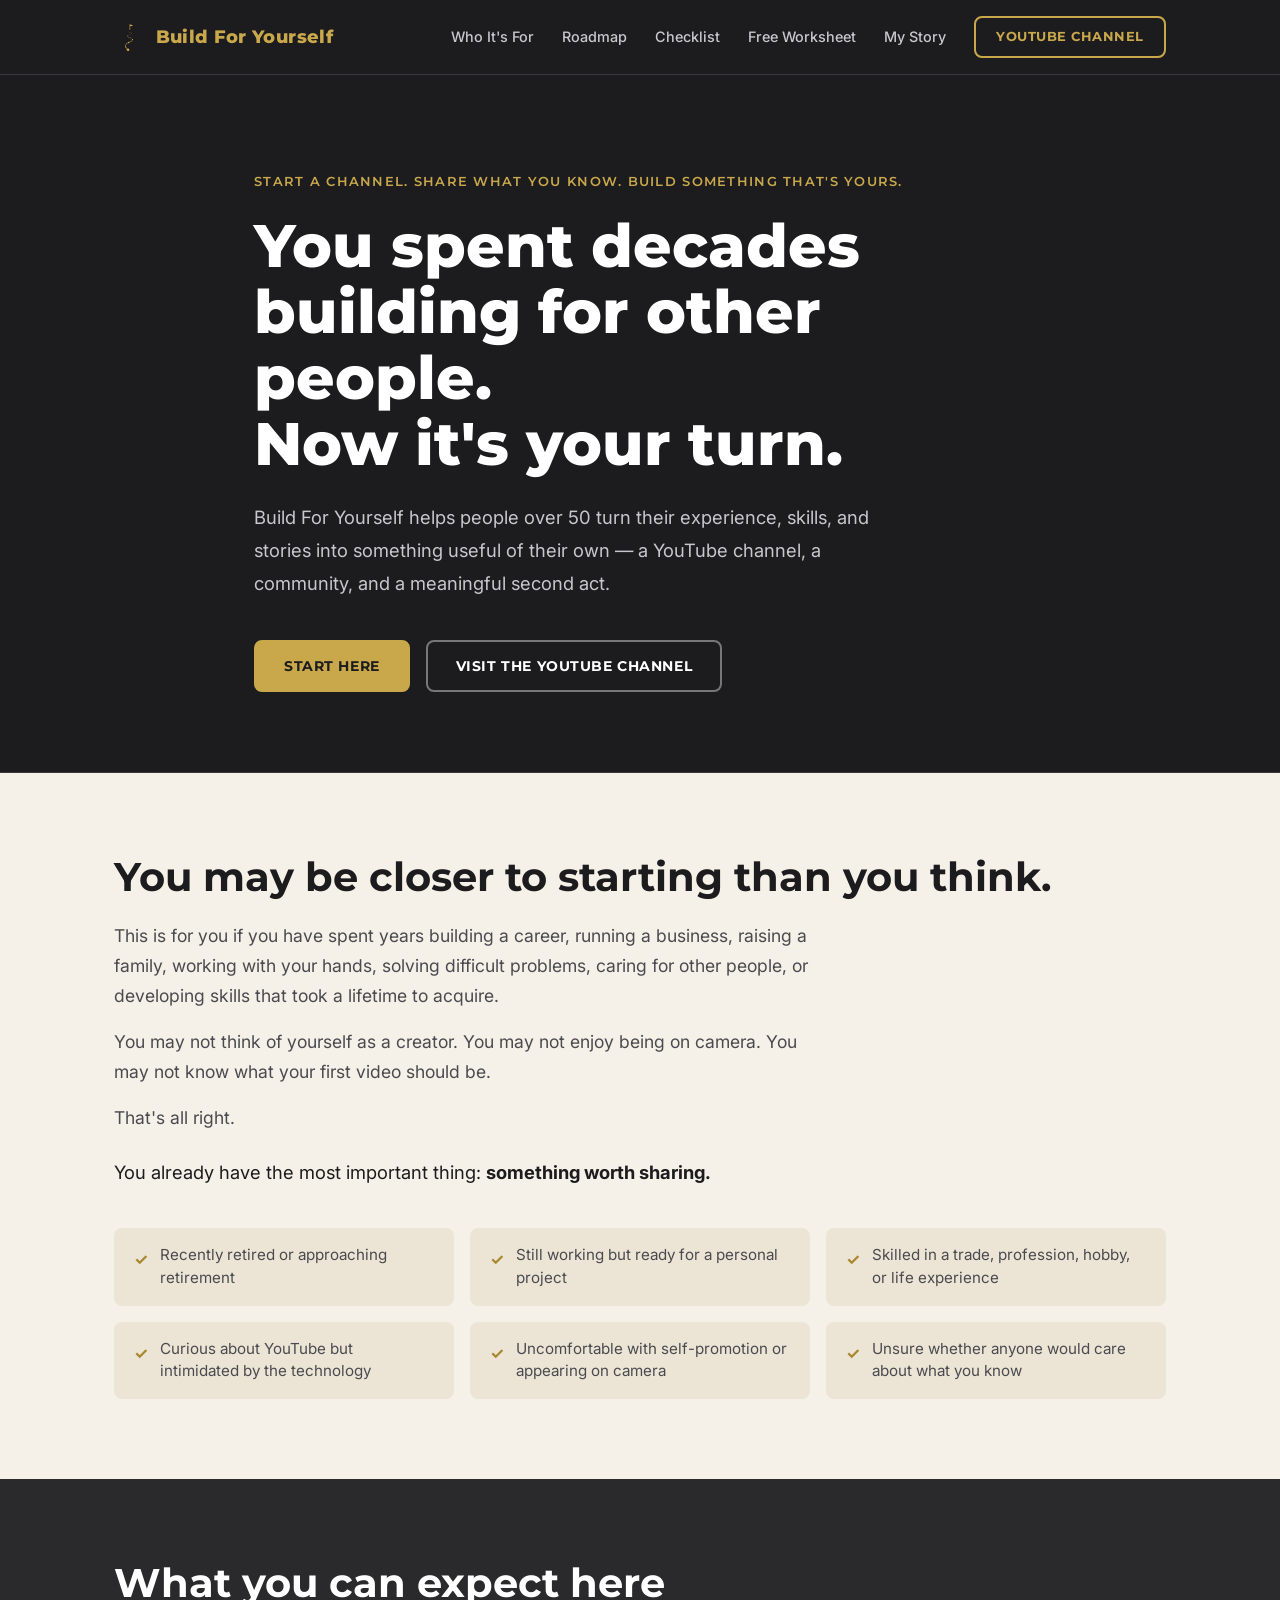
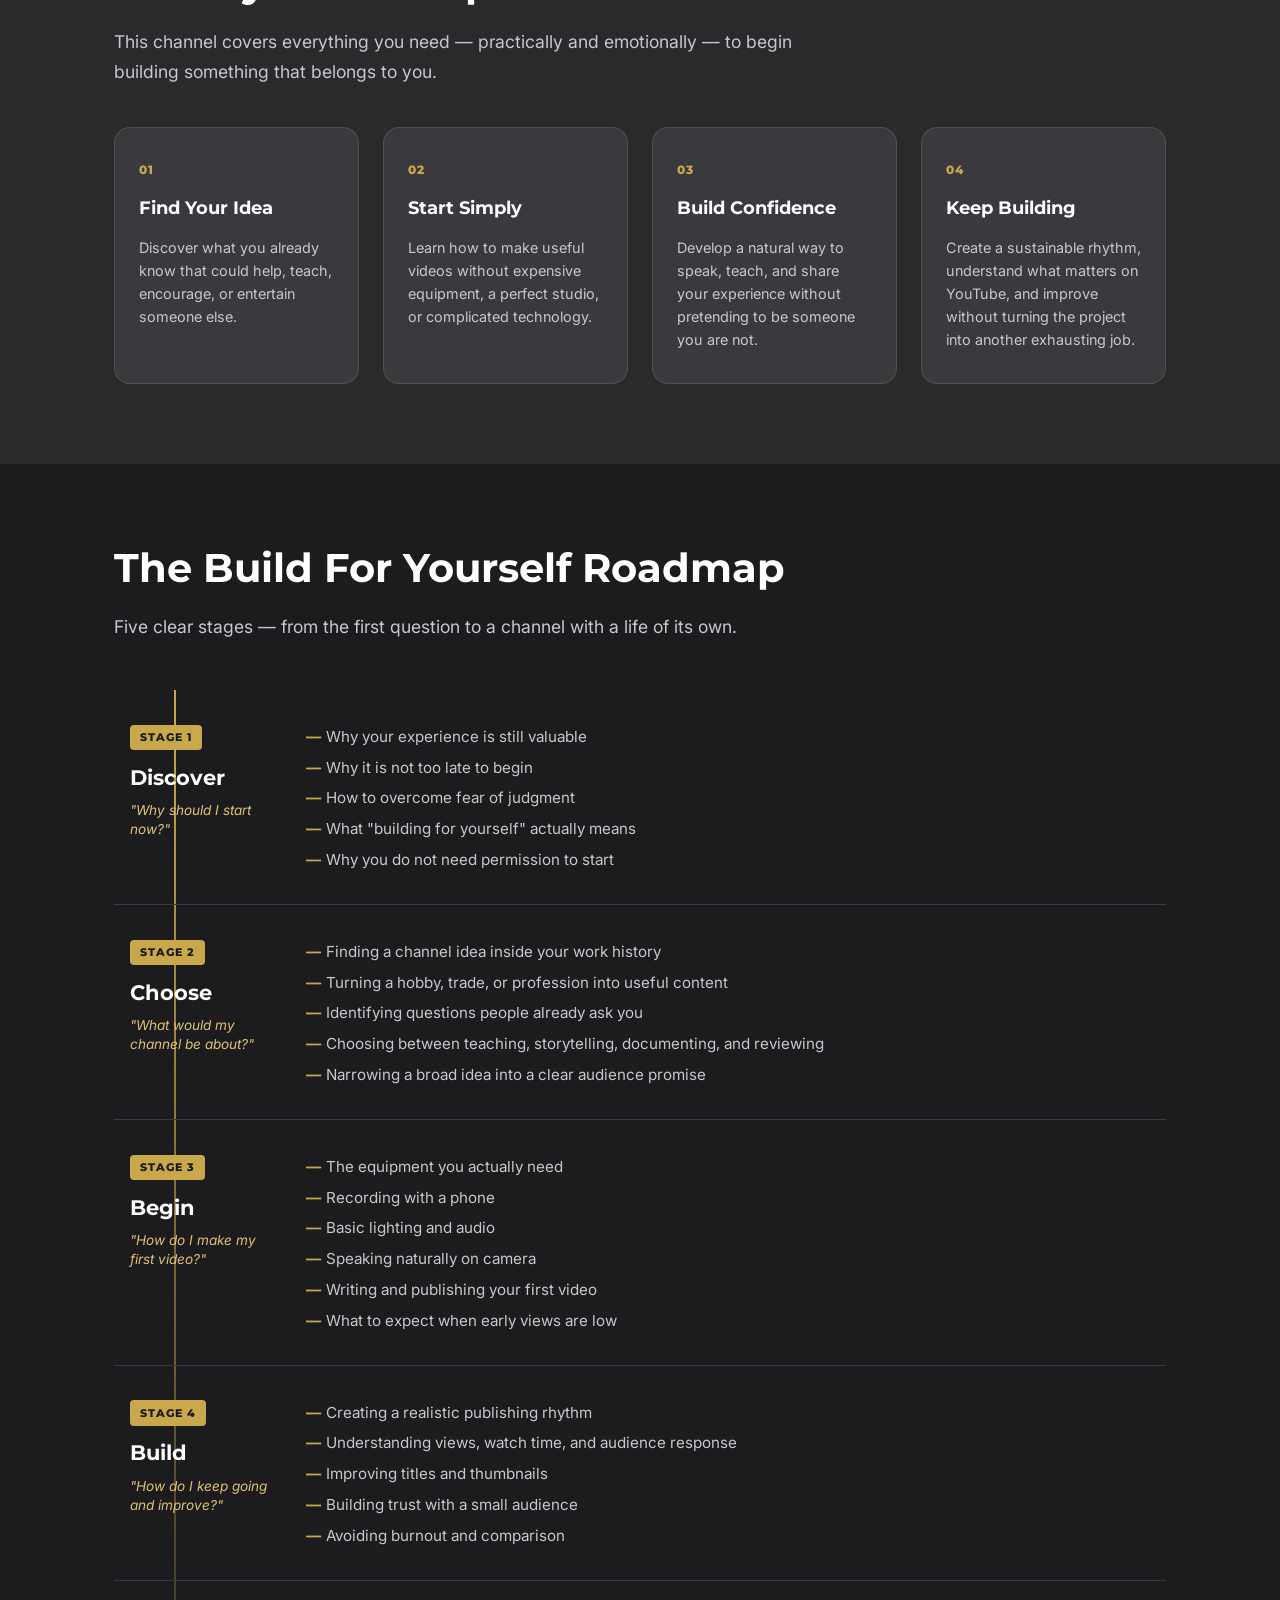
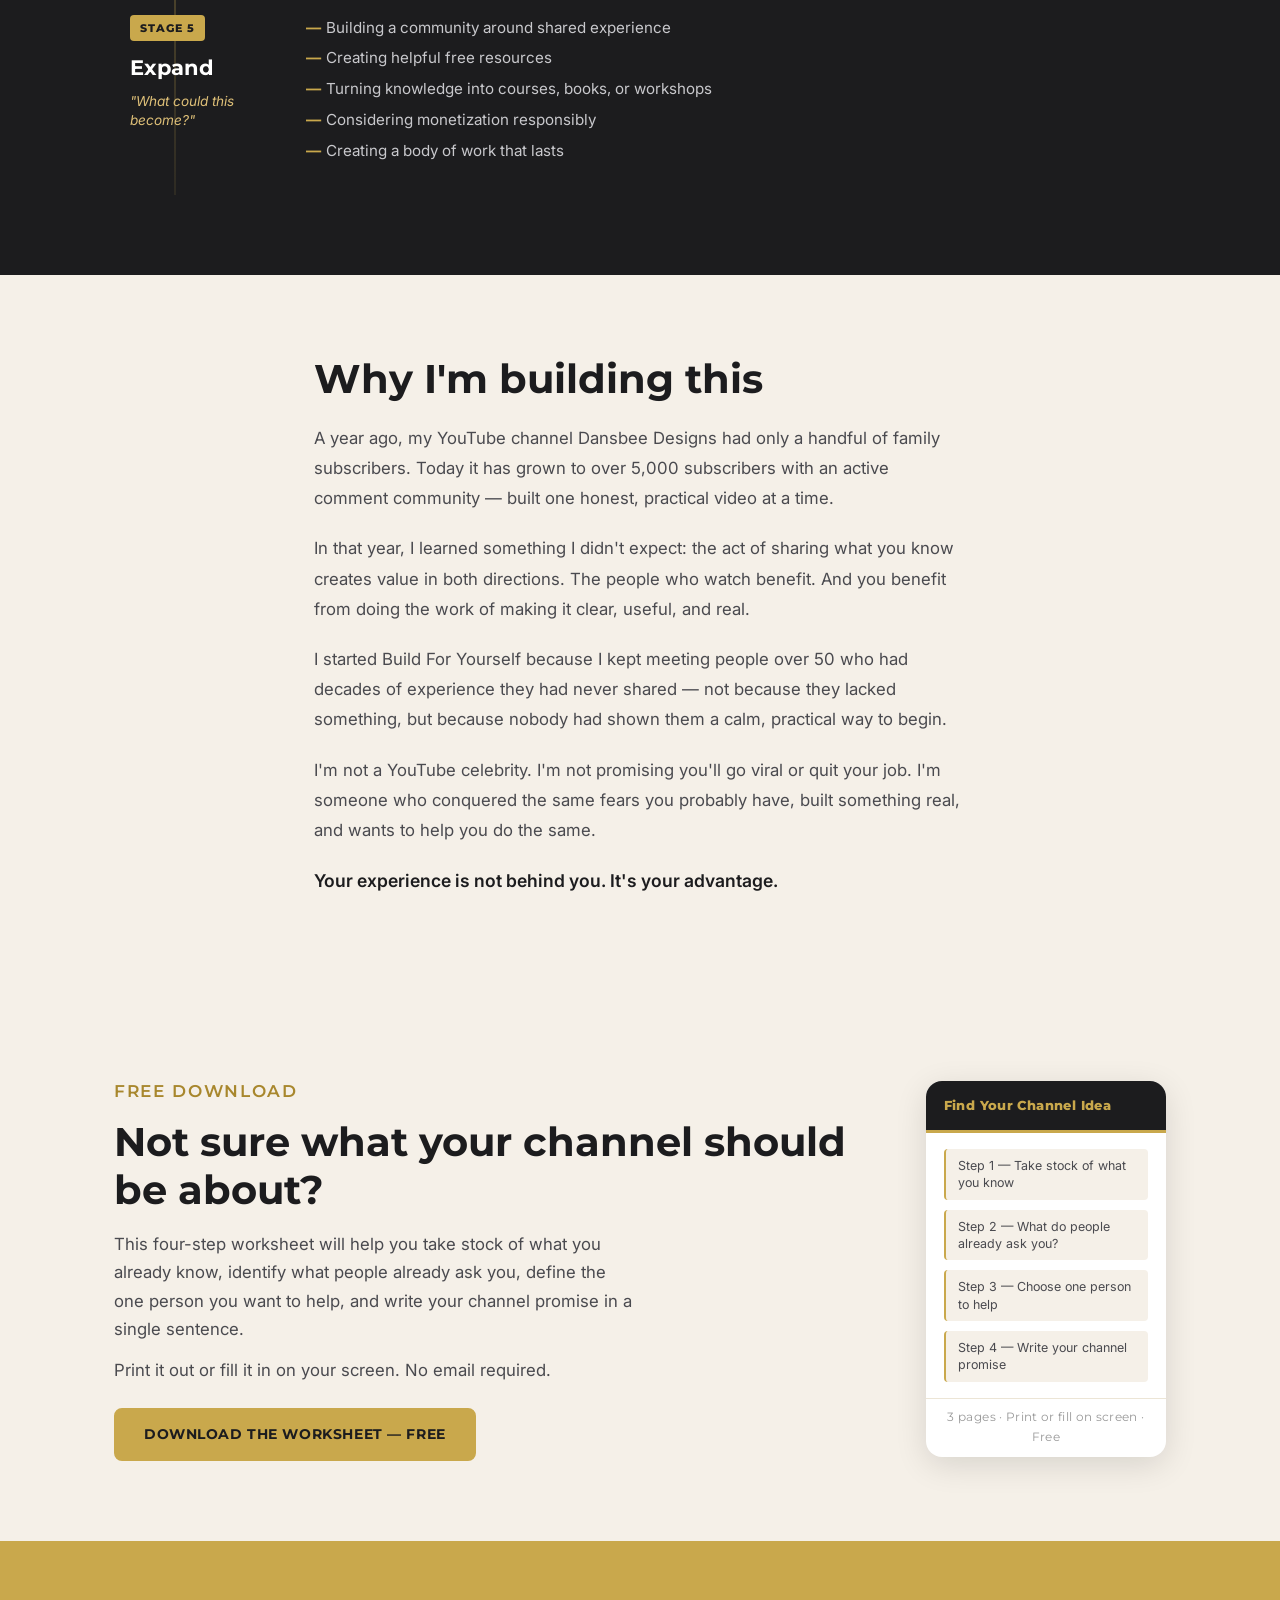
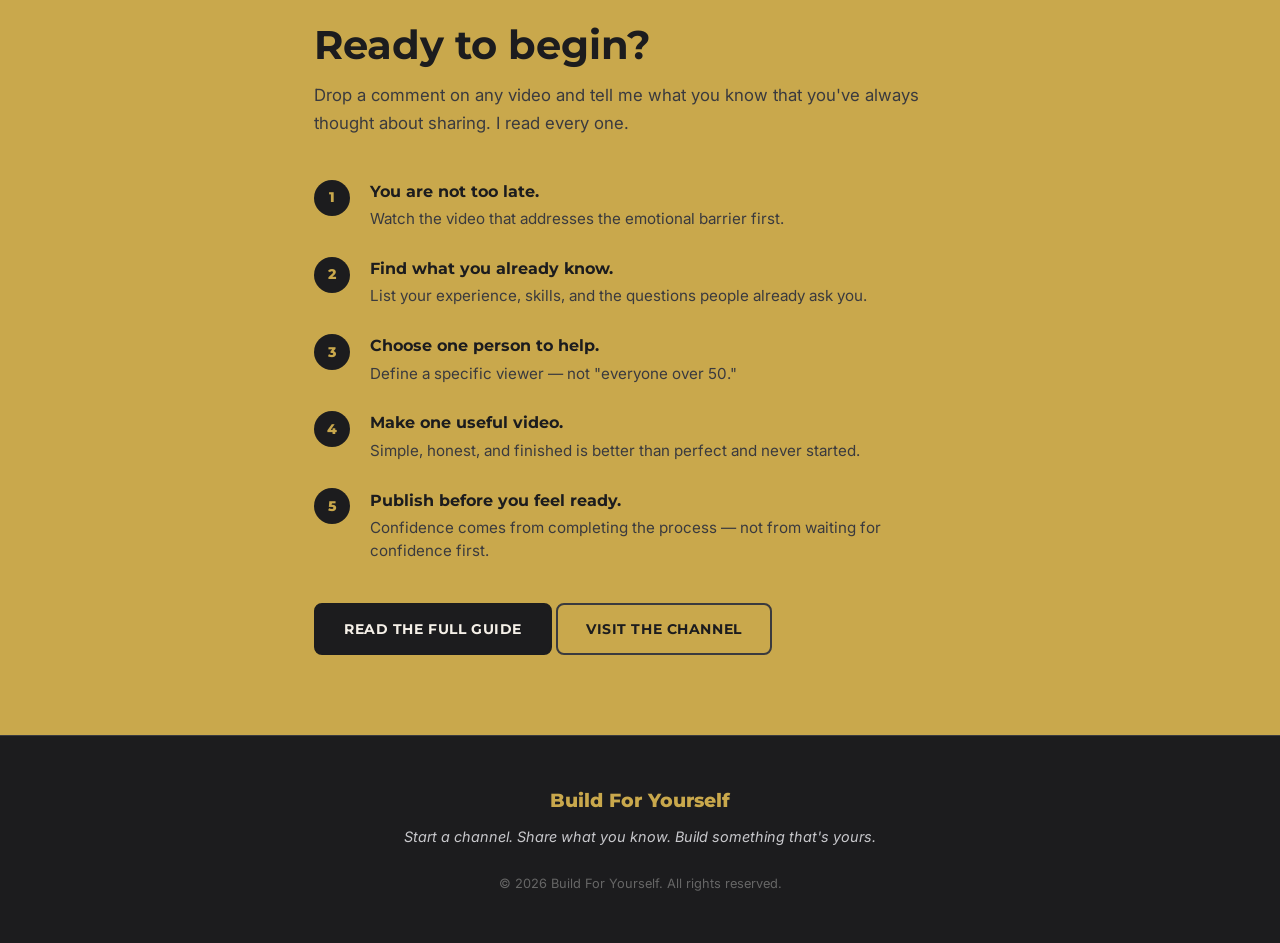
==== index.html @ 7f836fdf "added logos" ====
<!DOCTYPE html>
<html lang="en">
<head>
  <meta charset="UTF-8" />
  <meta name="viewport" content="width=device-width, initial-scale=1.0" />
  <title>Build For Yourself — Start a Channel. Share What You Know. Build Something That's Yours.</title>
  <meta name="description" content="Build For Yourself helps adults over 50 turn decades of experience into a useful YouTube channel. Calm, practical guidance — no hype, no gimmicks." />
  <link rel="preconnect" href="https://fonts.googleapis.com" />
  <link rel="preconnect" href="https://fonts.gstatic.com" crossorigin />
  <link href="https://fonts.googleapis.com/css2?family=Montserrat:wght@400;600;700;800&family=Inter:wght@400;500;600&display=swap" rel="stylesheet" />
  <link rel="stylesheet" href="style.css" />
  <link rel="icon" href="/favicon.svg" type="image/svg+xml" />
  <link rel="icon" href="/favicon.ico" sizes="any" />
  <link rel="apple-touch-icon" href="/apple-touch-icon.png" />
</head>
<body>

  <!-- ░░ NAV ░░ -->
  <header class="site-header">
    <nav class="nav container">
      <a href="/" class="nav-logo"><img src="/buildforyourselfnow-logo-only-web.svg" alt="Build For Yourself" class="nav-logo-img" /><span class="nav-logo-text">Build For Yourself</span></a>
      <ul class="nav-links">
        <li><a href="#who">Who It's For</a></li>
        <li><a href="#roadmap">Roadmap</a></li>
        <li><a href="/channel-checklist.html">Checklist</a></li>
        <li><a href="#worksheet">Free Worksheet</a></li>
        <li><a href="#about">My Story</a></li>
        <li><a href="https://youtube.com/@BuildForYourself" target="_blank" rel="noopener" class="btn btn-outline">YouTube Channel</a></li>
      </ul>
    </nav>
  </header>

  <!-- ░░ HERO ░░ -->
  <section class="hero">
    <div class="container hero-inner">
      <p class="eyebrow">Start a channel. Share what you know. Build something that's yours.</p>
      <h1>You spent decades building for other people.<br>Now it's your turn.</h1>
      <p class="hero-sub">Build For Yourself helps people over 50 turn their experience, skills, and stories into something useful of their own — a YouTube channel, a community, and a meaningful second act.</p>
      <div class="hero-ctas">
        <a href="/start-here.html" class="btn btn-primary">Start Here</a>
        <a href="https://youtube.com/@BuildForYourself" target="_blank" rel="noopener" class="btn btn-ghost">Visit the YouTube Channel</a>
      </div>
    </div>
  </section>

  <!-- ░░ WHO IT'S FOR ░░ -->
  <section class="section section-cream" id="who">
    <div class="container">
      <h2>You may be closer to starting than you think.</h2>
      <p class="section-intro">This is for you if you have spent years building a career, running a business, raising a family, working with your hands, solving difficult problems, caring for other people, or developing skills that took a lifetime to acquire.</p>
      <p class="section-intro">You may not think of yourself as a creator. You may not enjoy being on camera. You may not know what your first video should be.</p>
      <p class="section-intro">That's all right.</p>
      <p class="section-intro highlight-line">You already have the most important thing: <strong>something worth sharing.</strong></p>

      <div class="who-grid">
        <div class="who-card">
          <span class="who-icon">✓</span>
          <p>Recently retired or approaching retirement</p>
        </div>
        <div class="who-card">
          <span class="who-icon">✓</span>
          <p>Still working but ready for a personal project</p>
        </div>
        <div class="who-card">
          <span class="who-icon">✓</span>
          <p>Skilled in a trade, profession, hobby, or life experience</p>
        </div>
        <div class="who-card">
          <span class="who-icon">✓</span>
          <p>Curious about YouTube but intimidated by the technology</p>
        </div>
        <div class="who-card">
          <span class="who-icon">✓</span>
          <p>Uncomfortable with self-promotion or appearing on camera</p>
        </div>
        <div class="who-card">
          <span class="who-icon">✓</span>
          <p>Unsure whether anyone would care about what you know</p>
        </div>
      </div>
    </div>
  </section>

  <!-- ░░ WHAT TO EXPECT ░░ -->
  <section class="section section-dark" id="expect">
    <div class="container">
      <h2>What you can expect here</h2>
      <p class="section-intro light">This channel covers everything you need — practically and emotionally — to begin building something that belongs to you.</p>
      <div class="pillars-grid">
        <div class="pillar-card">
          <div class="pillar-number">01</div>
          <h3>Find Your Idea</h3>
          <p>Discover what you already know that could help, teach, encourage, or entertain someone else.</p>
        </div>
        <div class="pillar-card">
          <div class="pillar-number">02</div>
          <h3>Start Simply</h3>
          <p>Learn how to make useful videos without expensive equipment, a perfect studio, or complicated technology.</p>
        </div>
        <div class="pillar-card">
          <div class="pillar-number">03</div>
          <h3>Build Confidence</h3>
          <p>Develop a natural way to speak, teach, and share your experience without pretending to be someone you are not.</p>
        </div>
        <div class="pillar-card">
          <div class="pillar-number">04</div>
          <h3>Keep Building</h3>
          <p>Create a sustainable rhythm, understand what matters on YouTube, and improve without turning the project into another exhausting job.</p>
        </div>
      </div>
    </div>
  </section>

  <!-- ░░ ROADMAP ░░ -->
  <section class="section section-charcoal" id="roadmap">
    <div class="container">
      <h2>The Build For Yourself Roadmap</h2>
      <p class="section-intro light">Five clear stages — from the first question to a channel with a life of its own.</p>

      <div class="roadmap">

        <div class="roadmap-item">
          <div class="roadmap-stage">
            <div class="stage-badge">Stage 1</div>
            <h3>Discover</h3>
            <p class="stage-question">"Why should I start now?"</p>
          </div>
          <div class="roadmap-content">
            <ul>
              <li>Why your experience is still valuable</li>
              <li>Why it is not too late to begin</li>
              <li>How to overcome fear of judgment</li>
              <li>What "building for yourself" actually means</li>
              <li>Why you do not need permission to start</li>
            </ul>
          </div>
        </div>

        <div class="roadmap-item">
          <div class="roadmap-stage">
            <div class="stage-badge">Stage 2</div>
            <h3>Choose</h3>
            <p class="stage-question">"What would my channel be about?"</p>
          </div>
          <div class="roadmap-content">
            <ul>
              <li>Finding a channel idea inside your work history</li>
              <li>Turning a hobby, trade, or profession into useful content</li>
              <li>Identifying questions people already ask you</li>
              <li>Choosing between teaching, storytelling, documenting, and reviewing</li>
              <li>Narrowing a broad idea into a clear audience promise</li>
            </ul>
          </div>
        </div>

        <div class="roadmap-item">
          <div class="roadmap-stage">
            <div class="stage-badge">Stage 3</div>
            <h3>Begin</h3>
            <p class="stage-question">"How do I make my first video?"</p>
          </div>
          <div class="roadmap-content">
            <ul>
              <li>The equipment you actually need</li>
              <li>Recording with a phone</li>
              <li>Basic lighting and audio</li>
              <li>Speaking naturally on camera</li>
              <li>Writing and publishing your first video</li>
              <li>What to expect when early views are low</li>
            </ul>
          </div>
        </div>

        <div class="roadmap-item">
          <div class="roadmap-stage">
            <div class="stage-badge">Stage 4</div>
            <h3>Build</h3>
            <p class="stage-question">"How do I keep going and improve?"</p>
          </div>
          <div class="roadmap-content">
            <ul>
              <li>Creating a realistic publishing rhythm</li>
              <li>Understanding views, watch time, and audience response</li>
              <li>Improving titles and thumbnails</li>
              <li>Building trust with a small audience</li>
              <li>Avoiding burnout and comparison</li>
            </ul>
          </div>
        </div>

        <div class="roadmap-item">
          <div class="roadmap-stage">
            <div class="stage-badge">Stage 5</div>
            <h3>Expand</h3>
            <p class="stage-question">"What could this become?"</p>
          </div>
          <div class="roadmap-content">
            <ul>
              <li>Building a community around shared experience</li>
              <li>Creating helpful free resources</li>
              <li>Turning knowledge into courses, books, or workshops</li>
              <li>Considering monetization responsibly</li>
              <li>Creating a body of work that lasts</li>
            </ul>
          </div>
        </div>

      </div>
    </div>
  </section>

  <!-- ░░ ABOUT ░░ -->
  <section class="section section-cream" id="about">
    <div class="container about-inner">
      <div class="about-text">
        <h2>Why I'm building this</h2>
        <p>A year ago, my YouTube channel Dansbee Designs had only a handful of family subscribers. Today it has grown to over 5,000 subscribers with an active comment community — built one honest, practical video at a time.</p>
        <p>In that year, I learned something I didn't expect: the act of sharing what you know creates value in both directions. The people who watch benefit. And you benefit from doing the work of making it clear, useful, and real.</p>
        <p>I started Build For Yourself because I kept meeting people over 50 who had decades of experience they had never shared — not because they lacked something, but because nobody had shown them a calm, practical way to begin.</p>
        <p>I'm not a YouTube celebrity. I'm not promising you'll go viral or quit your job. I'm someone who conquered the same fears you probably have, built something real, and wants to help you do the same.</p>
        <p>Your experience is not behind you. It's your advantage.</p>
      </div>
    </div>
  </section>

  <!-- ░░ FREE WORKSHEET ░░ -->
  <section class="section section-cream" id="worksheet">
    <div class="container worksheet-inner">
      <div class="worksheet-text">
        <p class="eyebrow" style="color: var(--gold-dark);">Free Download</p>
        <h2>Not sure what your channel should be about?</h2>
        <p>This four-step worksheet will help you take stock of what you already know, identify what people already ask you, define the one person you want to help, and write your channel promise in a single sentence.</p>
        <p>Print it out or fill it in on your screen. No email required.</p>
        <a href="/find-your-channel-idea.pdf" download class="btn btn-primary" style="margin-top: 0.75rem;">
          Download the Worksheet — Free
        </a>
      </div>
      <div class="worksheet-preview">
        <div class="worksheet-card">
          <div class="worksheet-card-header">Find Your Channel Idea</div>
          <div class="worksheet-card-body">
            <div class="ws-step">Step 1 — Take stock of what you know</div>
            <div class="ws-step">Step 2 — What do people already ask you?</div>
            <div class="ws-step">Step 3 — Choose one person to help</div>
            <div class="ws-step">Step 4 — Write your channel promise</div>
          </div>
          <div class="worksheet-card-footer">3 pages · Print or fill on screen · Free</div>
        </div>
      </div>
    </div>
  </section>

  <!-- ░░ START HERE ░░ -->
  <section class="section section-gold" id="start-here">
    <div class="container start-inner">
      <h2>Ready to begin?</h2>
      <p>Drop a comment on any video and tell me what you know that you've always thought about sharing. I read every one.</p>
      <div class="start-steps">
        <div class="start-step">
          <div class="step-num">1</div>
          <div>
            <strong>You are not too late.</strong>
            <p>Watch the video that addresses the emotional barrier first.</p>
          </div>
        </div>
        <div class="start-step">
          <div class="step-num">2</div>
          <div>
            <strong>Find what you already know.</strong>
            <p>List your experience, skills, and the questions people already ask you.</p>
          </div>
        </div>
        <div class="start-step">
          <div class="step-num">3</div>
          <div>
            <strong>Choose one person to help.</strong>
            <p>Define a specific viewer — not "everyone over 50."</p>
          </div>
        </div>
        <div class="start-step">
          <div class="step-num">4</div>
          <div>
            <strong>Make one useful video.</strong>
            <p>Simple, honest, and finished is better than perfect and never started.</p>
          </div>
        </div>
        <div class="start-step">
          <div class="step-num">5</div>
          <div>
            <strong>Publish before you feel ready.</strong>
            <p>Confidence comes from completing the process — not from waiting for confidence first.</p>
          </div>
        </div>
      </div>
      <div class="start-ctas">
        <a href="/start-here.html" class="btn btn-dark">Read the Full Guide</a>
        <a href="https://youtube.com/@BuildForYourself" target="_blank" rel="noopener" class="btn btn-ghost" style="border-color: var(--charcoal-80); color: var(--charcoal);">Visit the Channel</a>
      </div>
    </div>
  </section>

  <!-- ░░ FOOTER ░░ -->
  <footer class="site-footer">
    <div class="container footer-inner">
      <p class="footer-logo">Build For Yourself</p>
      <p class="footer-tagline">Start a channel. Share what you know. Build something that's yours.</p>
      <p class="footer-copy">&copy; <span id="year"></span> Build For Yourself. All rights reserved.</p>
    </div>
  </footer>

  <script>
    // Auto year
    document.getElementById('year').textContent = new Date().getFullYear();

    // Smooth scroll for anchor links
    document.querySelectorAll('a[href^="#"]').forEach(a => {
      a.addEventListener('click', e => {
        const target = document.querySelector(a.getAttribute('href'));
        if (target) {
          e.preventDefault();
          target.scrollIntoView({ behavior: 'smooth', block: 'start' });
        }
      });
    });

    // Sticky nav shadow on scroll
    const header = document.querySelector('.site-header');
    window.addEventListener('scroll', () => {
      header.classList.toggle('scrolled', window.scrollY > 10);
    });
  </script>

</body>
</html>
---- style.css ----
/* ============================================================
   BUILD FOR YOURSELF — Main Stylesheet
   Colors: Charcoal #1C1C1E | Gold #C9A84C | Cream #F5F0E8
   Fonts: Montserrat (headings) | Inter (body)
   ============================================================ */

/* ---------- RESET & BASE ---------- */
*, *::before, *::after {
  box-sizing: border-box;
  margin: 0;
  padding: 0;
}

:root {
  --charcoal:    #1C1C1E;
  --charcoal-90: #2a2a2d;
  --charcoal-80: #3a3a3e;
  --gold:        #C9A84C;
  --gold-light:  #dfc078;
  --gold-dark:   #a8872d;
  --cream:       #F5F0E8;
  --cream-dark:  #ece5d6;
  --white:       #ffffff;
  --text-dark:   #1C1C1E;
  --text-mid:    #4a4a4f;
  --text-light:  #c8c8cc;

  --font-head: 'Montserrat', sans-serif;
  --font-body: 'Inter', sans-serif;

  --max-w: 1100px;
  --radius: 8px;
  --radius-lg: 16px;
  --transition: 0.2s ease;
}

html {
  scroll-behavior: smooth;
}

body {
  font-family: var(--font-body);
  font-size: 1rem;
  line-height: 1.7;
  color: var(--text-dark);
  background: var(--charcoal);
}

img { max-width: 100%; display: block; }

a {
  color: inherit;
  text-decoration: none;
}

ul {
  list-style: none;
}

/* ---------- UTILITIES ---------- */
.container {
  max-width: var(--max-w);
  margin: 0 auto;
  padding: 0 1.5rem;
}

.section {
  padding: 5rem 0;
}

.section-dark    { background: var(--charcoal-90); color: var(--white); }
.section-charcoal{ background: var(--charcoal);    color: var(--white); }
.section-cream   { background: var(--cream);        color: var(--text-dark); }
.section-gold    { background: var(--gold);          color: var(--charcoal); }

h2 {
  font-family: var(--font-head);
  font-size: clamp(1.75rem, 4vw, 2.5rem);
  font-weight: 700;
  line-height: 1.2;
  margin-bottom: 1.25rem;
}

h3 {
  font-family: var(--font-head);
  font-size: 1.15rem;
  font-weight: 700;
  margin-bottom: 0.5rem;
}

.section-intro {
  font-size: 1.1rem;
  max-width: 700px;
  margin-bottom: 1rem;
  color: var(--text-mid);
}

.section-intro.light {
  color: var(--text-light);
}

.highlight-line {
  color: var(--text-dark);
  font-size: 1.15rem;
  margin-top: 1.5rem;
}

/* ---------- BUTTONS ---------- */
.btn {
  display: inline-block;
  font-family: var(--font-head);
  font-size: 0.9rem;
  font-weight: 700;
  letter-spacing: 0.04em;
  padding: 0.75rem 1.75rem;
  border-radius: var(--radius);
  transition: background var(--transition), color var(--transition), border-color var(--transition);
  cursor: pointer;
  text-transform: uppercase;
}

.btn-primary {
  background: var(--gold);
  color: var(--charcoal);
  border: 2px solid var(--gold);
}
.btn-primary:hover {
  background: var(--gold-light);
  border-color: var(--gold-light);
}

.btn-ghost {
  background: transparent;
  color: var(--white);
  border: 2px solid rgba(255,255,255,0.4);
}
.btn-ghost:hover {
  border-color: var(--white);
}

.btn-outline {
  background: transparent;
  color: var(--gold);
  border: 2px solid var(--gold);
  font-size: 0.8rem;
  padding: 0.5rem 1.25rem;
}
.btn-outline:hover {
  background: var(--gold);
  color: var(--charcoal);
}

.btn-dark {
  background: var(--charcoal);
  color: var(--cream);
  border: 2px solid var(--charcoal);
}
.btn-dark:hover {
  background: var(--charcoal-80);
  border-color: var(--charcoal-80);
}

/* ---------- NAV ---------- */
.site-header {
  position: sticky;
  top: 0;
  z-index: 100;
  background: var(--charcoal);
  border-bottom: 1px solid var(--charcoal-80);
  transition: box-shadow var(--transition);
}

.site-header.scrolled {
  box-shadow: 0 2px 20px rgba(0,0,0,0.4);
}

.nav {
  display: flex;
  align-items: center;
  justify-content: space-between;
  padding-top: 1rem;
  padding-bottom: 1rem;
  gap: 1rem;
}

.nav-logo {
  display: flex;
  align-items: center;
  gap: 0.6rem;
  white-space: nowrap;
  text-decoration: none;
}

.nav-logo-img {
  height: 32px;
  width: 32px;
  object-fit: contain;
  flex-shrink: 0;
}

.nav-logo-text {
  font-family: var(--font-head);
  font-weight: 800;
  font-size: 1.1rem;
  color: var(--gold);
  letter-spacing: 0.02em;
}

.nav-links {
  display: flex;
  align-items: center;
  gap: 1.75rem;
  flex-wrap: wrap;
}

.nav-links a:not(.btn) {
  color: var(--text-light);
  font-size: 0.9rem;
  font-weight: 500;
  transition: color var(--transition);
}

.nav-links a:not(.btn):hover {
  color: var(--gold);
}

/* ---------- HERO ---------- */
.hero {
  background: var(--charcoal);
  padding: 6rem 0 5rem;
  border-bottom: 1px solid var(--charcoal-80);
}

.hero-inner {
  max-width: 820px;
}

.eyebrow {
  font-family: var(--font-head);
  font-size: 0.8rem;
  font-weight: 600;
  letter-spacing: 0.1em;
  text-transform: uppercase;
  color: var(--gold);
  margin-bottom: 1.25rem;
}

.hero h1 {
  font-family: var(--font-head);
  font-size: clamp(2.25rem, 5.5vw, 3.75rem);
  font-weight: 800;
  line-height: 1.1;
  color: var(--white);
  margin-bottom: 1.5rem;
}

.hero-sub {
  font-size: 1.15rem;
  color: var(--text-light);
  max-width: 640px;
  margin-bottom: 2.5rem;
  line-height: 1.8;
}

.hero-ctas {
  display: flex;
  gap: 1rem;
  flex-wrap: wrap;
}

/* ---------- WHO GRID ---------- */
.who-grid {
  display: grid;
  grid-template-columns: repeat(auto-fill, minmax(280px, 1fr));
  gap: 1rem;
  margin-top: 2.5rem;
}

.who-card {
  display: flex;
  align-items: flex-start;
  gap: 0.75rem;
  background: var(--cream-dark);
  border-radius: var(--radius);
  padding: 1rem 1.25rem;
}

.who-icon {
  font-size: 1rem;
  font-weight: 700;
  color: var(--gold-dark);
  flex-shrink: 0;
  margin-top: 0.15rem;
}

.who-card p {
  font-size: 0.95rem;
  color: var(--text-mid);
  line-height: 1.5;
}

/* ---------- PILLARS GRID ---------- */
.pillars-grid {
  display: grid;
  grid-template-columns: repeat(auto-fill, minmax(230px, 1fr));
  gap: 1.5rem;
  margin-top: 2.5rem;
}

.pillar-card {
  background: var(--charcoal-80);
  border-radius: var(--radius-lg);
  padding: 2rem 1.5rem;
  border: 1px solid rgba(201, 168, 76, 0.2);
  transition: border-color var(--transition);
}

.pillar-card:hover {
  border-color: var(--gold);
}

.pillar-number {
  font-family: var(--font-head);
  font-size: 0.75rem;
  font-weight: 800;
  letter-spacing: 0.1em;
  color: var(--gold);
  margin-bottom: 0.75rem;
}

.pillar-card h3 {
  color: var(--white);
  margin-bottom: 0.75rem;
}

.pillar-card p {
  font-size: 0.9rem;
  color: var(--text-light);
  line-height: 1.6;
}

/* ---------- ROADMAP ---------- */
.roadmap {
  display: flex;
  flex-direction: column;
  gap: 0;
  margin-top: 3rem;
  position: relative;
}

.roadmap::before {
  content: '';
  position: absolute;
  left: 60px;
  top: 0;
  bottom: 0;
  width: 2px;
  background: linear-gradient(to bottom, var(--gold) 0%, rgba(201,168,76,0.1) 100%);
}

.roadmap-item {
  display: grid;
  grid-template-columns: 160px 1fr;
  gap: 2rem;
  padding: 2rem 0;
  border-bottom: 1px solid var(--charcoal-80);
  position: relative;
}

.roadmap-item:last-child {
  border-bottom: none;
}

.roadmap-stage {
  position: relative;
  padding-left: 1rem;
}

.stage-badge {
  display: inline-block;
  font-family: var(--font-head);
  font-size: 0.7rem;
  font-weight: 800;
  letter-spacing: 0.1em;
  text-transform: uppercase;
  color: var(--charcoal);
  background: var(--gold);
  border-radius: 4px;
  padding: 0.2rem 0.6rem;
  margin-bottom: 0.6rem;
}

.roadmap-stage h3 {
  color: var(--white);
  font-size: 1.3rem;
  margin-bottom: 0.4rem;
}

.stage-question {
  font-size: 0.85rem;
  color: var(--gold-light);
  font-style: italic;
  line-height: 1.4;
}

.roadmap-content ul {
  display: flex;
  flex-direction: column;
  gap: 0.5rem;
  padding-top: 0.25rem;
}

.roadmap-content li {
  font-size: 0.95rem;
  color: var(--text-light);
  padding-left: 1.25rem;
  position: relative;
  line-height: 1.5;
}

.roadmap-content li::before {
  content: '—';
  position: absolute;
  left: 0;
  color: var(--gold);
  font-weight: 700;
}

/* ---------- ABOUT ---------- */
.about-inner {
  max-width: 700px;
}

.about-text p {
  color: var(--text-mid);
  margin-bottom: 1.25rem;
  font-size: 1.05rem;
  line-height: 1.8;
}

.about-text p:last-child {
  font-weight: 600;
  color: var(--text-dark);
  font-size: 1.1rem;
}

/* ---------- START HERE ---------- */
.start-inner {
  max-width: 700px;
}

.start-inner h2 {
  color: var(--charcoal);
  margin-bottom: 0.75rem;
}

.start-inner > p {
  font-size: 1.05rem;
  color: var(--charcoal-80);
  margin-bottom: 2.5rem;
  line-height: 1.7;
}

.start-steps {
  display: flex;
  flex-direction: column;
  gap: 1.5rem;
  margin-bottom: 2.5rem;
}

.start-step {
  display: flex;
  align-items: flex-start;
  gap: 1.25rem;
}

.step-num {
  flex-shrink: 0;
  width: 2.25rem;
  height: 2.25rem;
  background: var(--charcoal);
  color: var(--gold);
  border-radius: 50%;
  display: flex;
  align-items: center;
  justify-content: center;
  font-family: var(--font-head);
  font-weight: 800;
  font-size: 0.9rem;
  margin-top: 0.1rem;
}

.start-step strong {
  display: block;
  font-family: var(--font-head);
  font-size: 1rem;
  font-weight: 700;
  color: var(--charcoal);
  margin-bottom: 0.2rem;
}

.start-step p {
  font-size: 0.95rem;
  color: var(--charcoal-80);
  line-height: 1.5;
}

/* ---------- FOOTER ---------- */
.site-footer {
  background: var(--charcoal);
  border-top: 1px solid var(--charcoal-80);
  padding: 3rem 0;
}

.footer-inner {
  text-align: center;
}

.footer-logo {
  font-family: var(--font-head);
  font-size: 1.2rem;
  font-weight: 800;
  color: var(--gold);
  margin-bottom: 0.5rem;
}

.footer-tagline {
  font-size: 0.9rem;
  color: var(--text-light);
  margin-bottom: 1.5rem;
  font-style: italic;
}

.footer-copy {
  font-size: 0.8rem;
  color: var(--charcoal-80);
  color: #666;
}

/* ---------- WORKSHEET SECTION ---------- */
.worksheet-inner {
  display: grid;
  grid-template-columns: 1fr auto;
  gap: 3rem;
  align-items: center;
}

.worksheet-text h2 {
  margin-bottom: 1rem;
}

.worksheet-text p {
  color: var(--text-mid);
  font-size: 1.05rem;
  max-width: 520px;
  margin-bottom: 0.75rem;
  line-height: 1.7;
}

.worksheet-card {
  background: var(--white);
  border-radius: var(--radius-lg);
  box-shadow: 0 8px 32px rgba(0,0,0,0.12);
  width: 240px;
  overflow: hidden;
  flex-shrink: 0;
}

.worksheet-card-header {
  background: var(--charcoal);
  color: var(--gold);
  font-family: var(--font-head);
  font-size: 0.8rem;
  font-weight: 800;
  letter-spacing: 0.03em;
  padding: 0.85rem 1.1rem;
  border-bottom: 3px solid var(--gold);
}

.worksheet-card-body {
  padding: 1rem 1.1rem;
  display: flex;
  flex-direction: column;
  gap: 0.6rem;
}

.ws-step {
  font-size: 0.78rem;
  color: var(--text-mid);
  padding: 0.5rem 0.75rem;
  background: var(--cream);
  border-radius: 4px;
  border-left: 2px solid var(--gold);
  line-height: 1.4;
}

.worksheet-card-footer {
  padding: 0.6rem 1.1rem;
  font-size: 0.72rem;
  color: #999;
  border-top: 1px solid var(--cream-dark);
  text-align: center;
  font-family: var(--font-head);
  letter-spacing: 0.03em;
}

/* ---------- RESPONSIVE ---------- */
@media (max-width: 768px) {
  .nav-links {
    gap: 1rem;
  }

  .nav-links a:not(.btn) {
    display: none;
  }

  .worksheet-inner {
    grid-template-columns: 1fr;
  }

  .worksheet-preview {
    display: none;
  }

  .roadmap::before {
    display: none;
  }

  .roadmap-item {
    grid-template-columns: 1fr;
    gap: 1rem;
    padding: 1.75rem 0;
  }

  .roadmap-stage {
    padding-left: 0;
  }

  .hero {
    padding: 4rem 0 3.5rem;
  }

  .section {
    padding: 3.5rem 0;
  }
}

@media (max-width: 480px) {
  .hero h1 {
    font-size: 2rem;
  }

  .pillars-grid {
    grid-template-columns: 1fr;
  }

  .who-grid {
    grid-template-columns: 1fr;
  }
}
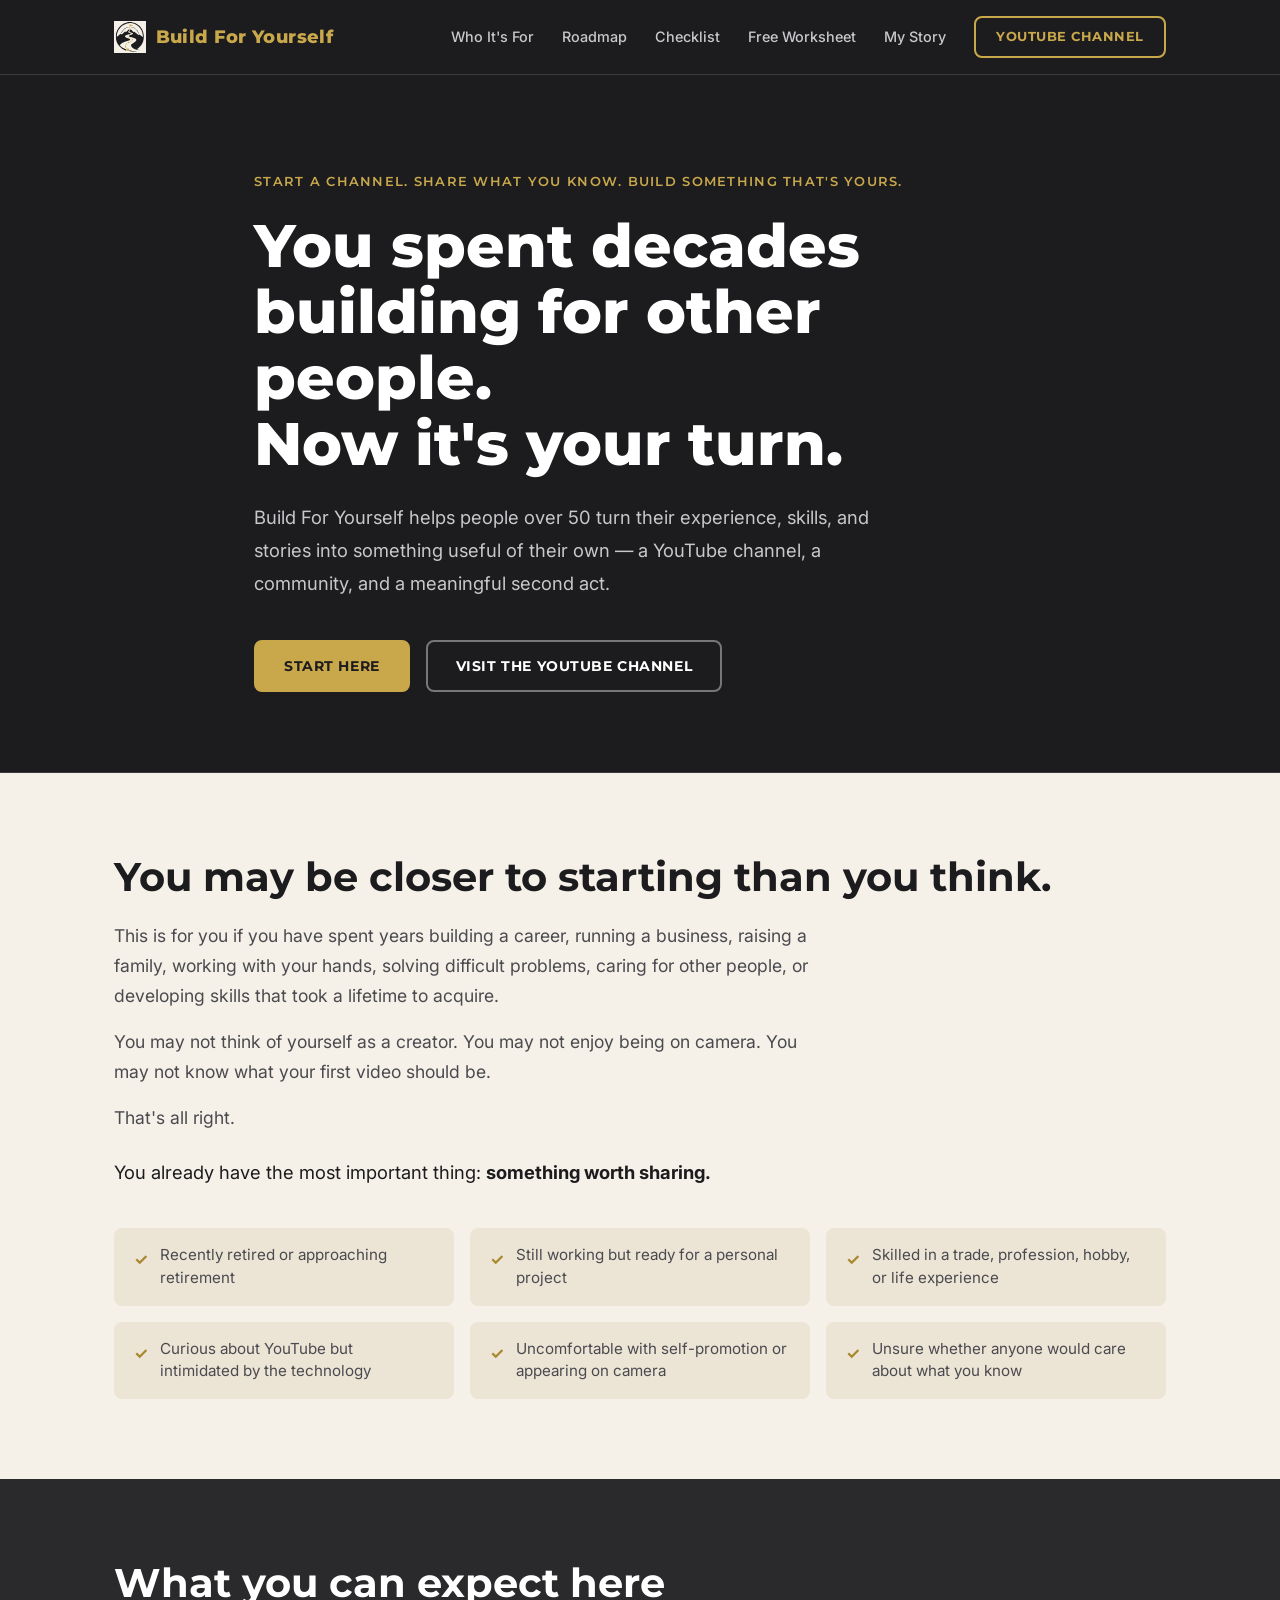
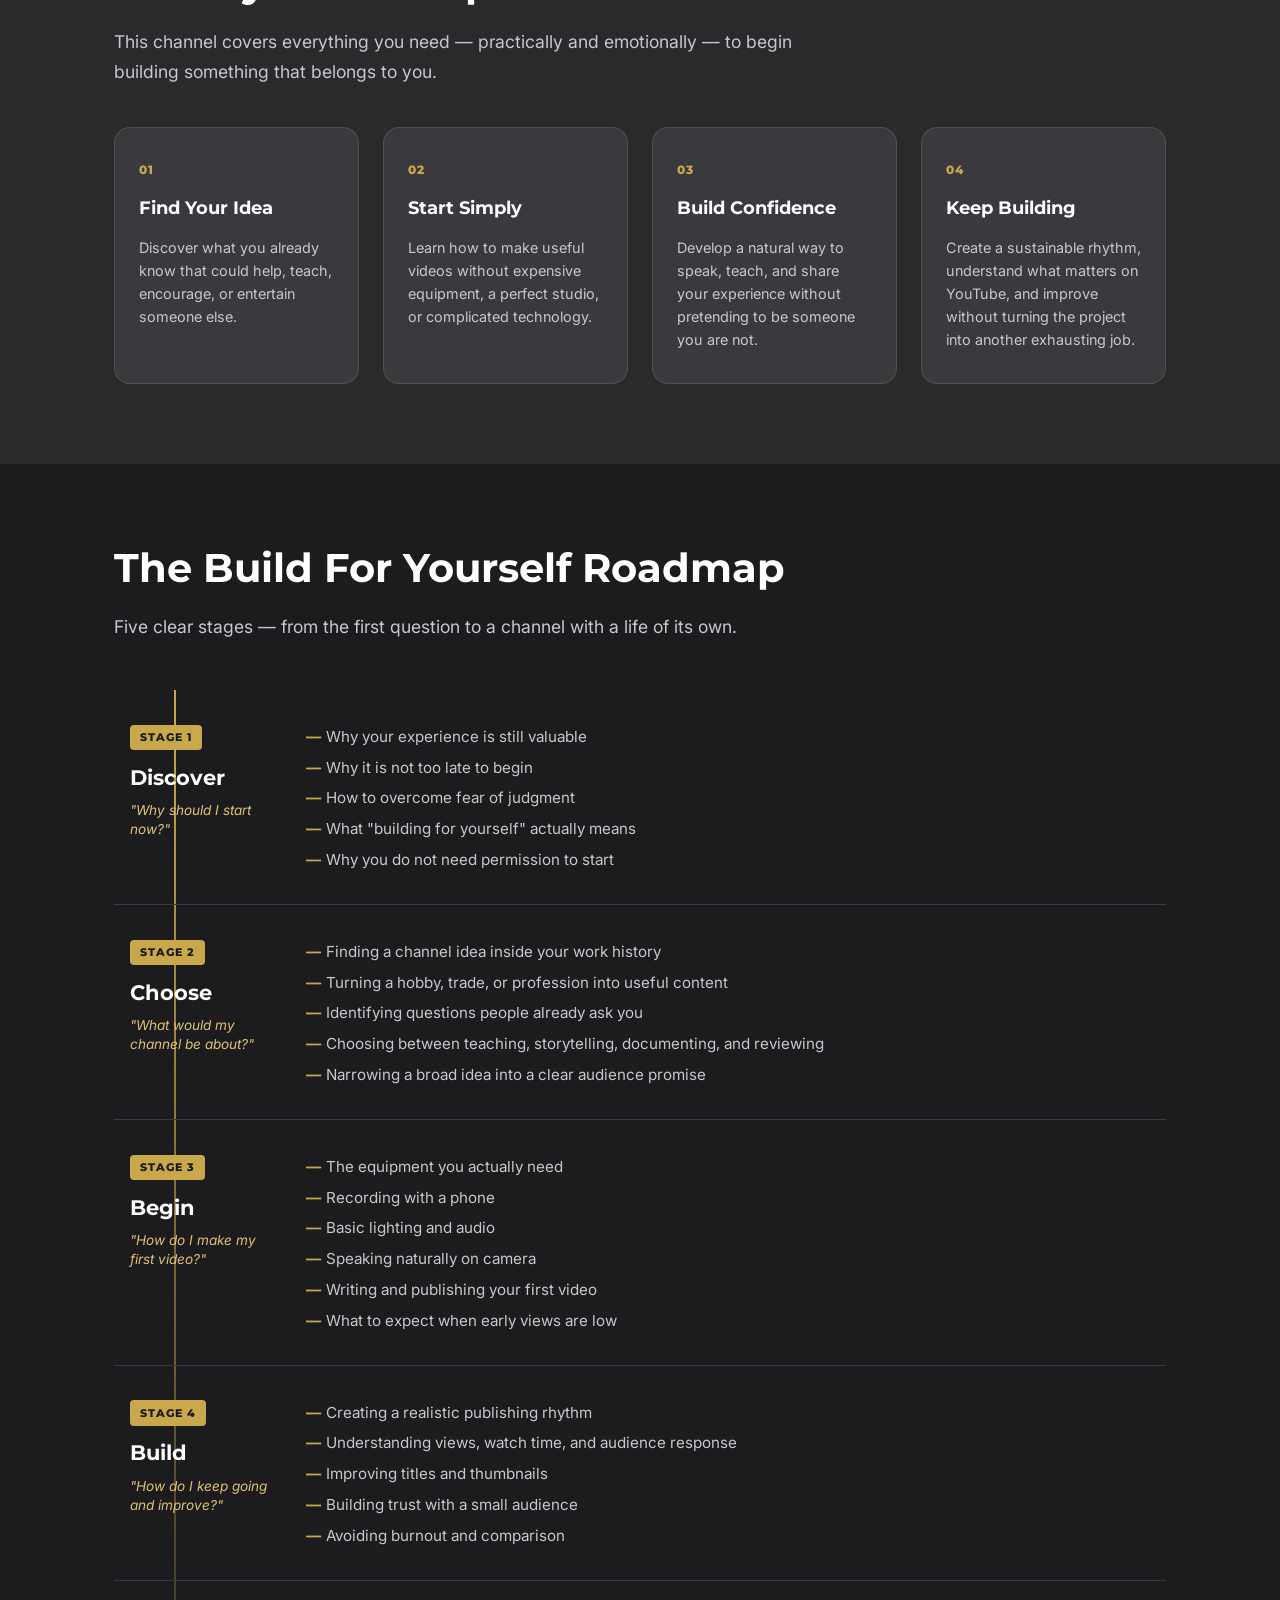
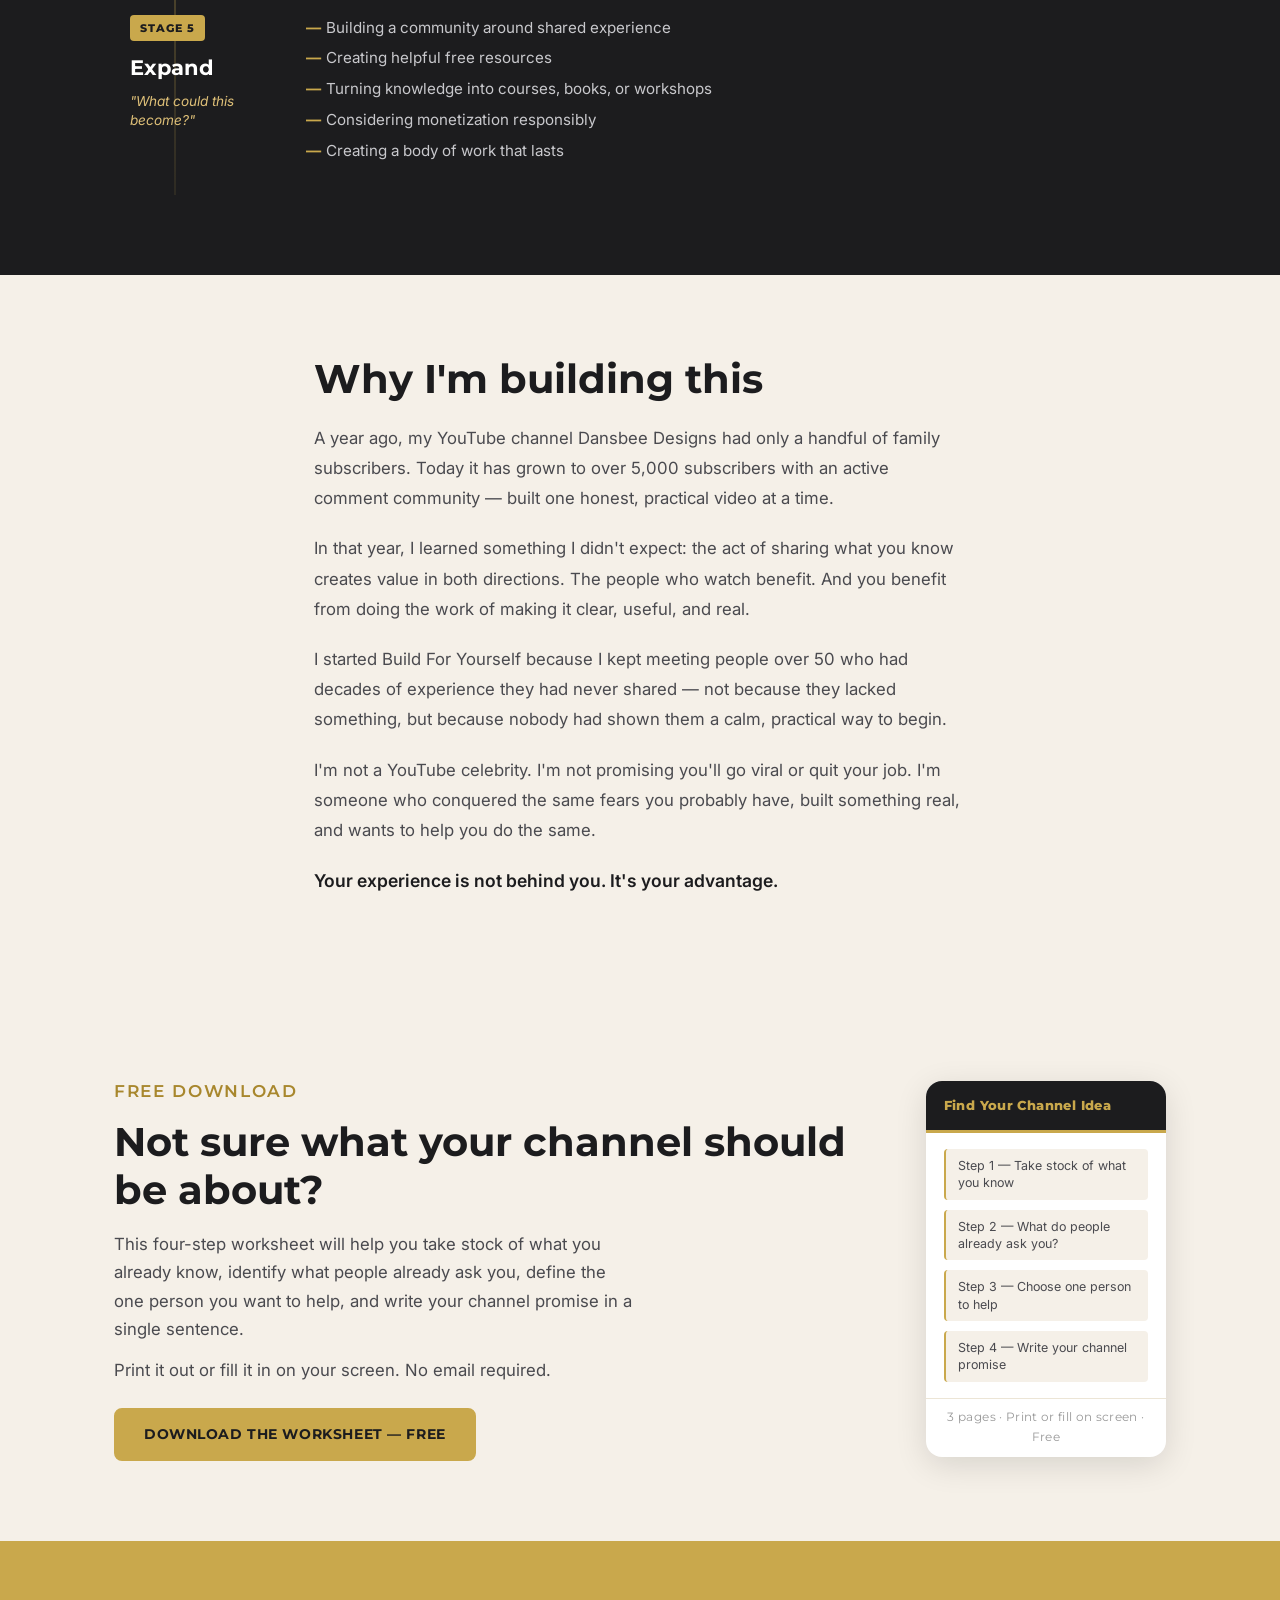
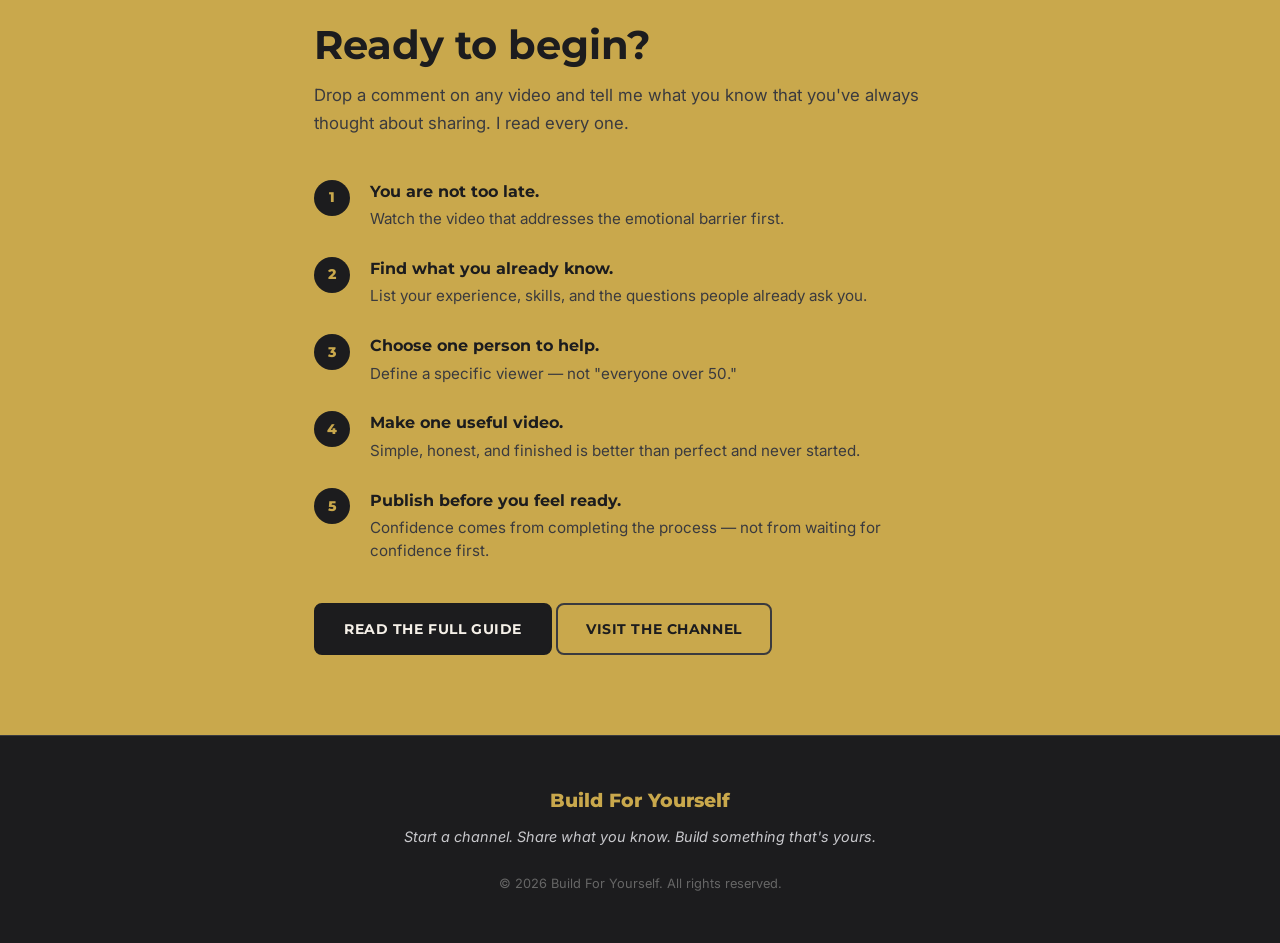
==== commit 102fd785: "color corrected logoes" ====
--- a/index.html
+++ b/index.html
@@ -18,7 +18,7 @@
   <!-- ░░ NAV ░░ -->
   <header class="site-header">
     <nav class="nav container">
-      <a href="/" class="nav-logo"><img src="/buildforyourselfnow-logo-only-web.svg" alt="Build For Yourself" class="nav-logo-img" /><span class="nav-logo-text">Build For Yourself</span></a>
+      <a href="/" class="nav-logo"><img src="/buildforyourselfnow-logo-only.svg" alt="Build For Yourself" class="nav-logo-img" /><span class="nav-logo-text">Build For Yourself</span></a>
       <ul class="nav-links">
         <li><a href="#who">Who It's For</a></li>
         <li><a href="#roadmap">Roadmap</a></li>
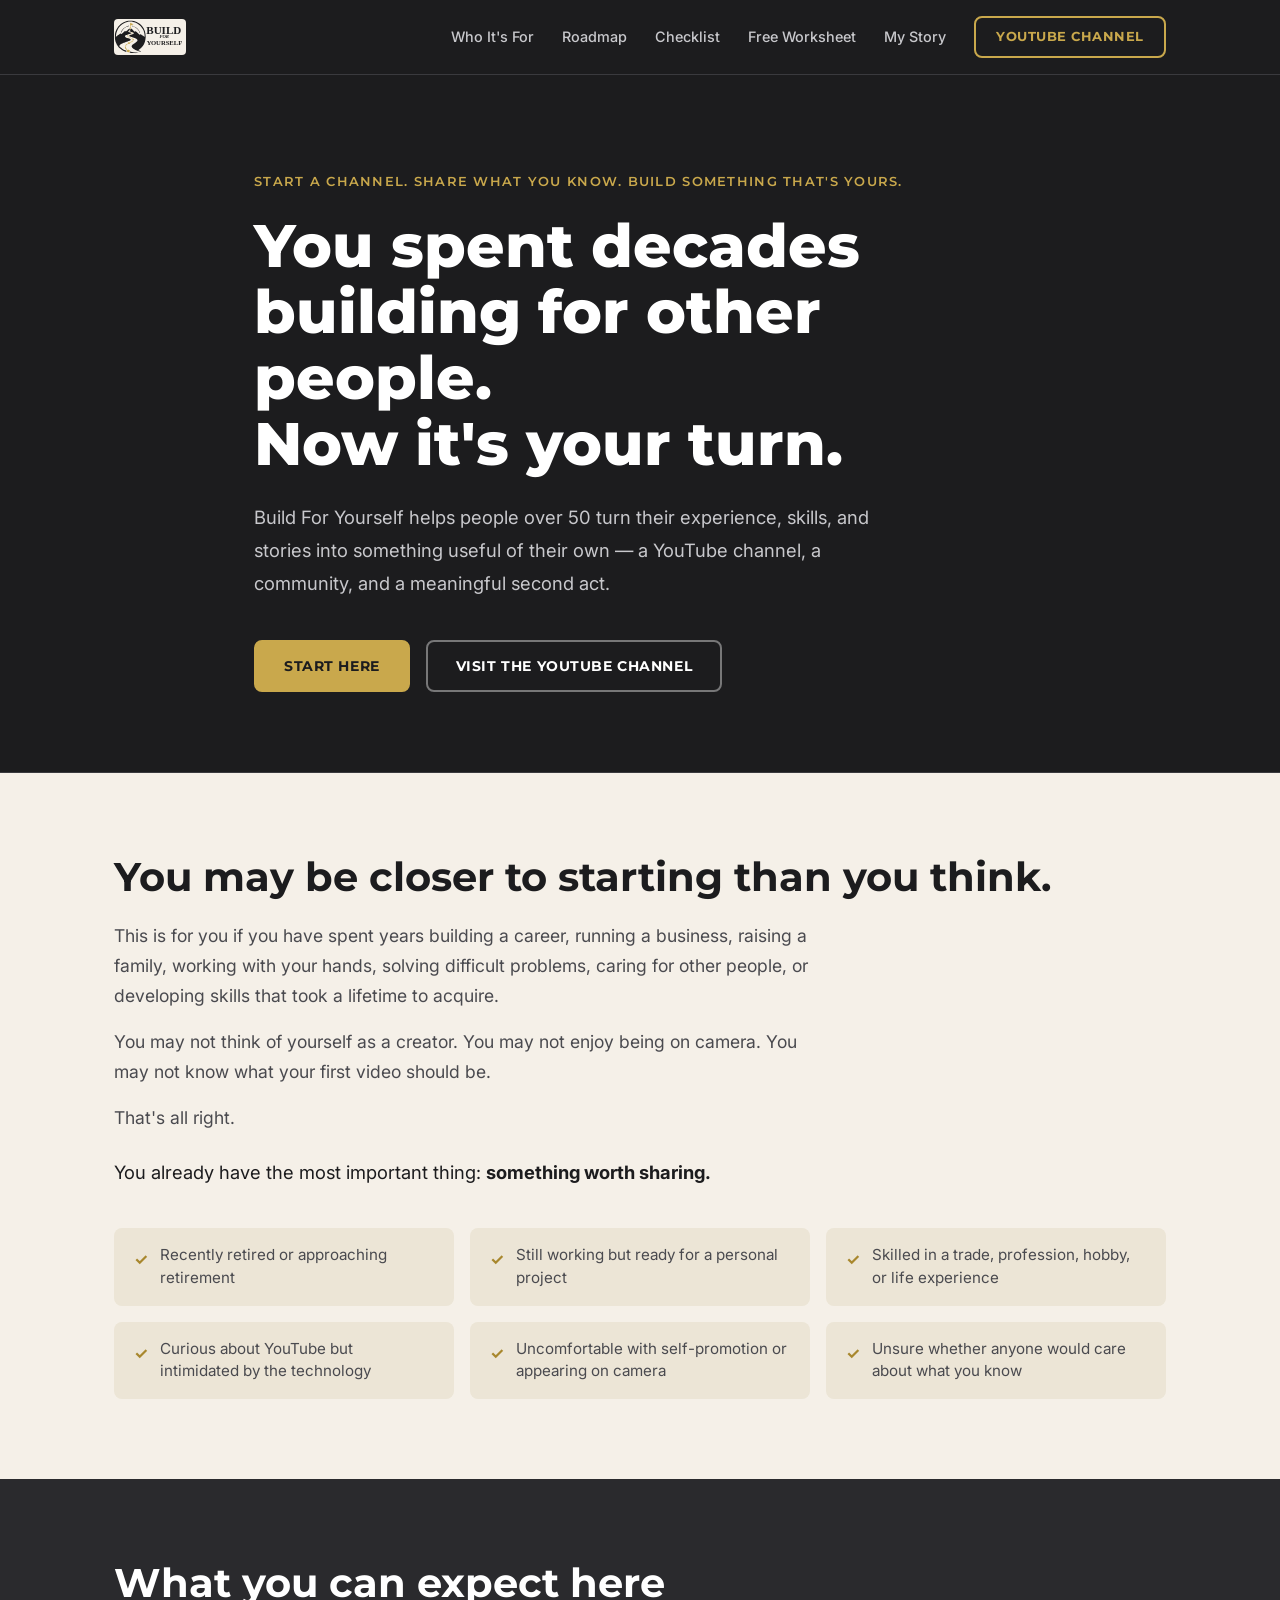
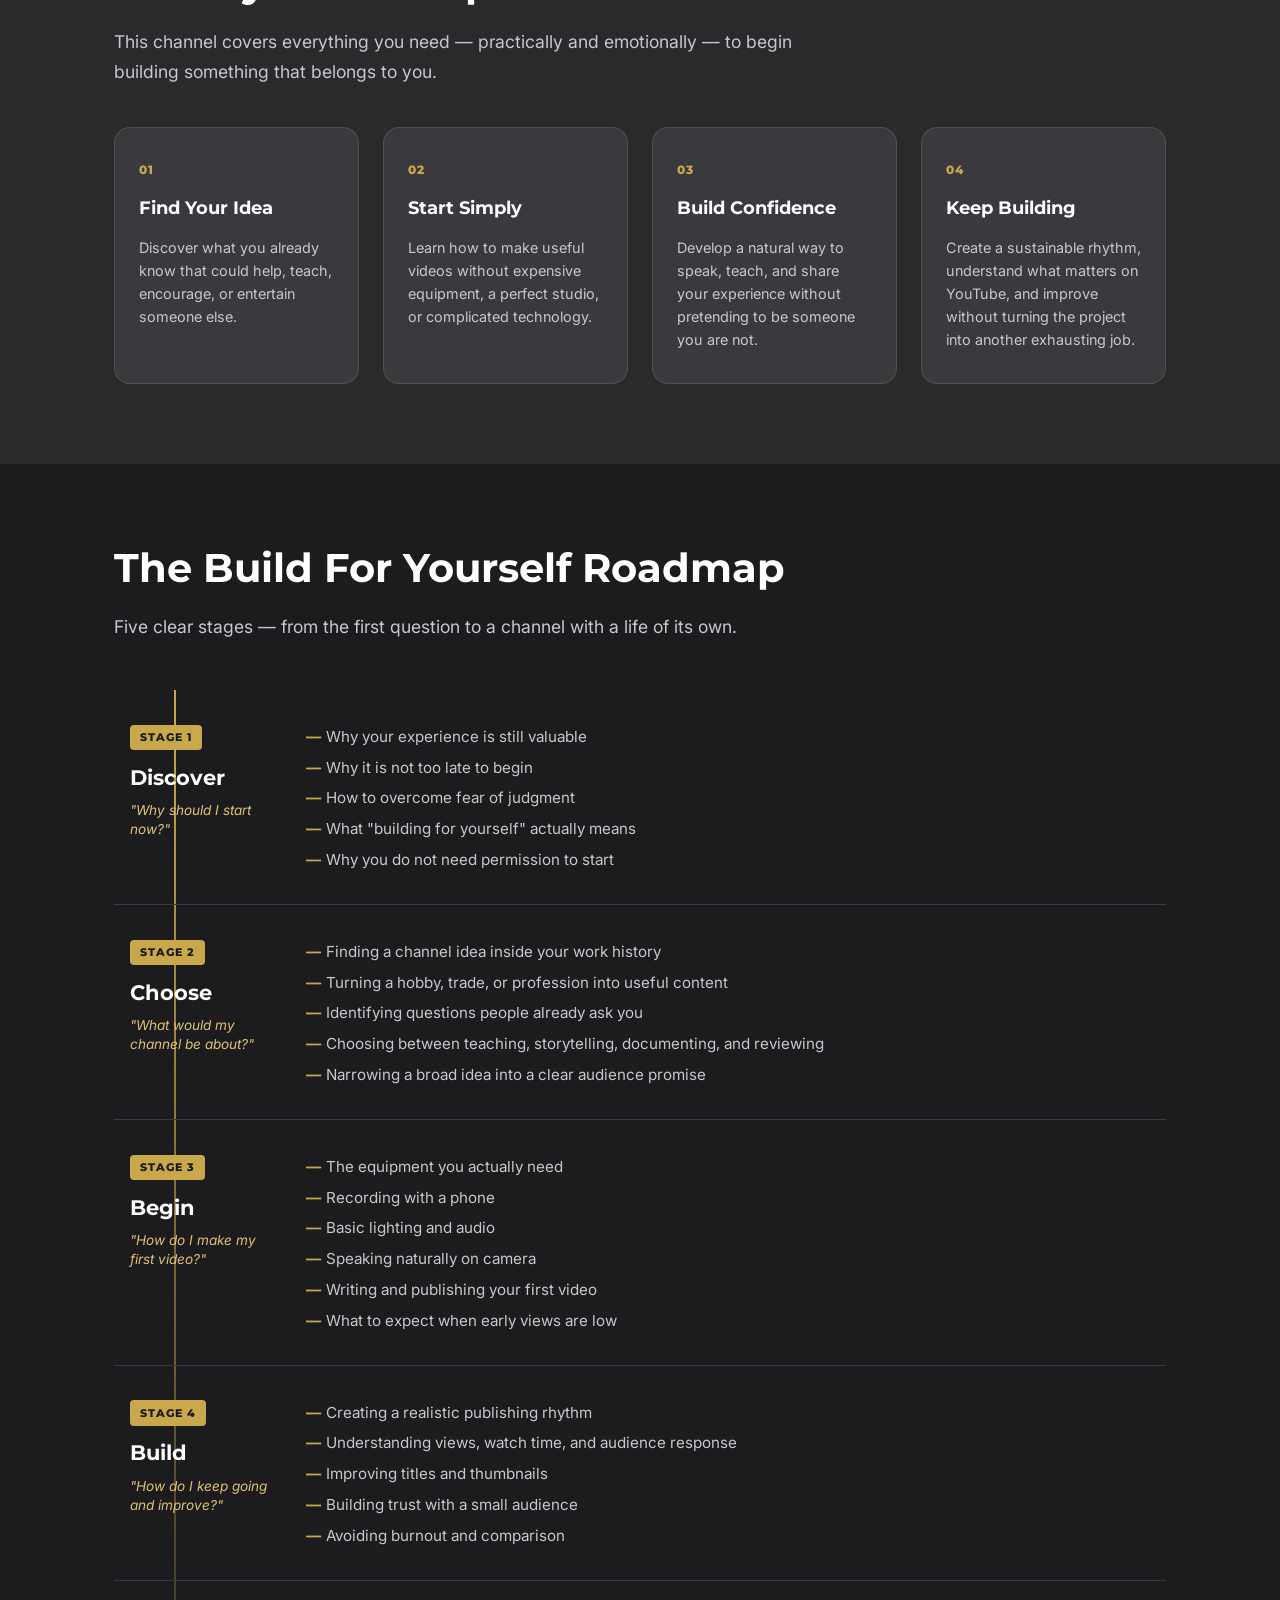
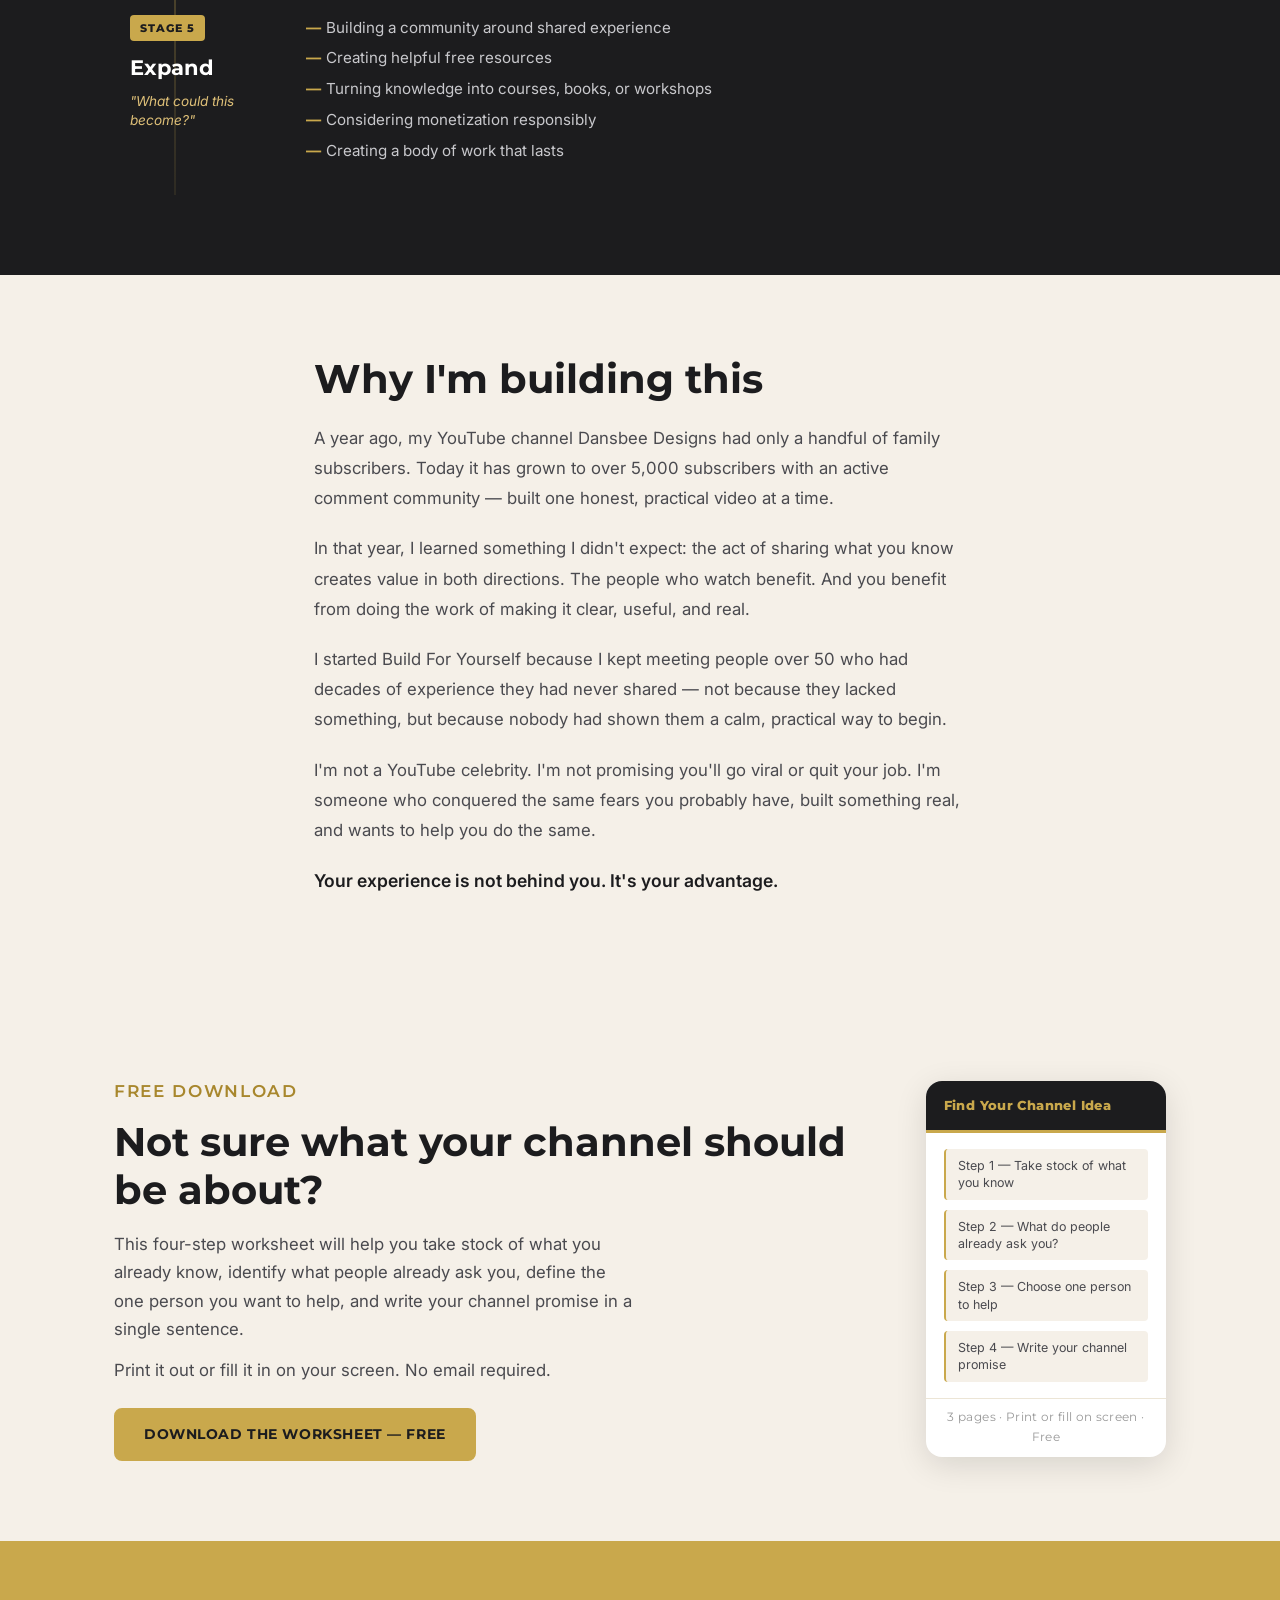
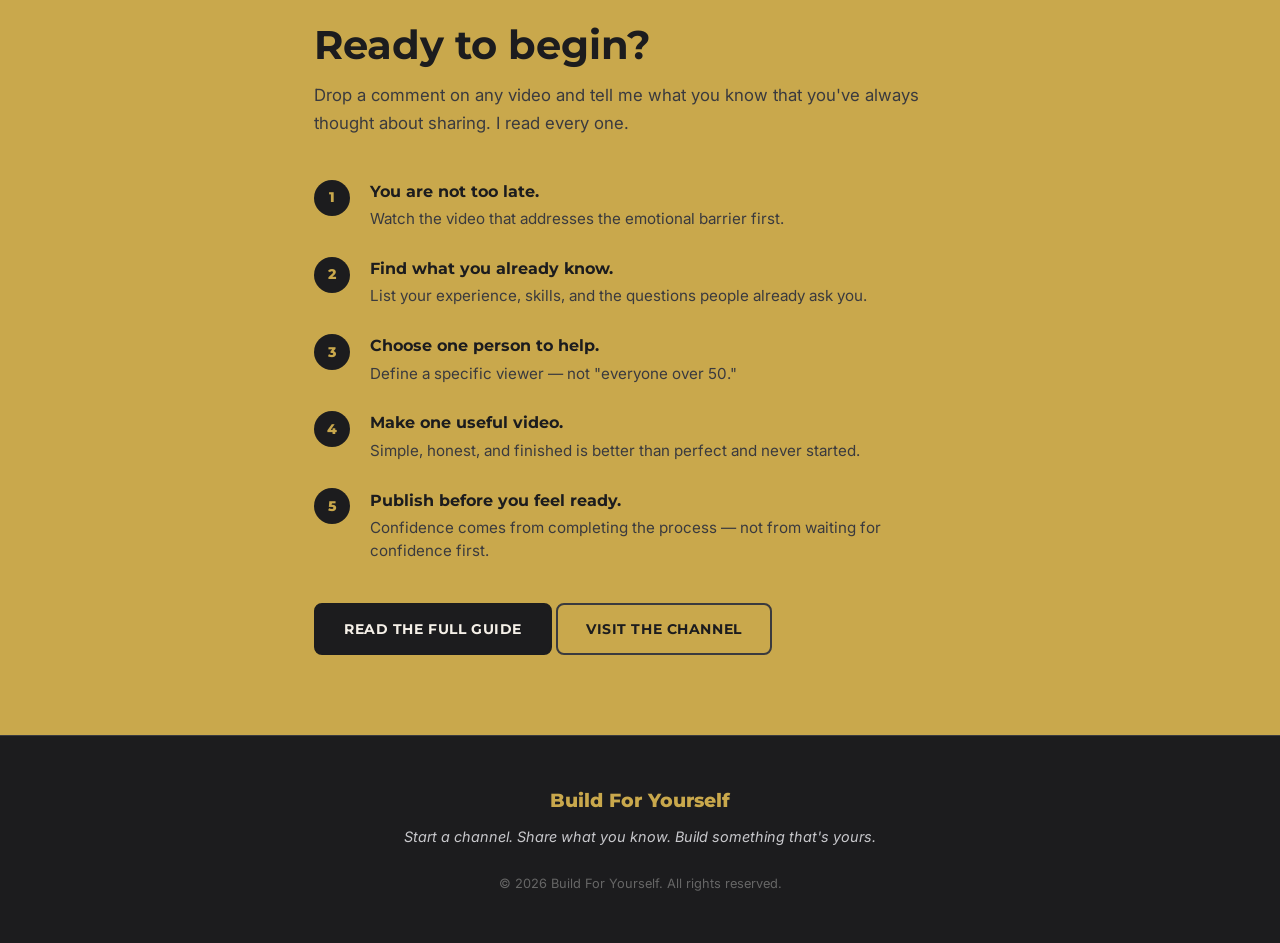
==== commit deccbbc7: "corrected logo" ====
--- a/index.html
+++ b/index.html
@@ -18,7 +18,7 @@
   <!-- ░░ NAV ░░ -->
   <header class="site-header">
     <nav class="nav container">
-      <a href="/" class="nav-logo"><img src="/buildforyourselfnow-logo-only.svg" alt="Build For Yourself" class="nav-logo-img" /><span class="nav-logo-text">Build For Yourself</span></a>
+      <a href="/" class="nav-logo"><img src="/buildforyourselfnow-logo.svg" alt="Build For Yourself" class="nav-logo-img nav-logo-full" /></a>
       <ul class="nav-links">
         <li><a href="#who">Who It's For</a></li>
         <li><a href="#roadmap">Roadmap</a></li>
--- a/style.css
+++ b/style.css
@@ -186,24 +186,22 @@
 .nav-logo {
   display: flex;
   align-items: center;
-  gap: 0.6rem;
-  white-space: nowrap;
   text-decoration: none;
+  flex-shrink: 0;
 }
 
 .nav-logo-img {
-  height: 32px;
-  width: 32px;
+  height: 36px;
+  width: auto;
   object-fit: contain;
   flex-shrink: 0;
 }
 
-.nav-logo-text {
-  font-family: var(--font-head);
-  font-weight: 800;
-  font-size: 1.1rem;
-  color: var(--gold);
-  letter-spacing: 0.02em;
+.nav-logo-full {
+  /* full 2:1 logo — let it size naturally from height */
+  height: 36px;
+  width: auto;
+  border-radius: 4px;
 }
 
 .nav-links {
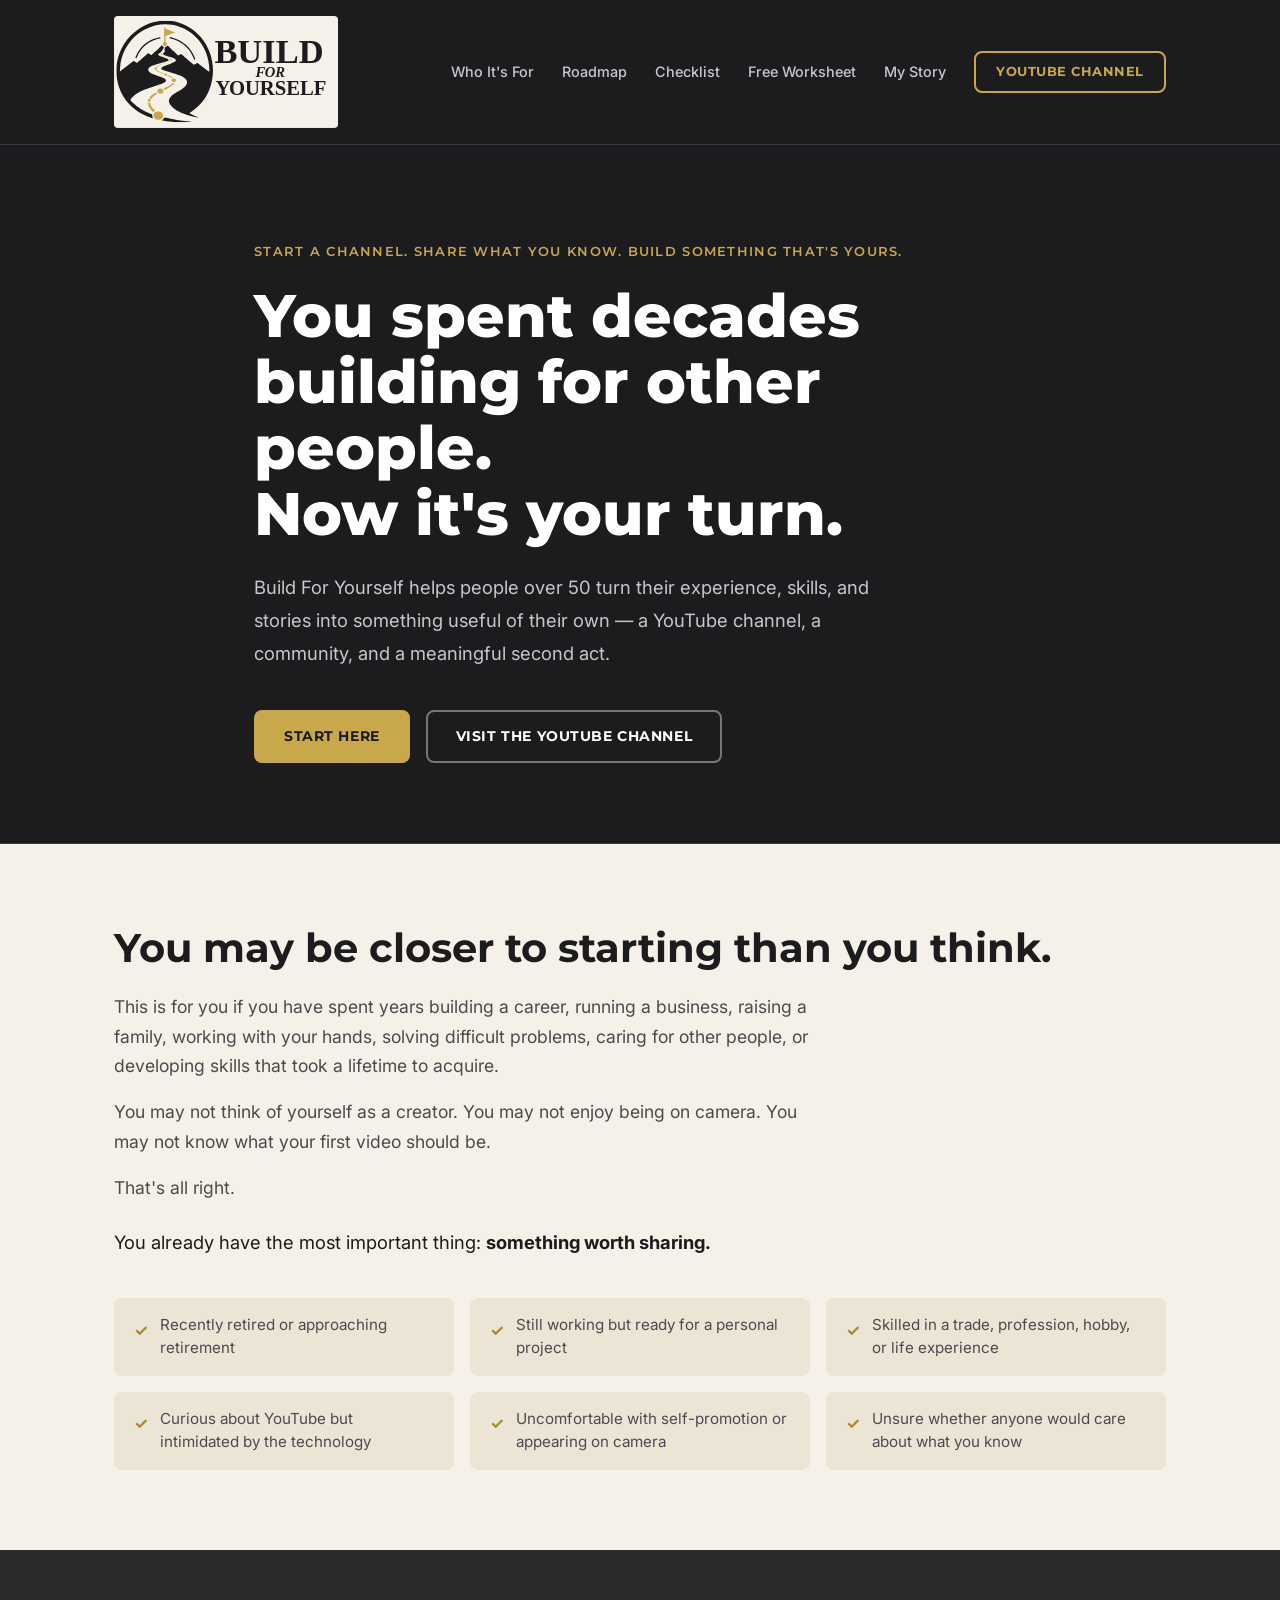
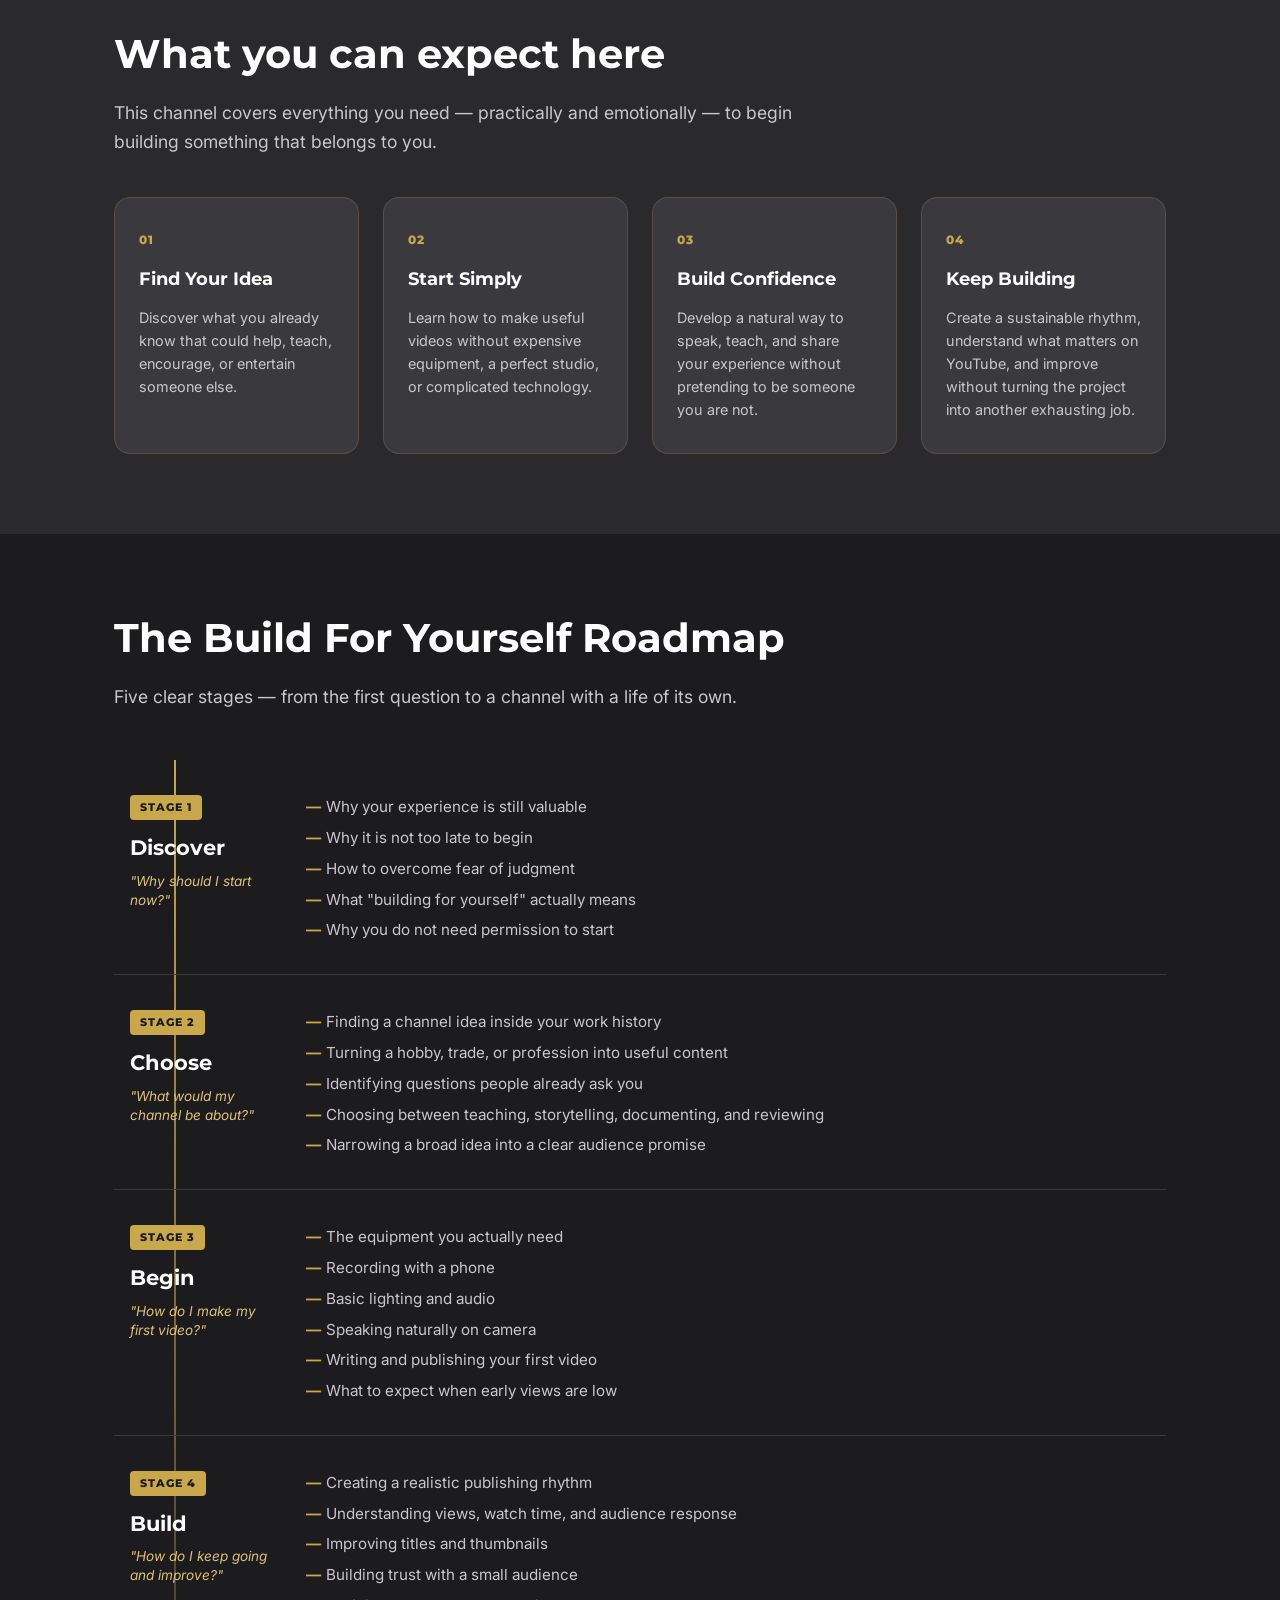
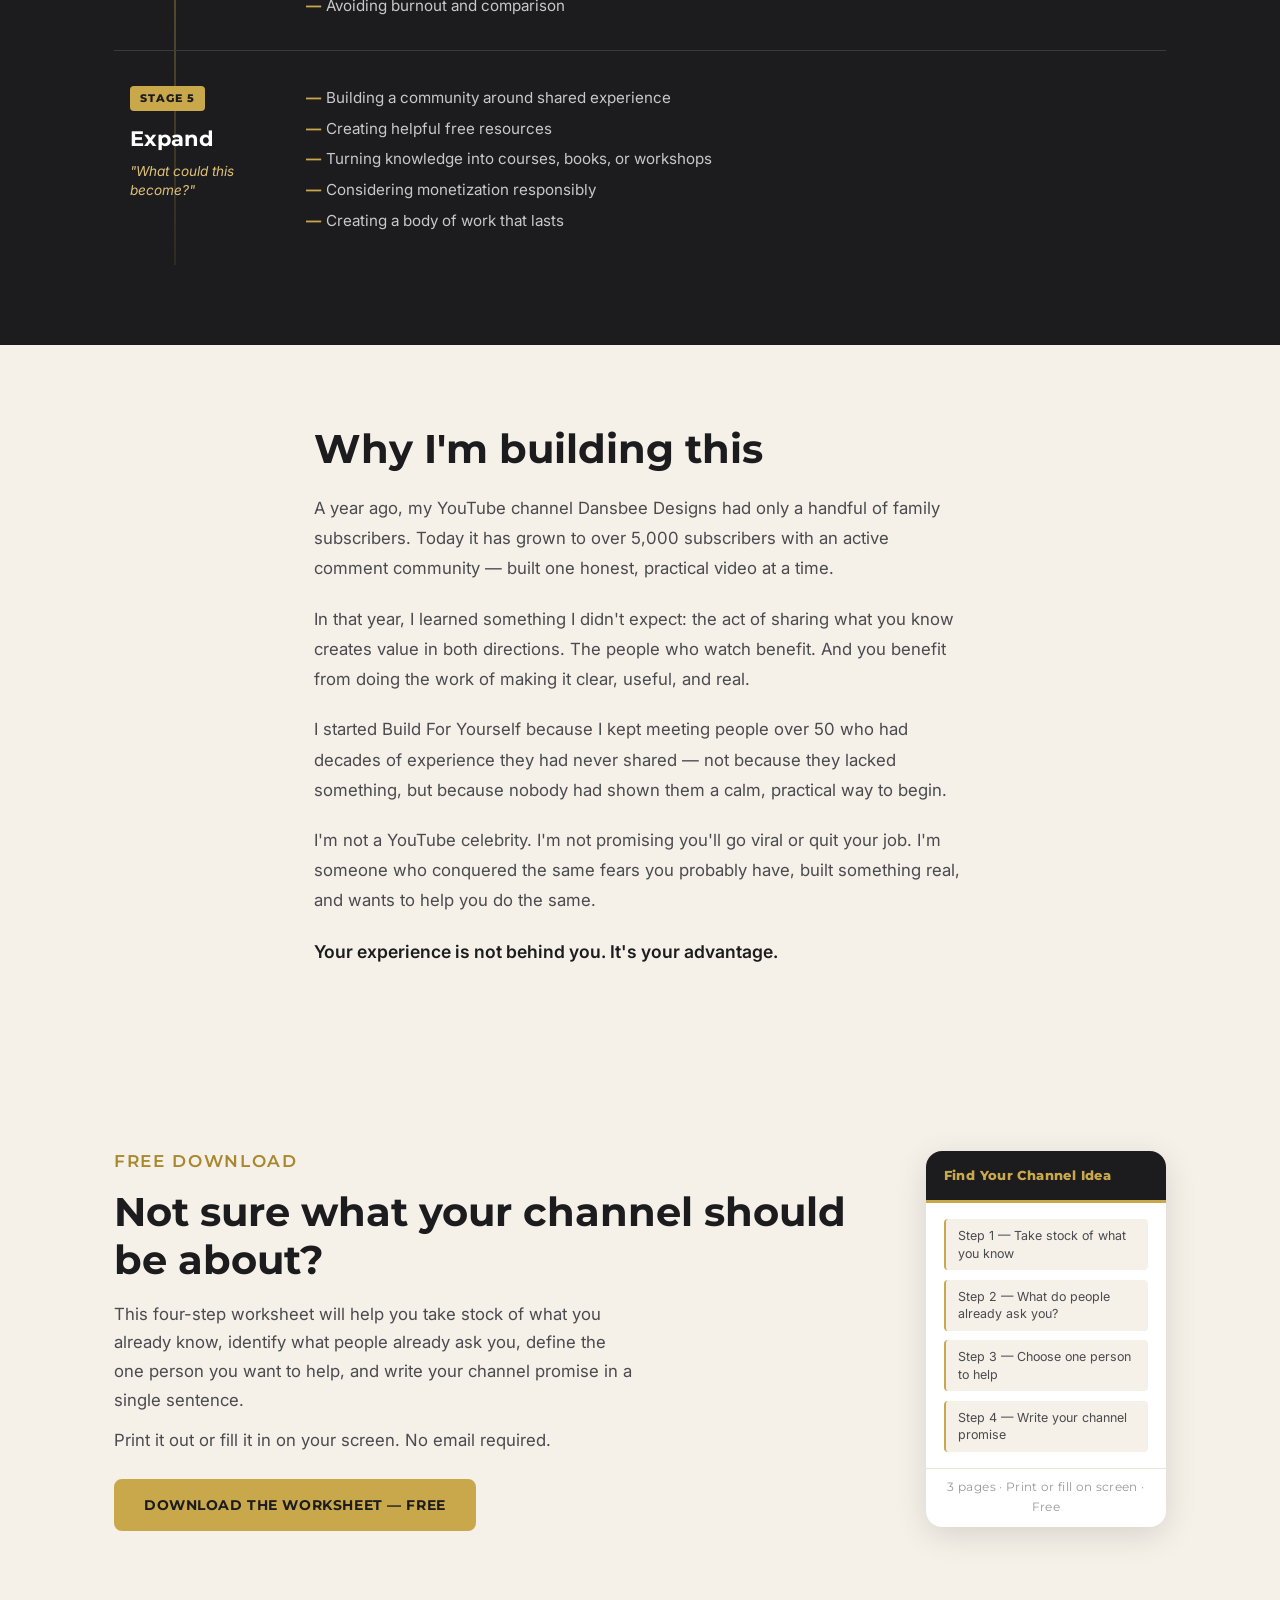
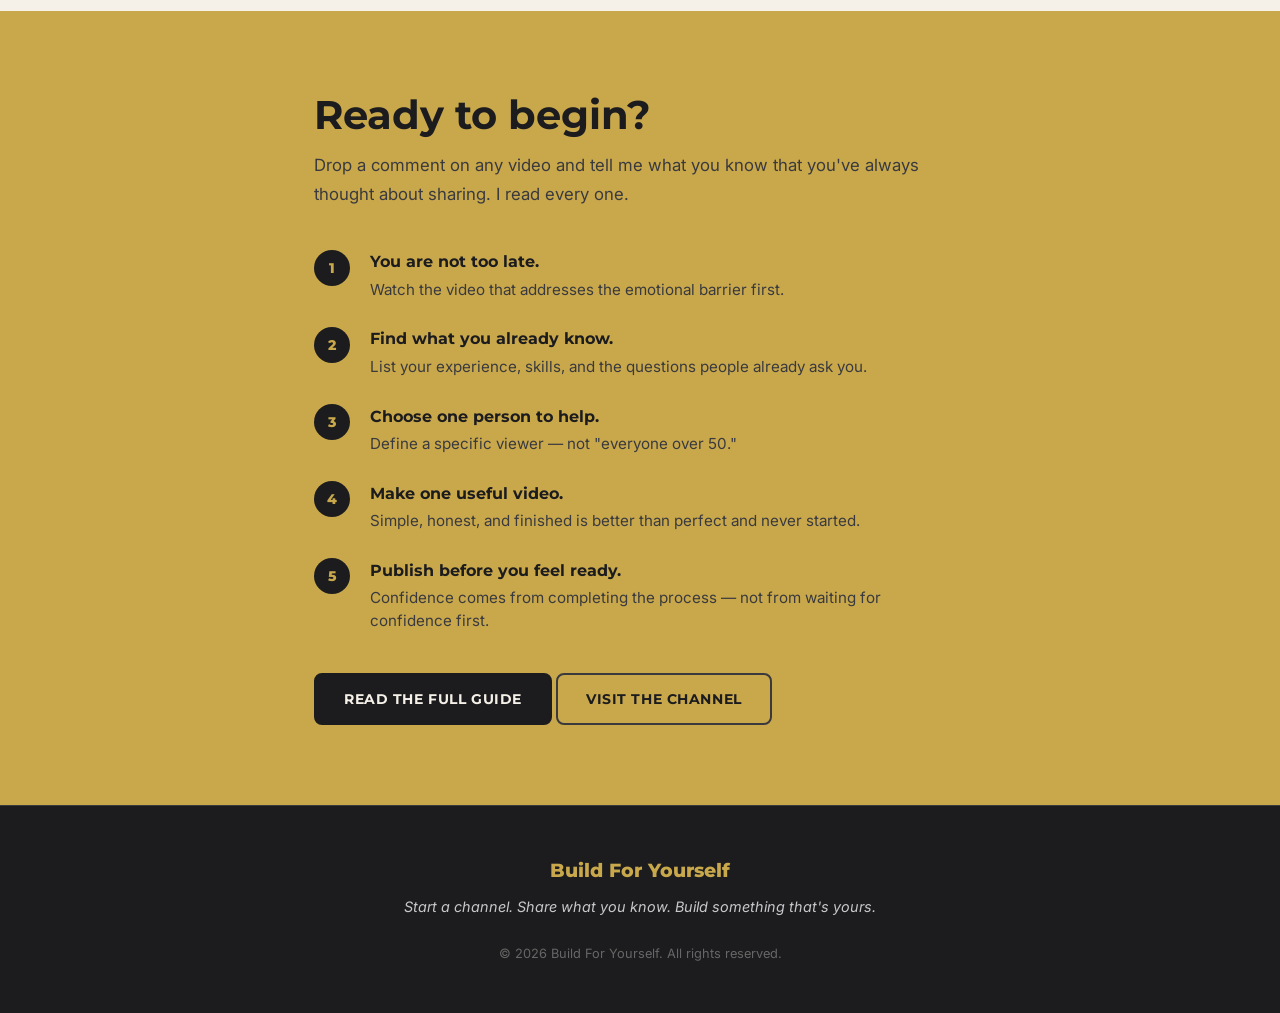
==== commit eee48eb1: "corrected logo" ====
--- a/index.html
+++ b/index.html
@@ -27,6 +27,9 @@
         <li><a href="#about">My Story</a></li>
         <li><a href="https://youtube.com/@BuildForYourself" target="_blank" rel="noopener" class="btn btn-outline">YouTube Channel</a></li>
       </ul>
+      <button class="nav-toggle" aria-label="Toggle navigation" aria-expanded="false">
+        <span></span><span></span><span></span>
+      </button>
     </nav>
   </header>
 
@@ -330,5 +333,23 @@
     });
   </script>
 
+  <script>
+    // Hamburger menu toggle
+    const navToggle = document.querySelector('.nav-toggle');
+    const navLinks = document.querySelector('.nav-links');
+    if (navToggle && navLinks) {
+      navToggle.addEventListener('click', () => {
+        const open = navLinks.classList.toggle('open');
+        navToggle.setAttribute('aria-expanded', open);
+      });
+      // Close on link click
+      navLinks.querySelectorAll('a').forEach(a => {
+        a.addEventListener('click', () => {
+          navLinks.classList.remove('open');
+          navToggle.setAttribute('aria-expanded', 'false');
+        });
+      });
+    }
+  </script>
 </body>
 </html>
--- a/style.css
+++ b/style.css
@@ -168,6 +168,8 @@
   background: var(--charcoal);
   border-bottom: 1px solid var(--charcoal-80);
   transition: box-shadow var(--transition);
+  /* needed so mobile dropdown anchors to header bottom */
+  position: sticky;
 }
 
 .site-header.scrolled {
@@ -199,9 +201,92 @@
 
 .nav-logo-full {
   /* full 2:1 logo — let it size naturally from height */
-  height: 36px;
+  height: 112px;
   width: auto;
   border-radius: 4px;
+}
+
+/* ---------- HAMBURGER ---------- */
+.nav-toggle {
+  display: none;
+  flex-direction: column;
+  justify-content: center;
+  gap: 5px;
+  background: none;
+  border: none;
+  cursor: pointer;
+  padding: 0.5rem;
+  flex-shrink: 0;
+}
+
+.nav-toggle span {
+  display: block;
+  width: 24px;
+  height: 2px;
+  background: var(--text-light);
+  border-radius: 2px;
+  transition: all 0.25s ease;
+  transform-origin: center;
+}
+
+.nav-toggle[aria-expanded="true"] span:nth-child(1) {
+  transform: translateY(7px) rotate(45deg);
+}
+.nav-toggle[aria-expanded="true"] span:nth-child(2) {
+  opacity: 0;
+}
+.nav-toggle[aria-expanded="true"] span:nth-child(3) {
+  transform: translateY(-7px) rotate(-45deg);
+}
+
+@media (max-width: 768px) {
+  .nav-logo-full {
+    height: 88px;
+  }
+
+  .nav-toggle {
+    display: flex;
+  }
+
+  .nav-links {
+    display: none;
+    position: absolute;
+    top: 100%;
+    left: 0;
+    right: 0;
+    background: var(--charcoal-90);
+    border-bottom: 1px solid var(--charcoal-80);
+    flex-direction: column;
+    align-items: stretch;
+    gap: 0;
+    padding: 0.5rem 0;
+    z-index: 200;
+  }
+
+  .nav-links.open {
+    display: flex;
+  }
+
+  .nav-links li {
+    list-style: none;
+  }
+
+  .nav-links a:not(.btn) {
+    display: block;
+    padding: 0.75rem 1.5rem;
+    font-size: 1rem;
+    color: var(--text-light);
+    border-bottom: 1px solid var(--charcoal-80);
+  }
+
+  .nav-links a:not(.btn):last-child {
+    border-bottom: none;
+  }
+
+  .nav-links .btn {
+    margin: 0.75rem 1.5rem;
+    text-align: center;
+  }
 }
 
 .nav-links {
@@ -604,13 +689,6 @@
 
 /* ---------- RESPONSIVE ---------- */
 @media (max-width: 768px) {
-  .nav-links {
-    gap: 1rem;
-  }
-
-  .nav-links a:not(.btn) {
-    display: none;
-  }
 
   .worksheet-inner {
     grid-template-columns: 1fr;
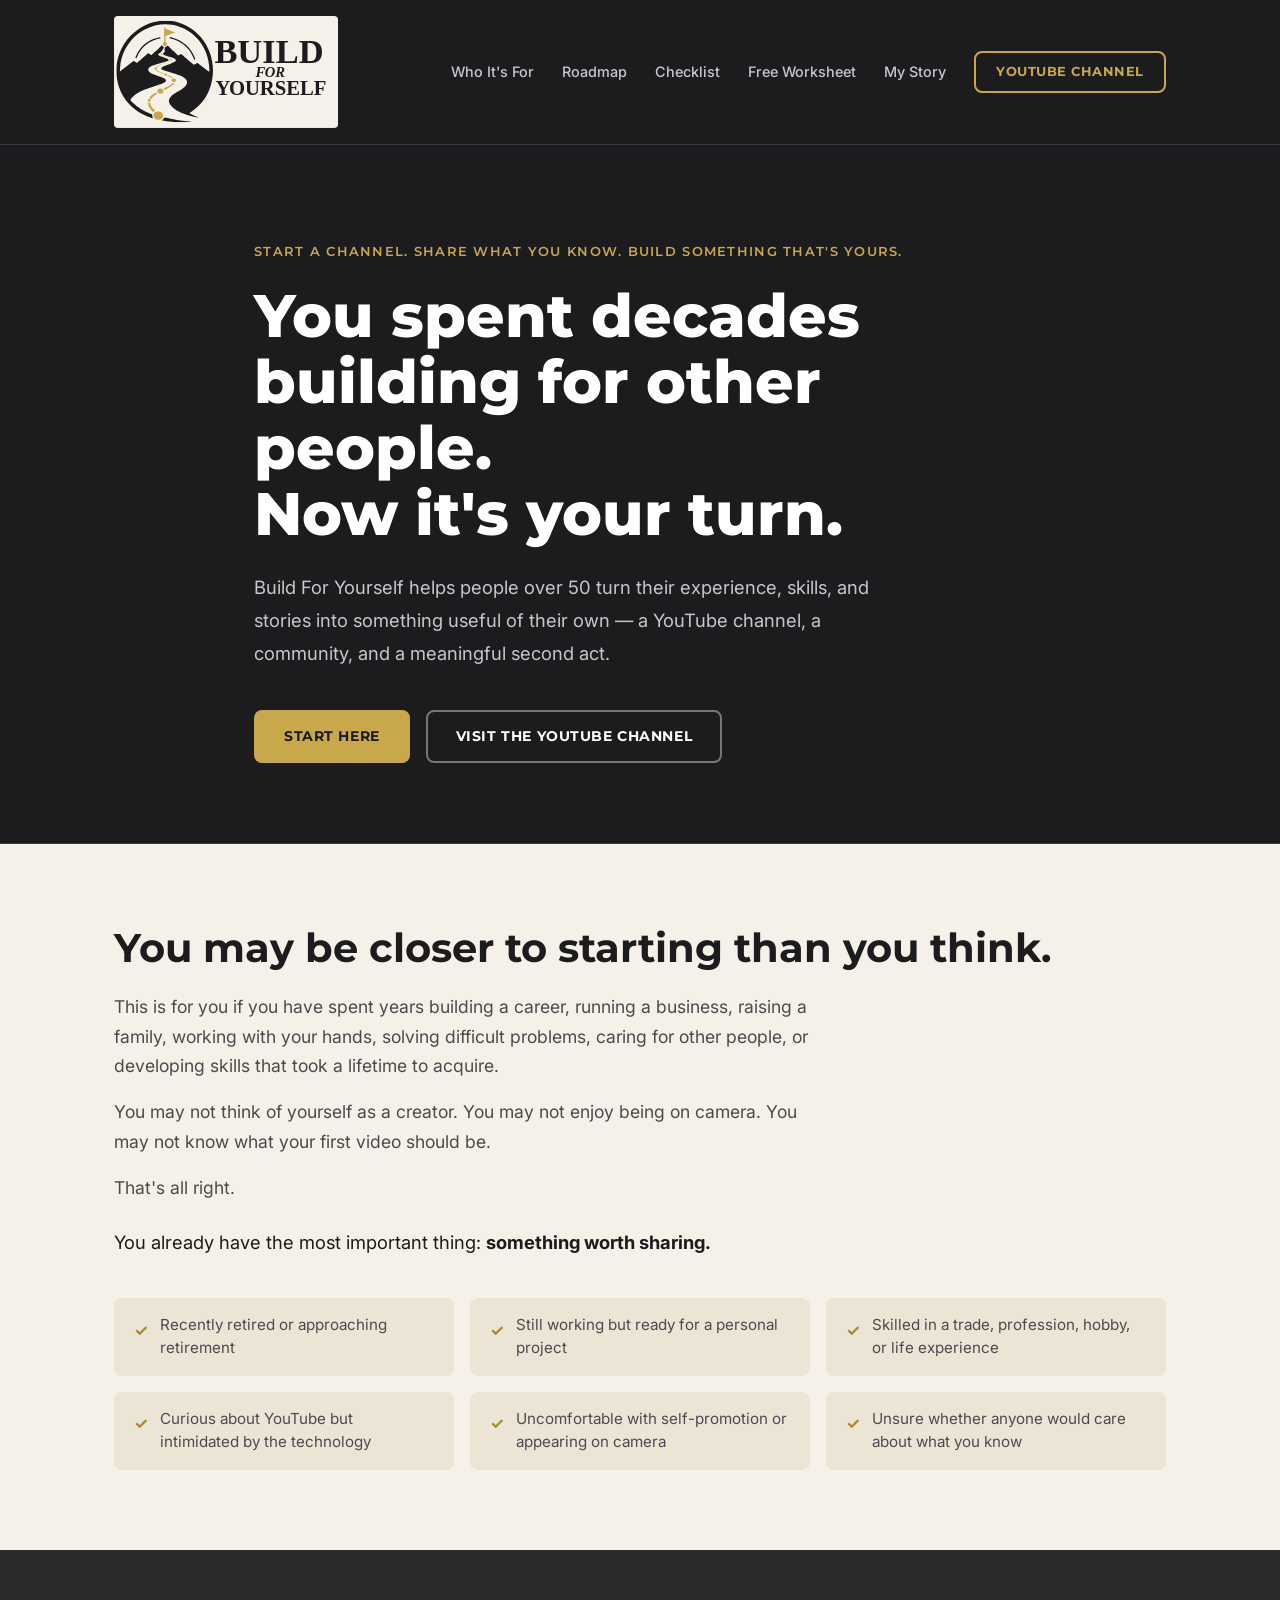
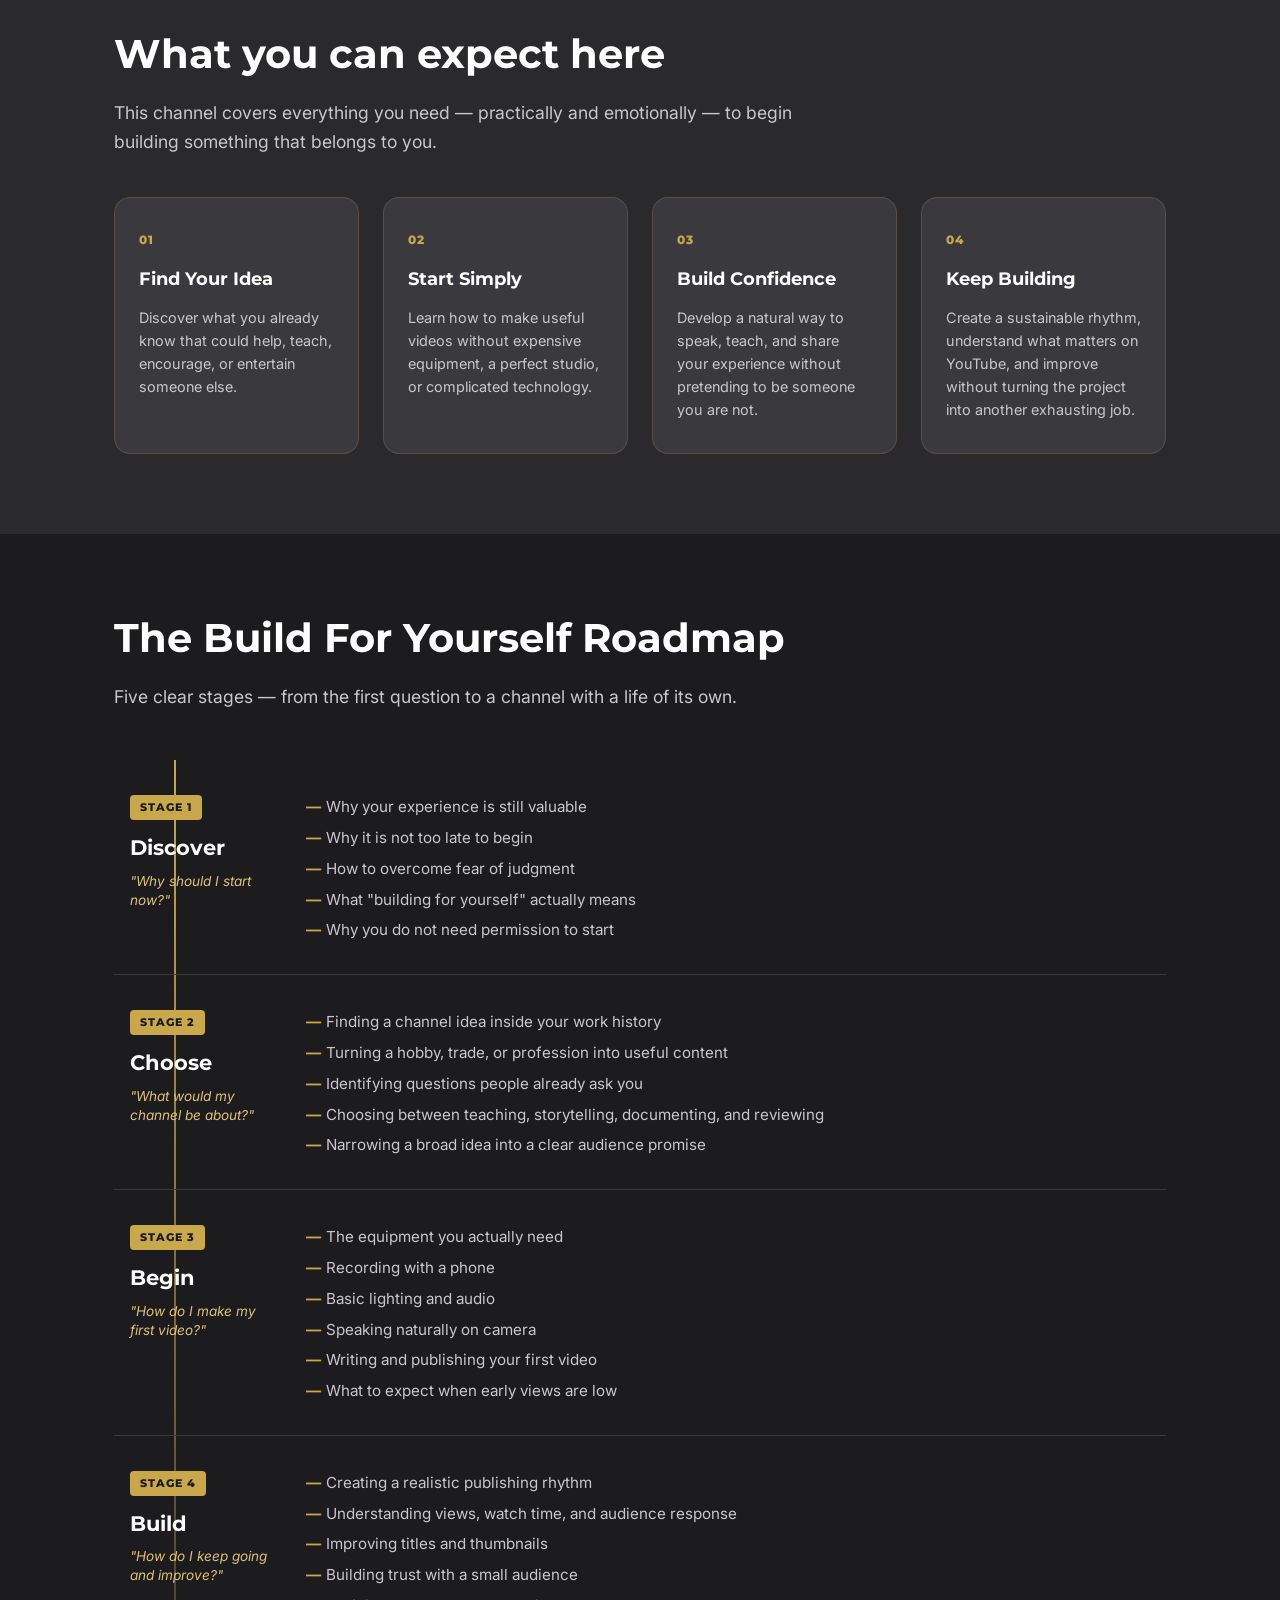
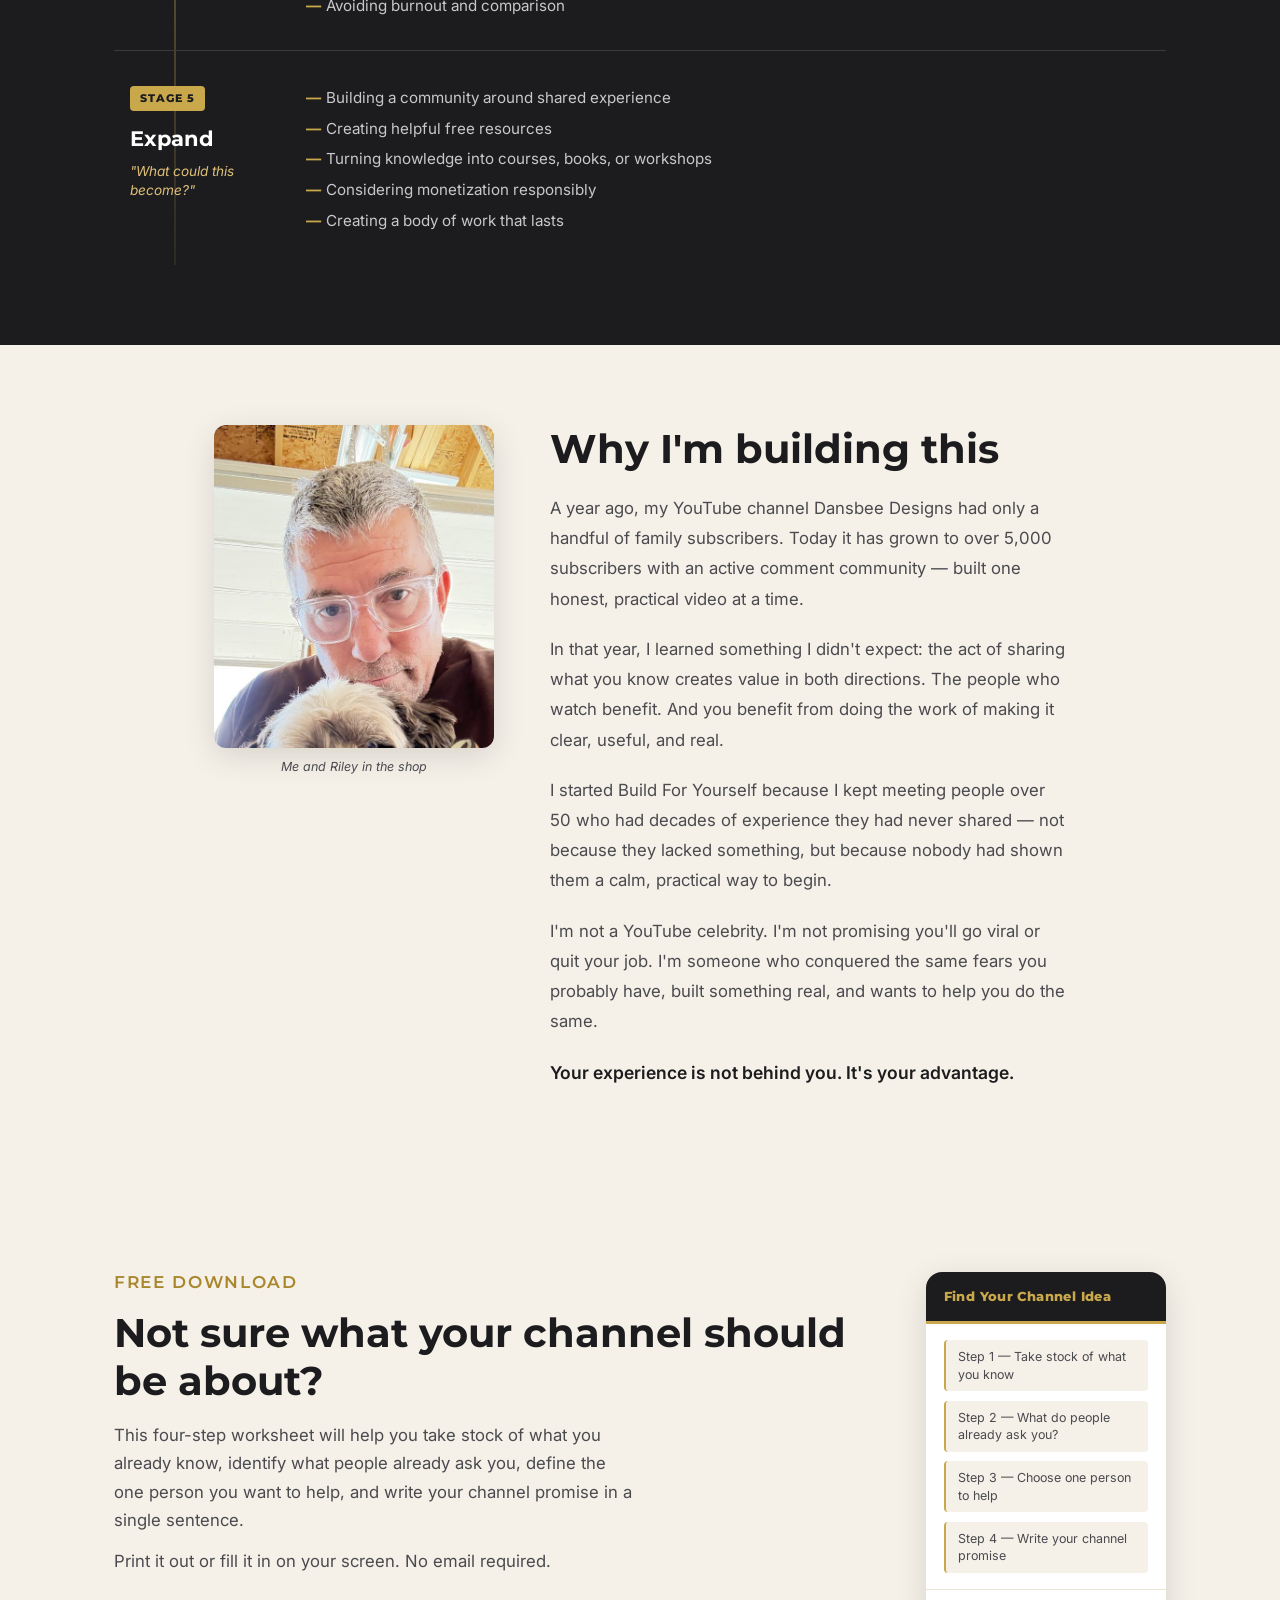
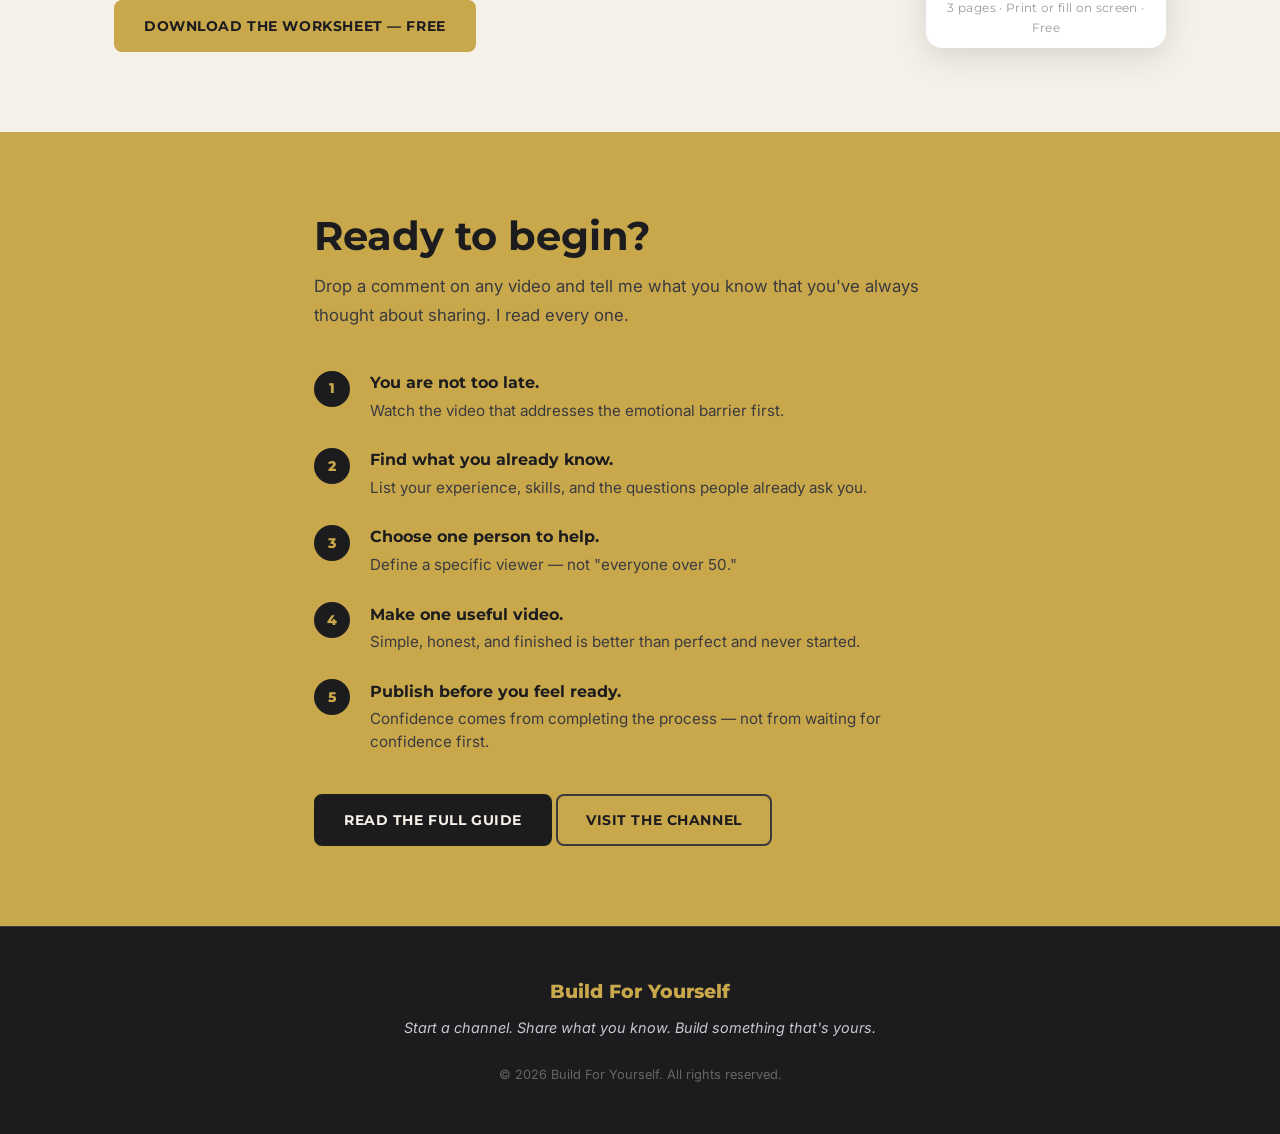
==== commit 10486cd0: "Added About photo" ====
--- a/index.html
+++ b/index.html
@@ -215,6 +215,10 @@
   <!-- ░░ ABOUT ░░ -->
   <section class="section section-cream" id="about">
     <div class="container about-inner">
+      <div class="about-img">
+        <img src="/about-cale-riley.jpg" alt="Cale in his workshop with his dog Riley" />
+        <p class="about-img-caption">Me and Riley in the shop</p>
+      </div>
       <div class="about-text">
         <h2>Why I'm building this</h2>
         <p>A year ago, my YouTube channel Dansbee Designs had only a handful of family subscribers. Today it has grown to over 5,000 subscribers with an active comment community — built one honest, practical video at a time.</p>
--- a/style.css
+++ b/style.css
@@ -168,8 +168,6 @@
   background: var(--charcoal);
   border-bottom: 1px solid var(--charcoal-80);
   transition: box-shadow var(--transition);
-  /* needed so mobile dropdown anchors to header bottom */
-  position: sticky;
 }
 
 .site-header.scrolled {
@@ -239,15 +237,437 @@
   transform: translateY(-7px) rotate(-45deg);
 }
 
+/* ---------- NAV LINKS (desktop default) ---------- */
+.nav-links {
+  display: flex;
+  align-items: center;
+  gap: 1.75rem;
+  flex-wrap: wrap;
+}
+
+.nav-links a:not(.btn) {
+  color: var(--text-light);
+  font-size: 0.9rem;
+  font-weight: 500;
+  transition: color var(--transition);
+}
+
+.nav-links a:not(.btn):hover {
+  color: var(--gold);
+}
+
+/* ---------- HERO ---------- */
+.hero {
+  background: var(--charcoal);
+  padding: 6rem 0 5rem;
+  border-bottom: 1px solid var(--charcoal-80);
+}
+
+.hero-inner {
+  max-width: 820px;
+}
+
+.eyebrow {
+  font-family: var(--font-head);
+  font-size: 0.8rem;
+  font-weight: 600;
+  letter-spacing: 0.1em;
+  text-transform: uppercase;
+  color: var(--gold);
+  margin-bottom: 1.25rem;
+}
+
+.hero h1 {
+  font-family: var(--font-head);
+  font-size: clamp(2.25rem, 5.5vw, 3.75rem);
+  font-weight: 800;
+  line-height: 1.1;
+  color: var(--white);
+  margin-bottom: 1.5rem;
+}
+
+.hero-sub {
+  font-size: 1.15rem;
+  color: var(--text-light);
+  max-width: 640px;
+  margin-bottom: 2.5rem;
+  line-height: 1.8;
+}
+
+.hero-ctas {
+  display: flex;
+  gap: 1rem;
+  flex-wrap: wrap;
+}
+
+/* ---------- WHO GRID ---------- */
+.who-grid {
+  display: grid;
+  grid-template-columns: repeat(auto-fill, minmax(280px, 1fr));
+  gap: 1rem;
+  margin-top: 2.5rem;
+}
+
+.who-card {
+  display: flex;
+  align-items: flex-start;
+  gap: 0.75rem;
+  background: var(--cream-dark);
+  border-radius: var(--radius);
+  padding: 1rem 1.25rem;
+}
+
+.who-icon {
+  font-size: 1rem;
+  font-weight: 700;
+  color: var(--gold-dark);
+  flex-shrink: 0;
+  margin-top: 0.15rem;
+}
+
+.who-card p {
+  font-size: 0.95rem;
+  color: var(--text-mid);
+  line-height: 1.5;
+}
+
+/* ---------- PILLARS GRID ---------- */
+.pillars-grid {
+  display: grid;
+  grid-template-columns: repeat(auto-fill, minmax(230px, 1fr));
+  gap: 1.5rem;
+  margin-top: 2.5rem;
+}
+
+.pillar-card {
+  background: var(--charcoal-80);
+  border-radius: var(--radius-lg);
+  padding: 2rem 1.5rem;
+  border: 1px solid rgba(201, 168, 76, 0.2);
+  transition: border-color var(--transition);
+}
+
+.pillar-card:hover {
+  border-color: var(--gold);
+}
+
+.pillar-number {
+  font-family: var(--font-head);
+  font-size: 0.75rem;
+  font-weight: 800;
+  letter-spacing: 0.1em;
+  color: var(--gold);
+  margin-bottom: 0.75rem;
+}
+
+.pillar-card h3 {
+  color: var(--white);
+  margin-bottom: 0.75rem;
+}
+
+.pillar-card p {
+  font-size: 0.9rem;
+  color: var(--text-light);
+  line-height: 1.6;
+}
+
+/* ---------- ROADMAP ---------- */
+.roadmap {
+  display: flex;
+  flex-direction: column;
+  gap: 0;
+  margin-top: 3rem;
+  position: relative;
+}
+
+.roadmap::before {
+  content: '';
+  position: absolute;
+  left: 60px;
+  top: 0;
+  bottom: 0;
+  width: 2px;
+  background: linear-gradient(to bottom, var(--gold) 0%, rgba(201,168,76,0.1) 100%);
+}
+
+.roadmap-item {
+  display: grid;
+  grid-template-columns: 160px 1fr;
+  gap: 2rem;
+  padding: 2rem 0;
+  border-bottom: 1px solid var(--charcoal-80);
+  position: relative;
+}
+
+.roadmap-item:last-child {
+  border-bottom: none;
+}
+
+.roadmap-stage {
+  position: relative;
+  padding-left: 1rem;
+}
+
+.stage-badge {
+  display: inline-block;
+  font-family: var(--font-head);
+  font-size: 0.7rem;
+  font-weight: 800;
+  letter-spacing: 0.1em;
+  text-transform: uppercase;
+  color: var(--charcoal);
+  background: var(--gold);
+  border-radius: 4px;
+  padding: 0.2rem 0.6rem;
+  margin-bottom: 0.6rem;
+}
+
+.roadmap-stage h3 {
+  color: var(--white);
+  font-size: 1.3rem;
+  margin-bottom: 0.4rem;
+}
+
+.stage-question {
+  font-size: 0.85rem;
+  color: var(--gold-light);
+  font-style: italic;
+  line-height: 1.4;
+}
+
+.roadmap-content ul {
+  display: flex;
+  flex-direction: column;
+  gap: 0.5rem;
+  padding-top: 0.25rem;
+}
+
+.roadmap-content li {
+  font-size: 0.95rem;
+  color: var(--text-light);
+  padding-left: 1.25rem;
+  position: relative;
+  line-height: 1.5;
+}
+
+.roadmap-content li::before {
+  content: '—';
+  position: absolute;
+  left: 0;
+  color: var(--gold);
+  font-weight: 700;
+}
+
+/* ---------- ABOUT ---------- */
+.about-inner {
+  display: grid;
+  grid-template-columns: 280px 1fr;
+  gap: 3.5rem;
+  align-items: start;
+  max-width: 900px;
+}
+
+.about-img {
+  flex-shrink: 0;
+}
+
+.about-img img {
+  width: 100%;
+  border-radius: 12px;
+  display: block;
+  box-shadow: 0 8px 32px rgba(0,0,0,0.12);
+}
+
+.about-img-caption {
+  font-size: 0.78rem;
+  color: var(--text-mid);
+  text-align: center;
+  margin-top: 0.5rem;
+  font-style: italic;
+}
+
+.about-text p {
+  color: var(--text-mid);
+  margin-bottom: 1.25rem;
+  font-size: 1.05rem;
+  line-height: 1.8;
+}
+
+.about-text p:last-child {
+  font-weight: 600;
+  color: var(--text-dark);
+  font-size: 1.1rem;
+}
+
+/* ---------- START HERE ---------- */
+.start-inner {
+  max-width: 700px;
+}
+
+.start-inner h2 {
+  color: var(--charcoal);
+  margin-bottom: 0.75rem;
+}
+
+.start-inner > p {
+  font-size: 1.05rem;
+  color: var(--charcoal-80);
+  margin-bottom: 2.5rem;
+  line-height: 1.7;
+}
+
+.start-steps {
+  display: flex;
+  flex-direction: column;
+  gap: 1.5rem;
+  margin-bottom: 2.5rem;
+}
+
+.start-step {
+  display: flex;
+  align-items: flex-start;
+  gap: 1.25rem;
+}
+
+.step-num {
+  flex-shrink: 0;
+  width: 2.25rem;
+  height: 2.25rem;
+  background: var(--charcoal);
+  color: var(--gold);
+  border-radius: 50%;
+  display: flex;
+  align-items: center;
+  justify-content: center;
+  font-family: var(--font-head);
+  font-weight: 800;
+  font-size: 0.9rem;
+  margin-top: 0.1rem;
+}
+
+.start-step strong {
+  display: block;
+  font-family: var(--font-head);
+  font-size: 1rem;
+  font-weight: 700;
+  color: var(--charcoal);
+  margin-bottom: 0.2rem;
+}
+
+.start-step p {
+  font-size: 0.95rem;
+  color: var(--charcoal-80);
+  line-height: 1.5;
+}
+
+/* ---------- FOOTER ---------- */
+.site-footer {
+  background: var(--charcoal);
+  border-top: 1px solid var(--charcoal-80);
+  padding: 3rem 0;
+}
+
+.footer-inner {
+  text-align: center;
+}
+
+.footer-logo {
+  font-family: var(--font-head);
+  font-size: 1.2rem;
+  font-weight: 800;
+  color: var(--gold);
+  margin-bottom: 0.5rem;
+}
+
+.footer-tagline {
+  font-size: 0.9rem;
+  color: var(--text-light);
+  margin-bottom: 1.5rem;
+  font-style: italic;
+}
+
+.footer-copy {
+  font-size: 0.8rem;
+  color: var(--charcoal-80);
+  color: #666;
+}
+
+/* ---------- WORKSHEET SECTION ---------- */
+.worksheet-inner {
+  display: grid;
+  grid-template-columns: 1fr auto;
+  gap: 3rem;
+  align-items: center;
+}
+
+.worksheet-text h2 {
+  margin-bottom: 1rem;
+}
+
+.worksheet-text p {
+  color: var(--text-mid);
+  font-size: 1.05rem;
+  max-width: 520px;
+  margin-bottom: 0.75rem;
+  line-height: 1.7;
+}
+
+.worksheet-card {
+  background: var(--white);
+  border-radius: var(--radius-lg);
+  box-shadow: 0 8px 32px rgba(0,0,0,0.12);
+  width: 240px;
+  overflow: hidden;
+  flex-shrink: 0;
+}
+
+.worksheet-card-header {
+  background: var(--charcoal);
+  color: var(--gold);
+  font-family: var(--font-head);
+  font-size: 0.8rem;
+  font-weight: 800;
+  letter-spacing: 0.03em;
+  padding: 0.85rem 1.1rem;
+  border-bottom: 3px solid var(--gold);
+}
+
+.worksheet-card-body {
+  padding: 1rem 1.1rem;
+  display: flex;
+  flex-direction: column;
+  gap: 0.6rem;
+}
+
+.ws-step {
+  font-size: 0.78rem;
+  color: var(--text-mid);
+  padding: 0.5rem 0.75rem;
+  background: var(--cream);
+  border-radius: 4px;
+  border-left: 2px solid var(--gold);
+  line-height: 1.4;
+}
+
+.worksheet-card-footer {
+  padding: 0.6rem 1.1rem;
+  font-size: 0.72rem;
+  color: #999;
+  border-top: 1px solid var(--cream-dark);
+  text-align: center;
+  font-family: var(--font-head);
+  letter-spacing: 0.03em;
+}
+
+/* ---------- RESPONSIVE ---------- */
 @media (max-width: 768px) {
-  .nav-logo-full {
-    height: 88px;
-  }
-
-  .nav-toggle {
-    display: flex;
-  }
-
+  /* Logo */
+  .nav-logo-full { height: 88px; }
+
+  /* Show hamburger, hide desktop links */
+  .nav-toggle { display: flex; }
+
+  /* Mobile dropdown — hidden by default, shown when .open */
   .nav-links {
     display: none;
     position: absolute;
@@ -263,13 +683,9 @@
     z-index: 200;
   }
 
-  .nav-links.open {
-    display: flex;
-  }
-
-  .nav-links li {
-    list-style: none;
-  }
+  .nav-links.open { display: flex; }
+
+  .nav-links li { list-style: none; }
 
   .nav-links a:not(.btn) {
     display: block;
@@ -277,421 +693,28 @@
     font-size: 1rem;
     color: var(--text-light);
     border-bottom: 1px solid var(--charcoal-80);
-  }
-
-  .nav-links a:not(.btn):last-child {
-    border-bottom: none;
-  }
+    white-space: normal;
+  }
+
+  .nav-links a:not(.btn):last-child { border-bottom: none; }
 
   .nav-links .btn {
     margin: 0.75rem 1.5rem;
     text-align: center;
   }
-}
-
-.nav-links {
-  display: flex;
-  align-items: center;
-  gap: 1.75rem;
-  flex-wrap: wrap;
-}
-
-.nav-links a:not(.btn) {
-  color: var(--text-light);
-  font-size: 0.9rem;
-  font-weight: 500;
-  transition: color var(--transition);
-}
-
-.nav-links a:not(.btn):hover {
-  color: var(--gold);
-}
-
-/* ---------- HERO ---------- */
-.hero {
-  background: var(--charcoal);
-  padding: 6rem 0 5rem;
-  border-bottom: 1px solid var(--charcoal-80);
-}
-
-.hero-inner {
-  max-width: 820px;
-}
-
-.eyebrow {
-  font-family: var(--font-head);
-  font-size: 0.8rem;
-  font-weight: 600;
-  letter-spacing: 0.1em;
-  text-transform: uppercase;
-  color: var(--gold);
-  margin-bottom: 1.25rem;
-}
-
-.hero h1 {
-  font-family: var(--font-head);
-  font-size: clamp(2.25rem, 5.5vw, 3.75rem);
-  font-weight: 800;
-  line-height: 1.1;
-  color: var(--white);
-  margin-bottom: 1.5rem;
-}
-
-.hero-sub {
-  font-size: 1.15rem;
-  color: var(--text-light);
-  max-width: 640px;
-  margin-bottom: 2.5rem;
-  line-height: 1.8;
-}
-
-.hero-ctas {
-  display: flex;
-  gap: 1rem;
-  flex-wrap: wrap;
-}
-
-/* ---------- WHO GRID ---------- */
-.who-grid {
-  display: grid;
-  grid-template-columns: repeat(auto-fill, minmax(280px, 1fr));
-  gap: 1rem;
-  margin-top: 2.5rem;
-}
-
-.who-card {
-  display: flex;
-  align-items: flex-start;
-  gap: 0.75rem;
-  background: var(--cream-dark);
-  border-radius: var(--radius);
-  padding: 1rem 1.25rem;
-}
-
-.who-icon {
-  font-size: 1rem;
-  font-weight: 700;
-  color: var(--gold-dark);
-  flex-shrink: 0;
-  margin-top: 0.15rem;
-}
-
-.who-card p {
-  font-size: 0.95rem;
-  color: var(--text-mid);
-  line-height: 1.5;
-}
-
-/* ---------- PILLARS GRID ---------- */
-.pillars-grid {
-  display: grid;
-  grid-template-columns: repeat(auto-fill, minmax(230px, 1fr));
-  gap: 1.5rem;
-  margin-top: 2.5rem;
-}
-
-.pillar-card {
-  background: var(--charcoal-80);
-  border-radius: var(--radius-lg);
-  padding: 2rem 1.5rem;
-  border: 1px solid rgba(201, 168, 76, 0.2);
-  transition: border-color var(--transition);
-}
-
-.pillar-card:hover {
-  border-color: var(--gold);
-}
-
-.pillar-number {
-  font-family: var(--font-head);
-  font-size: 0.75rem;
-  font-weight: 800;
-  letter-spacing: 0.1em;
-  color: var(--gold);
-  margin-bottom: 0.75rem;
-}
-
-.pillar-card h3 {
-  color: var(--white);
-  margin-bottom: 0.75rem;
-}
-
-.pillar-card p {
-  font-size: 0.9rem;
-  color: var(--text-light);
-  line-height: 1.6;
-}
-
-/* ---------- ROADMAP ---------- */
-.roadmap {
-  display: flex;
-  flex-direction: column;
-  gap: 0;
-  margin-top: 3rem;
-  position: relative;
-}
-
-.roadmap::before {
-  content: '';
-  position: absolute;
-  left: 60px;
-  top: 0;
-  bottom: 0;
-  width: 2px;
-  background: linear-gradient(to bottom, var(--gold) 0%, rgba(201,168,76,0.1) 100%);
-}
-
-.roadmap-item {
-  display: grid;
-  grid-template-columns: 160px 1fr;
-  gap: 2rem;
-  padding: 2rem 0;
-  border-bottom: 1px solid var(--charcoal-80);
-  position: relative;
-}
-
-.roadmap-item:last-child {
-  border-bottom: none;
-}
-
-.roadmap-stage {
-  position: relative;
-  padding-left: 1rem;
-}
-
-.stage-badge {
-  display: inline-block;
-  font-family: var(--font-head);
-  font-size: 0.7rem;
-  font-weight: 800;
-  letter-spacing: 0.1em;
-  text-transform: uppercase;
-  color: var(--charcoal);
-  background: var(--gold);
-  border-radius: 4px;
-  padding: 0.2rem 0.6rem;
-  margin-bottom: 0.6rem;
-}
-
-.roadmap-stage h3 {
-  color: var(--white);
-  font-size: 1.3rem;
-  margin-bottom: 0.4rem;
-}
-
-.stage-question {
-  font-size: 0.85rem;
-  color: var(--gold-light);
-  font-style: italic;
-  line-height: 1.4;
-}
-
-.roadmap-content ul {
-  display: flex;
-  flex-direction: column;
-  gap: 0.5rem;
-  padding-top: 0.25rem;
-}
-
-.roadmap-content li {
-  font-size: 0.95rem;
-  color: var(--text-light);
-  padding-left: 1.25rem;
-  position: relative;
-  line-height: 1.5;
-}
-
-.roadmap-content li::before {
-  content: '—';
-  position: absolute;
-  left: 0;
-  color: var(--gold);
-  font-weight: 700;
-}
-
-/* ---------- ABOUT ---------- */
-.about-inner {
-  max-width: 700px;
-}
-
-.about-text p {
-  color: var(--text-mid);
-  margin-bottom: 1.25rem;
-  font-size: 1.05rem;
-  line-height: 1.8;
-}
-
-.about-text p:last-child {
-  font-weight: 600;
-  color: var(--text-dark);
-  font-size: 1.1rem;
-}
-
-/* ---------- START HERE ---------- */
-.start-inner {
-  max-width: 700px;
-}
-
-.start-inner h2 {
-  color: var(--charcoal);
-  margin-bottom: 0.75rem;
-}
-
-.start-inner > p {
-  font-size: 1.05rem;
-  color: var(--charcoal-80);
-  margin-bottom: 2.5rem;
-  line-height: 1.7;
-}
-
-.start-steps {
-  display: flex;
-  flex-direction: column;
-  gap: 1.5rem;
-  margin-bottom: 2.5rem;
-}
-
-.start-step {
-  display: flex;
-  align-items: flex-start;
-  gap: 1.25rem;
-}
-
-.step-num {
-  flex-shrink: 0;
-  width: 2.25rem;
-  height: 2.25rem;
-  background: var(--charcoal);
-  color: var(--gold);
-  border-radius: 50%;
-  display: flex;
-  align-items: center;
-  justify-content: center;
-  font-family: var(--font-head);
-  font-weight: 800;
-  font-size: 0.9rem;
-  margin-top: 0.1rem;
-}
-
-.start-step strong {
-  display: block;
-  font-family: var(--font-head);
-  font-size: 1rem;
-  font-weight: 700;
-  color: var(--charcoal);
-  margin-bottom: 0.2rem;
-}
-
-.start-step p {
-  font-size: 0.95rem;
-  color: var(--charcoal-80);
-  line-height: 1.5;
-}
-
-/* ---------- FOOTER ---------- */
-.site-footer {
-  background: var(--charcoal);
-  border-top: 1px solid var(--charcoal-80);
-  padding: 3rem 0;
-}
-
-.footer-inner {
-  text-align: center;
-}
-
-.footer-logo {
-  font-family: var(--font-head);
-  font-size: 1.2rem;
-  font-weight: 800;
-  color: var(--gold);
-  margin-bottom: 0.5rem;
-}
-
-.footer-tagline {
-  font-size: 0.9rem;
-  color: var(--text-light);
-  margin-bottom: 1.5rem;
-  font-style: italic;
-}
-
-.footer-copy {
-  font-size: 0.8rem;
-  color: var(--charcoal-80);
-  color: #666;
-}
-
-/* ---------- WORKSHEET SECTION ---------- */
-.worksheet-inner {
-  display: grid;
-  grid-template-columns: 1fr auto;
-  gap: 3rem;
-  align-items: center;
-}
-
-.worksheet-text h2 {
-  margin-bottom: 1rem;
-}
-
-.worksheet-text p {
-  color: var(--text-mid);
-  font-size: 1.05rem;
-  max-width: 520px;
-  margin-bottom: 0.75rem;
-  line-height: 1.7;
-}
-
-.worksheet-card {
-  background: var(--white);
-  border-radius: var(--radius-lg);
-  box-shadow: 0 8px 32px rgba(0,0,0,0.12);
-  width: 240px;
-  overflow: hidden;
-  flex-shrink: 0;
-}
-
-.worksheet-card-header {
-  background: var(--charcoal);
-  color: var(--gold);
-  font-family: var(--font-head);
-  font-size: 0.8rem;
-  font-weight: 800;
-  letter-spacing: 0.03em;
-  padding: 0.85rem 1.1rem;
-  border-bottom: 3px solid var(--gold);
-}
-
-.worksheet-card-body {
-  padding: 1rem 1.1rem;
-  display: flex;
-  flex-direction: column;
-  gap: 0.6rem;
-}
-
-.ws-step {
-  font-size: 0.78rem;
-  color: var(--text-mid);
-  padding: 0.5rem 0.75rem;
-  background: var(--cream);
-  border-radius: 4px;
-  border-left: 2px solid var(--gold);
-  line-height: 1.4;
-}
-
-.worksheet-card-footer {
-  padding: 0.6rem 1.1rem;
-  font-size: 0.72rem;
-  color: #999;
-  border-top: 1px solid var(--cream-dark);
-  text-align: center;
-  font-family: var(--font-head);
-  letter-spacing: 0.03em;
-}
-
-/* ---------- RESPONSIVE ---------- */
-@media (max-width: 768px) {
 
   .worksheet-inner {
     grid-template-columns: 1fr;
+  }
+
+  .about-inner {
+    grid-template-columns: 1fr;
+    gap: 2rem;
+  }
+
+  .about-img {
+    max-width: 260px;
+    margin: 0 auto;
   }
 
   .worksheet-preview {
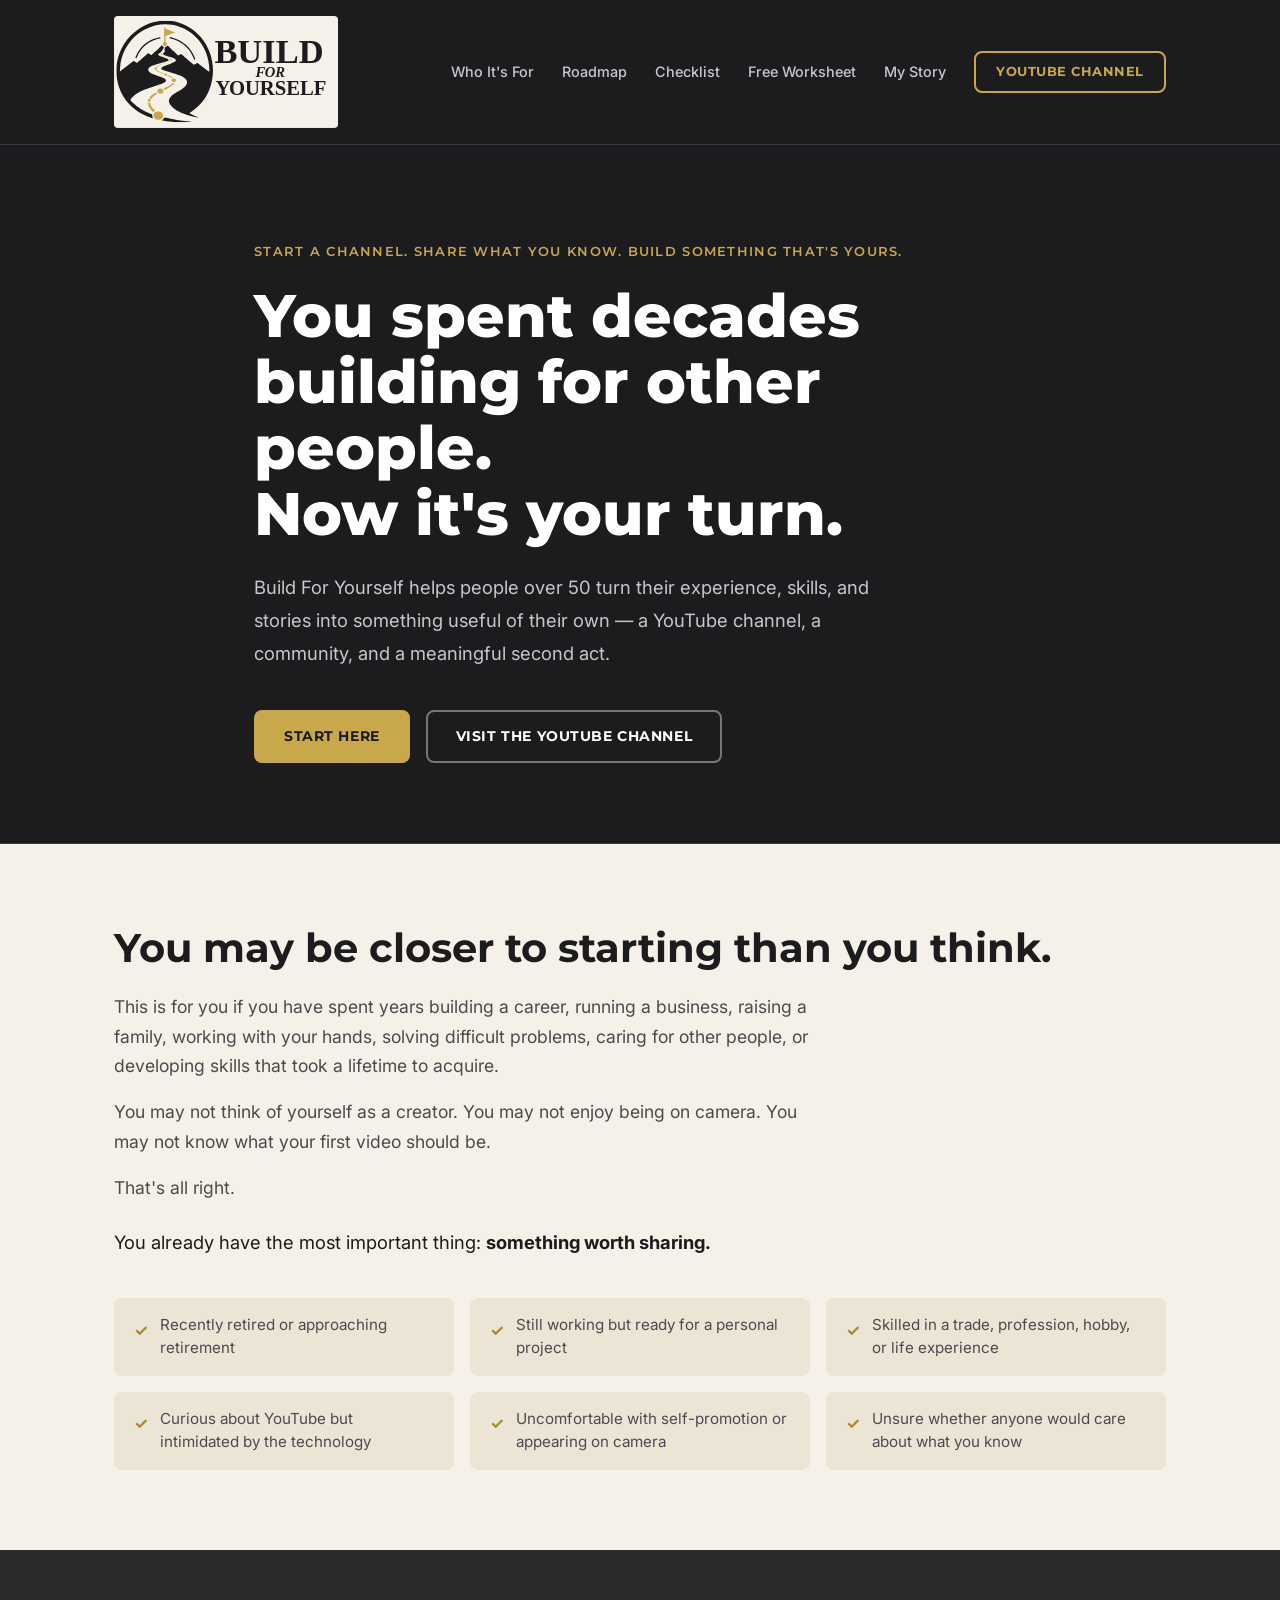
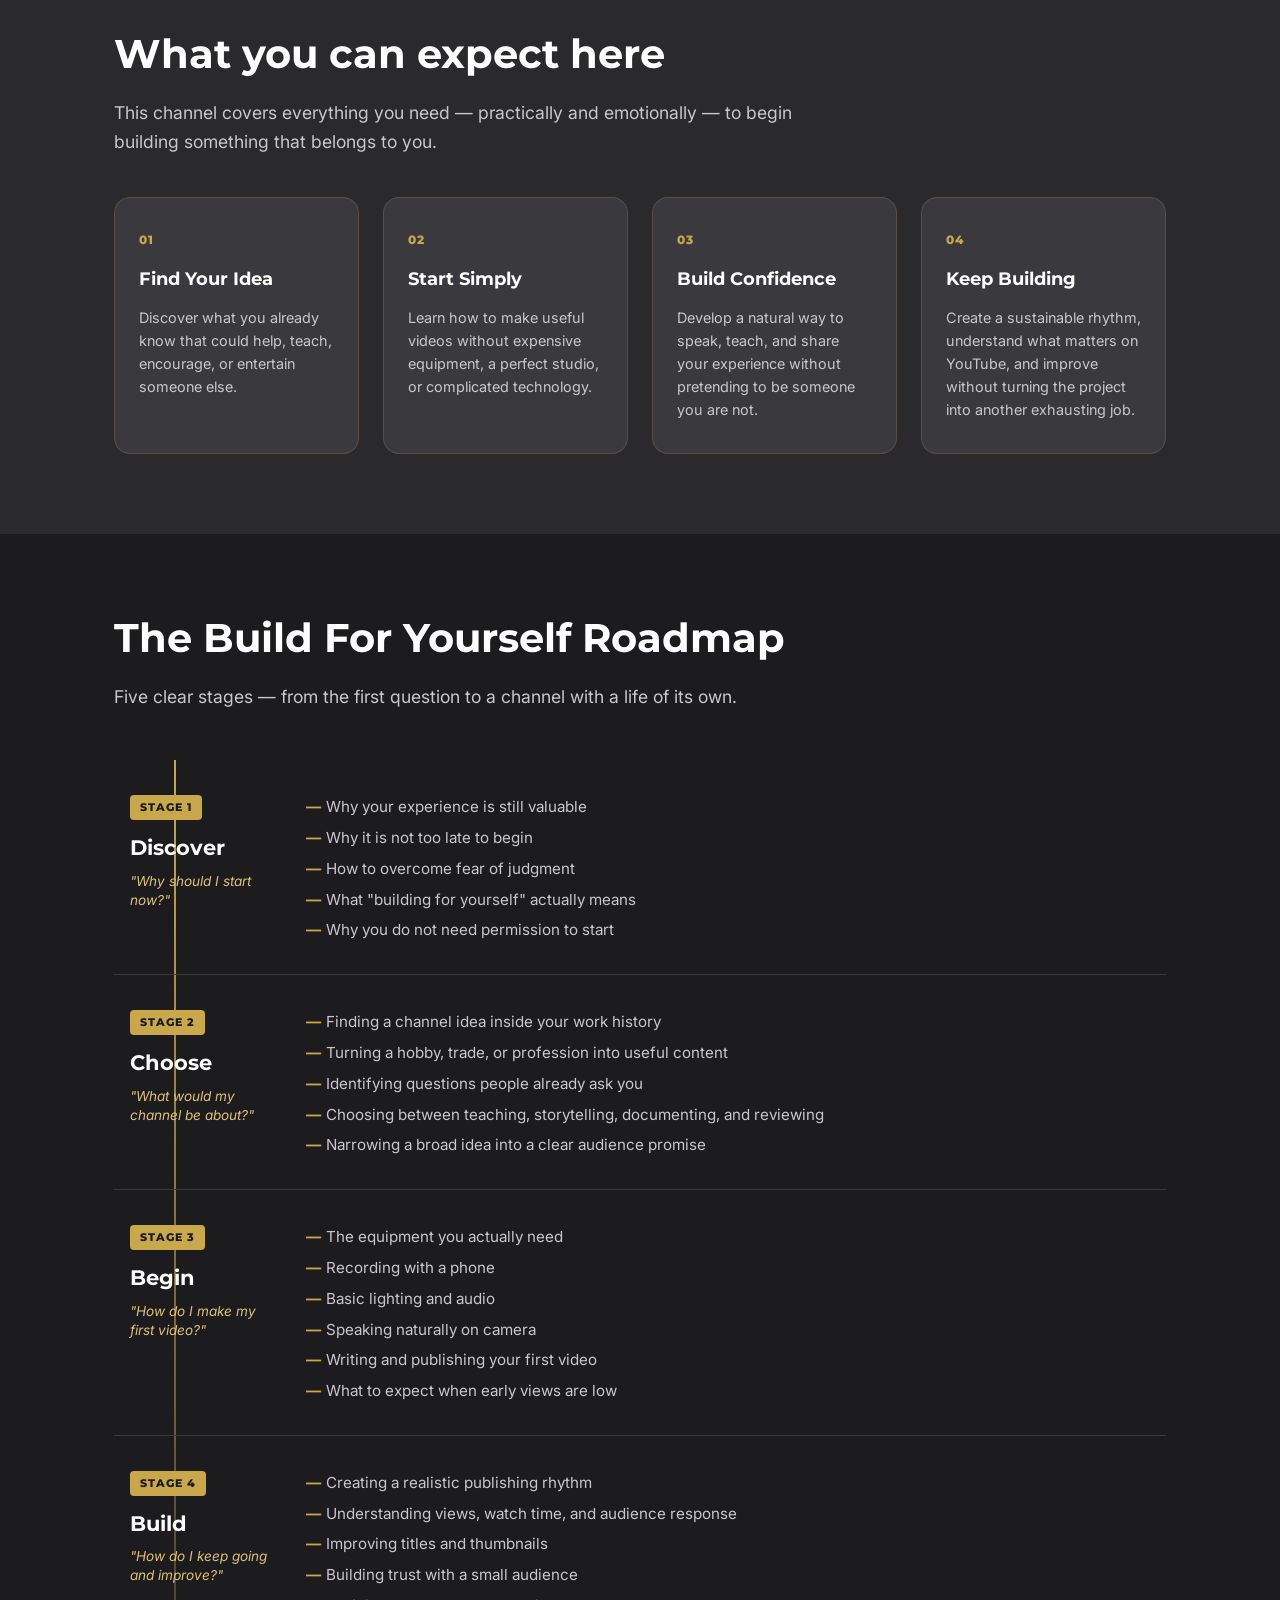
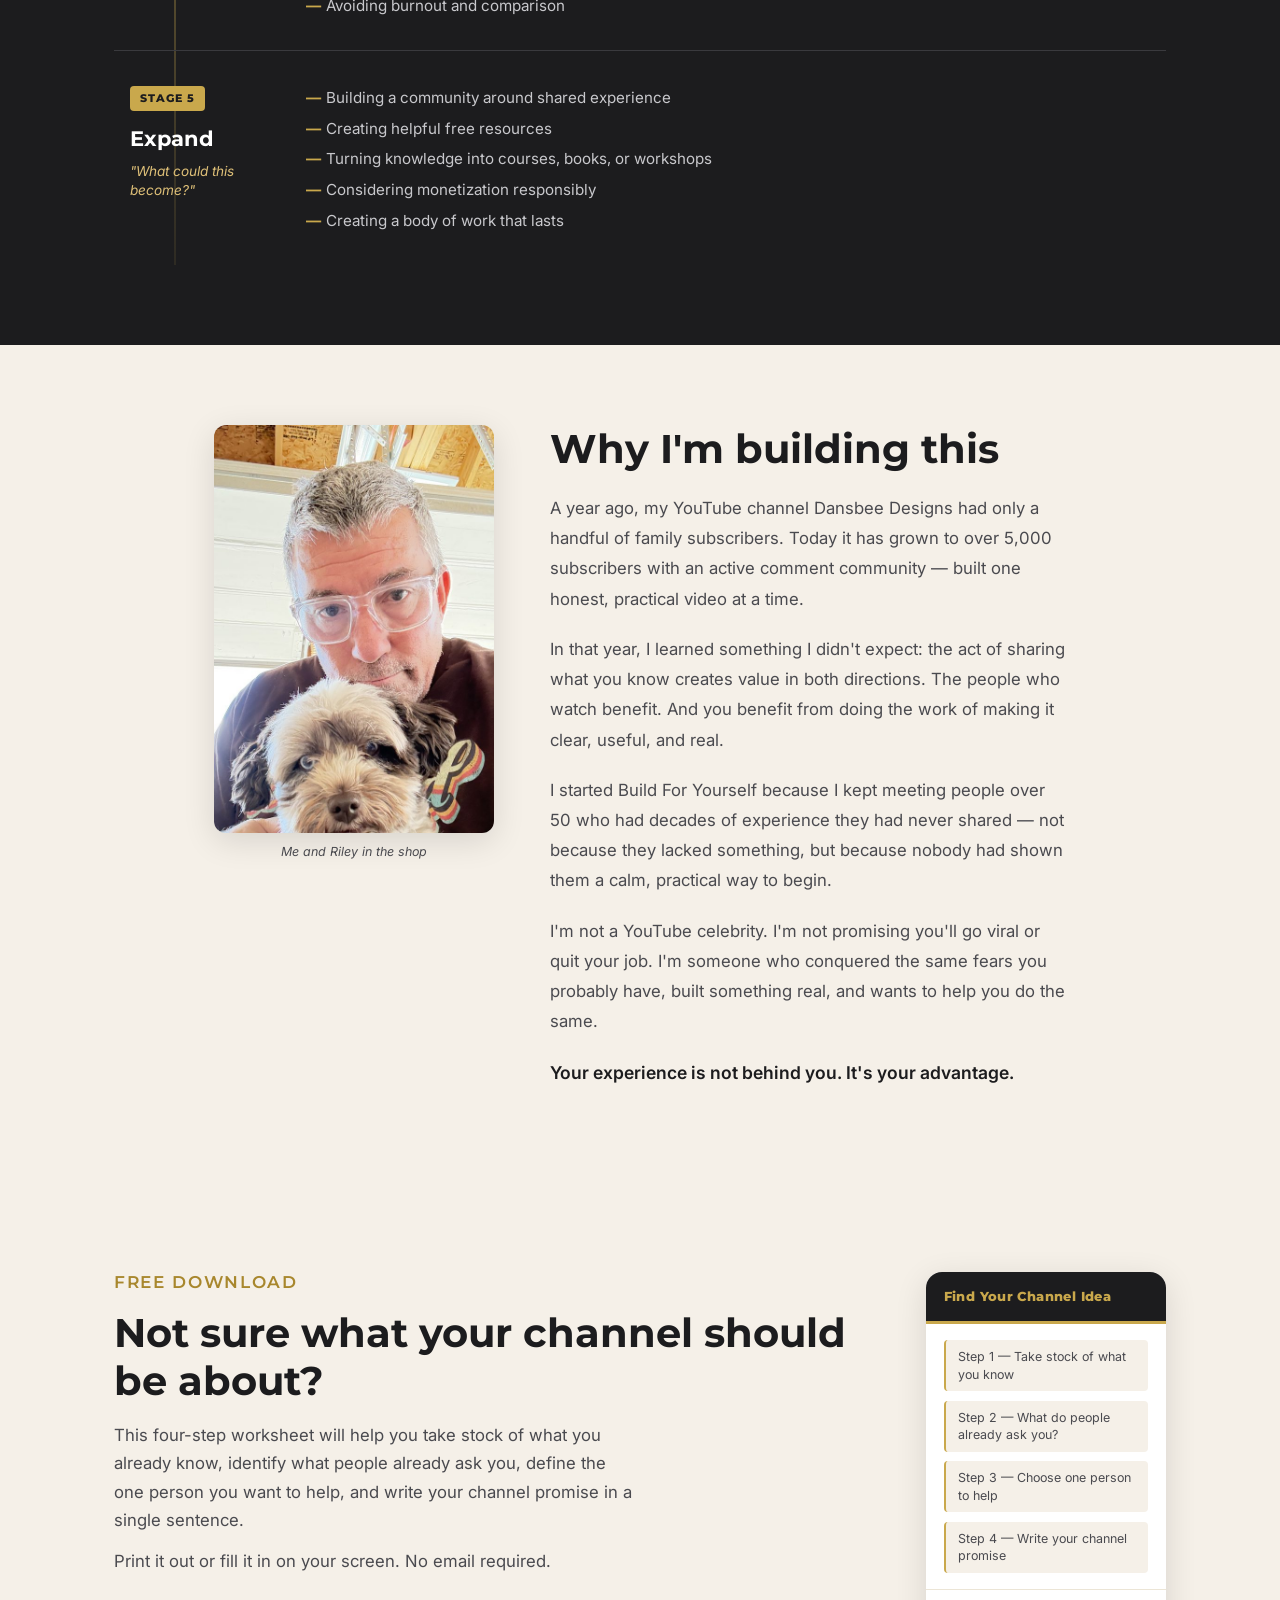
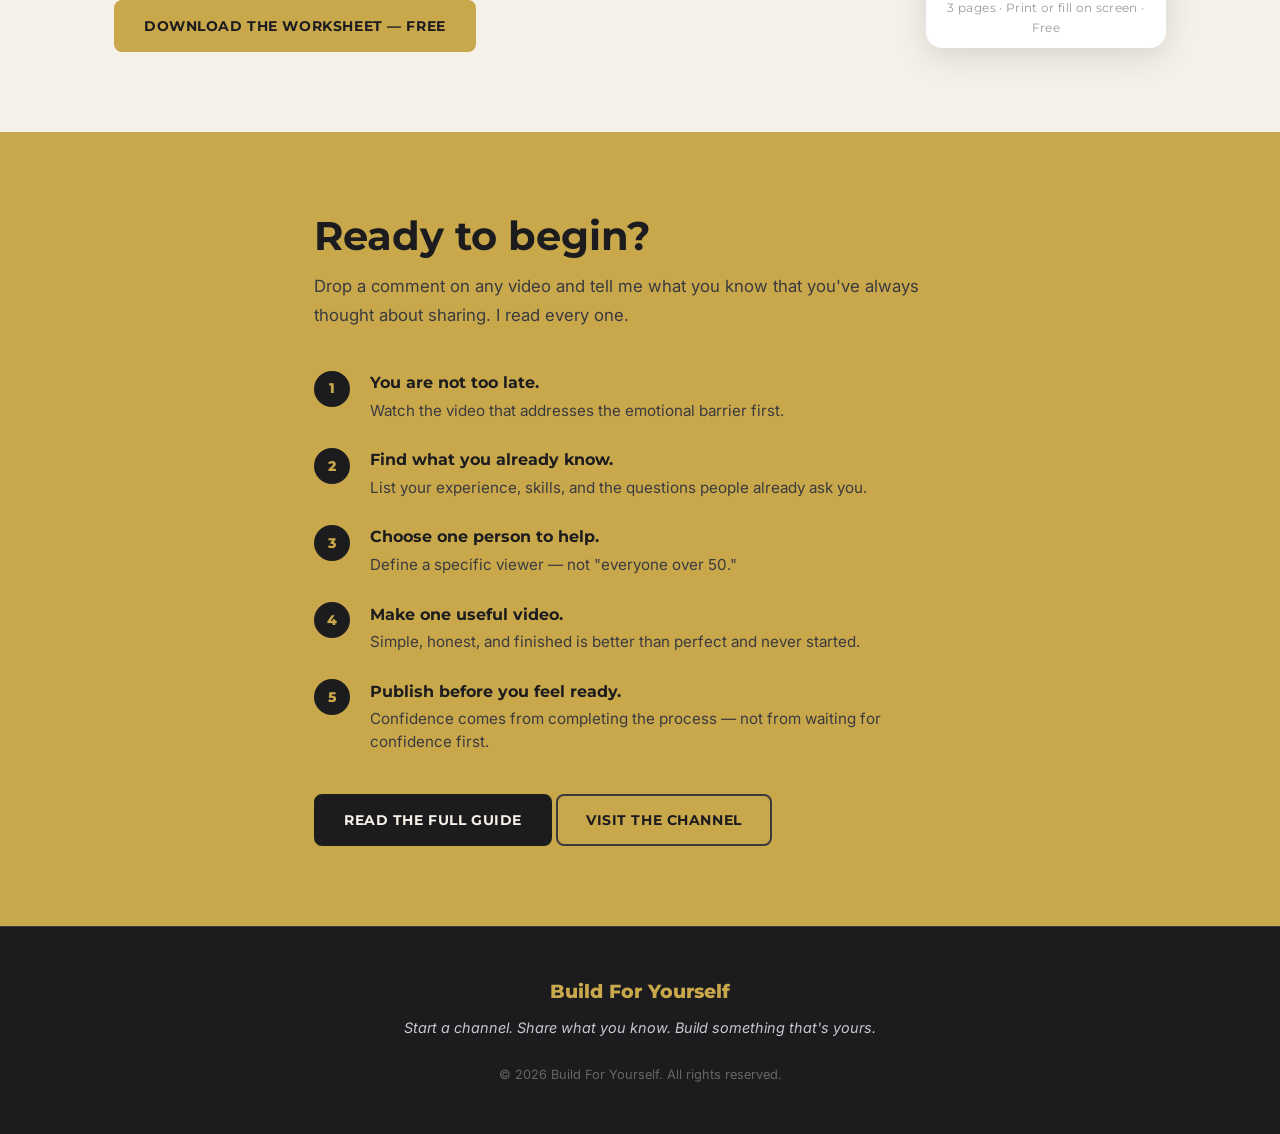
==== commit 26494d9e: "Updated About photo" ====
--- a/index.html
+++ b/index.html
@@ -25,7 +25,7 @@
         <li><a href="/channel-checklist.html">Checklist</a></li>
         <li><a href="#worksheet">Free Worksheet</a></li>
         <li><a href="#about">My Story</a></li>
-        <li><a href="https://youtube.com/@BuildForYourself" target="_blank" rel="noopener" class="btn btn-outline">YouTube Channel</a></li>
+        <li><a href="https://www.youtube.com/@BuildForYourself" target="_blank" rel="noopener" class="btn btn-outline">YouTube Channel</a></li>
       </ul>
       <button class="nav-toggle" aria-label="Toggle navigation" aria-expanded="false">
         <span></span><span></span><span></span>
@@ -41,7 +41,7 @@
       <p class="hero-sub">Build For Yourself helps people over 50 turn their experience, skills, and stories into something useful of their own — a YouTube channel, a community, and a meaningful second act.</p>
       <div class="hero-ctas">
         <a href="/start-here.html" class="btn btn-primary">Start Here</a>
-        <a href="https://youtube.com/@BuildForYourself" target="_blank" rel="noopener" class="btn btn-ghost">Visit the YouTube Channel</a>
+        <a href="https://www.youtube.com/@BuildForYourself" target="_blank" rel="noopener" class="btn btn-ghost">Visit the YouTube Channel</a>
       </div>
     </div>
   </section>
@@ -301,7 +301,7 @@
       </div>
       <div class="start-ctas">
         <a href="/start-here.html" class="btn btn-dark">Read the Full Guide</a>
-        <a href="https://youtube.com/@BuildForYourself" target="_blank" rel="noopener" class="btn btn-ghost" style="border-color: var(--charcoal-80); color: var(--charcoal);">Visit the Channel</a>
+        <a href="https://www.youtube.com/@BuildForYourself" target="_blank" rel="noopener" class="btn btn-ghost" style="border-color: var(--charcoal-80); color: var(--charcoal);">Visit the Channel</a>
       </div>
     </div>
   </section>
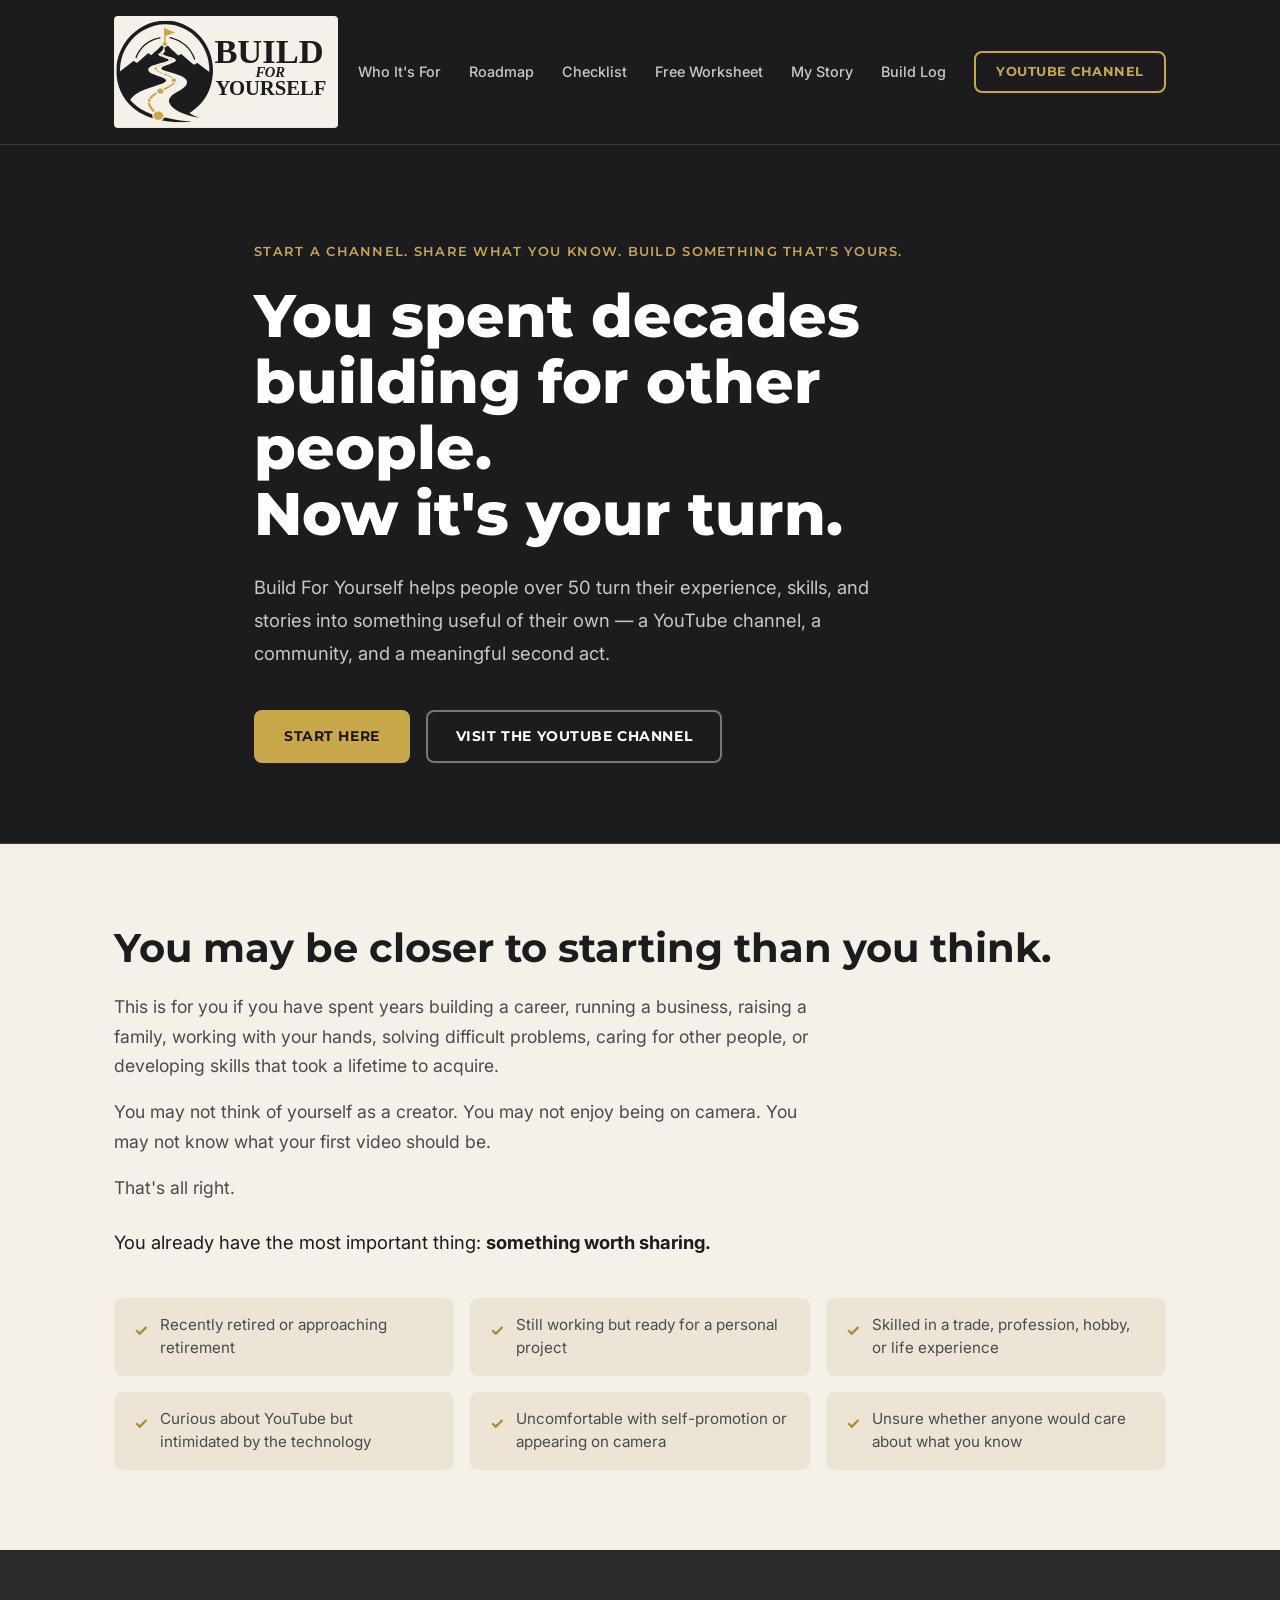
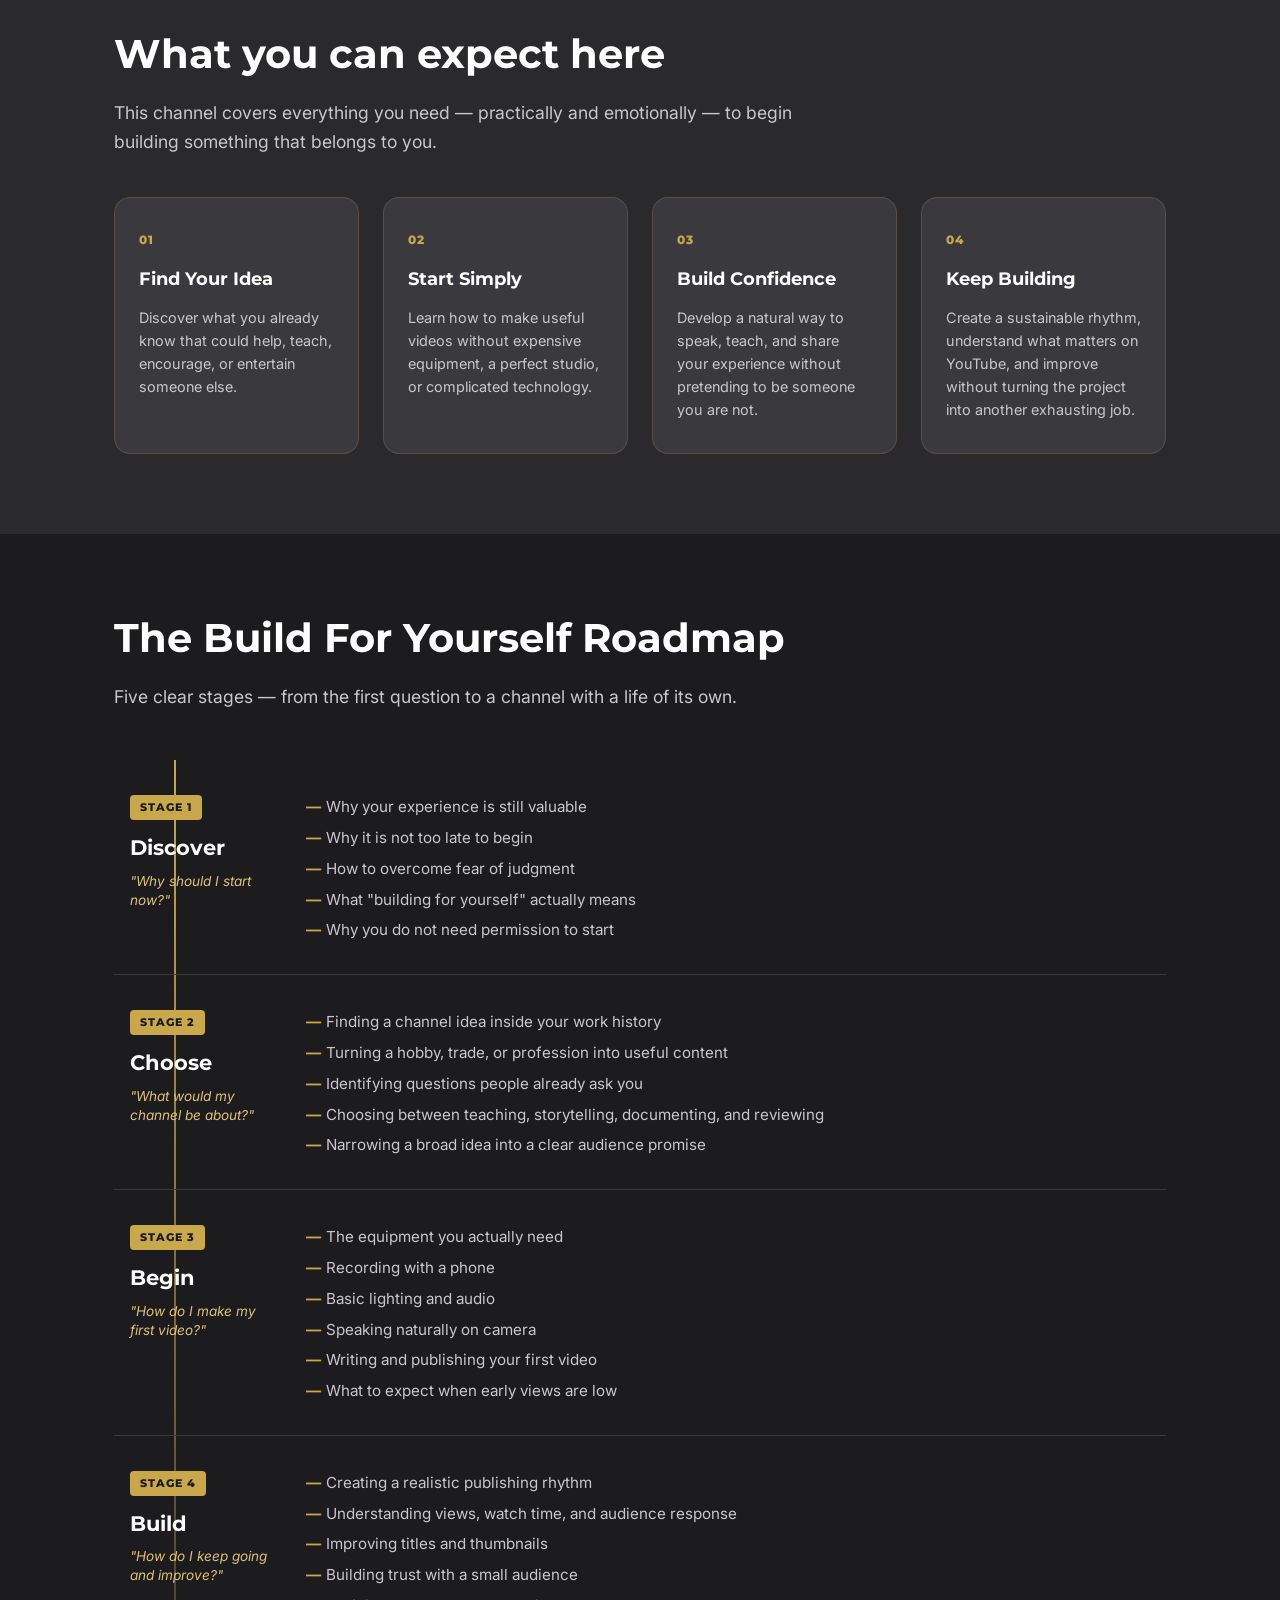
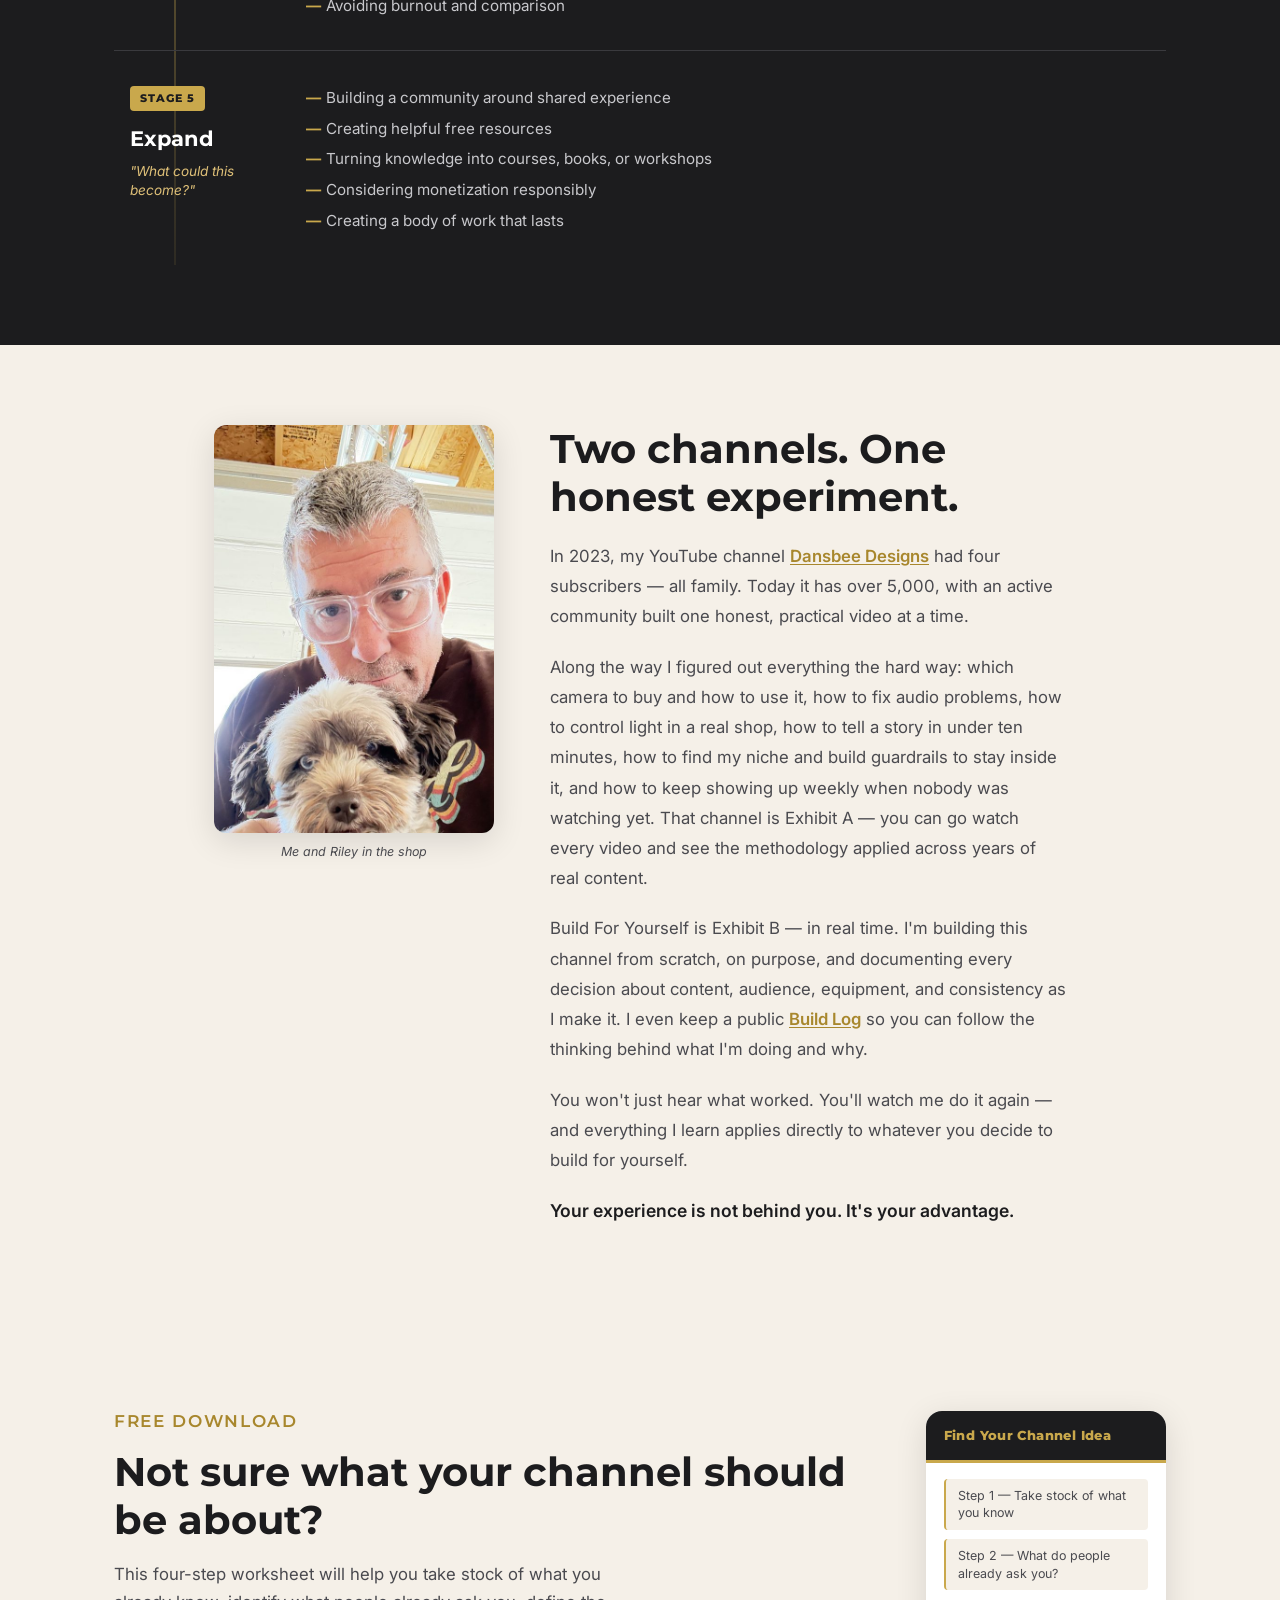
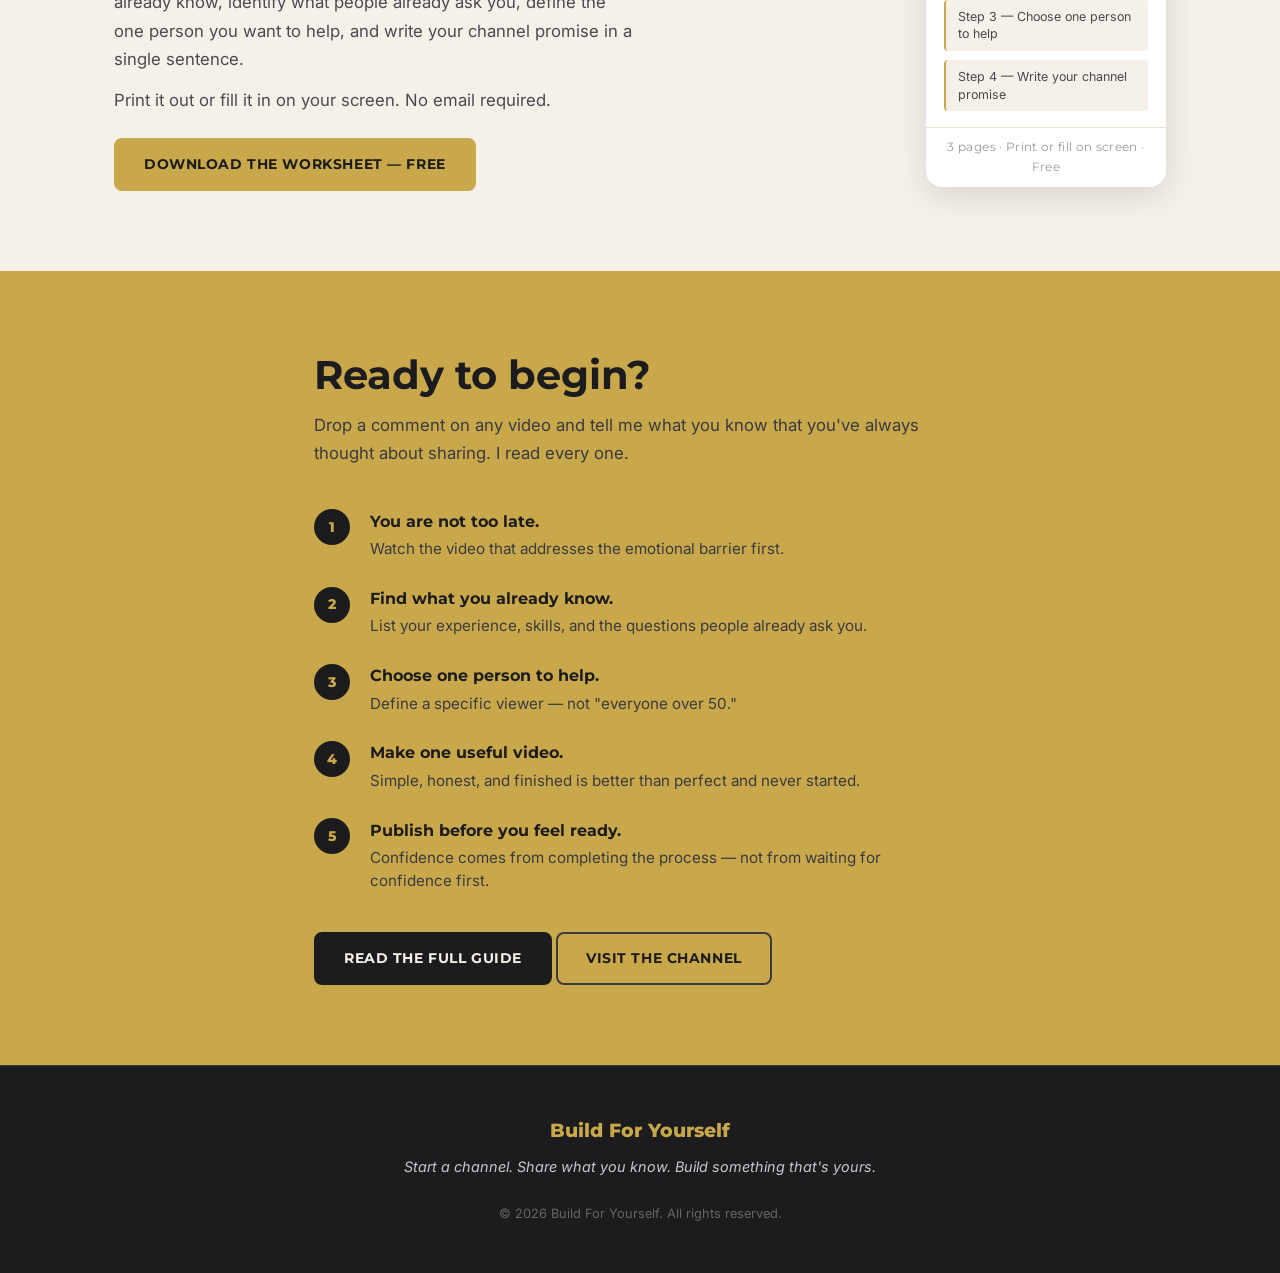
==== commit e1735cf7: "Updated strategy pages" ====
--- a/index.html
+++ b/index.html
@@ -25,6 +25,7 @@
         <li><a href="/channel-checklist.html">Checklist</a></li>
         <li><a href="#worksheet">Free Worksheet</a></li>
         <li><a href="#about">My Story</a></li>
+        <li><a href="/build-log.html">Build Log</a></li>
         <li><a href="https://www.youtube.com/@BuildForYourself" target="_blank" rel="noopener" class="btn btn-outline">YouTube Channel</a></li>
       </ul>
       <button class="nav-toggle" aria-label="Toggle navigation" aria-expanded="false">
@@ -220,11 +221,11 @@
         <p class="about-img-caption">Me and Riley in the shop</p>
       </div>
       <div class="about-text">
-        <h2>Why I'm building this</h2>
-        <p>A year ago, my YouTube channel Dansbee Designs had only a handful of family subscribers. Today it has grown to over 5,000 subscribers with an active comment community — built one honest, practical video at a time.</p>
-        <p>In that year, I learned something I didn't expect: the act of sharing what you know creates value in both directions. The people who watch benefit. And you benefit from doing the work of making it clear, useful, and real.</p>
-        <p>I started Build For Yourself because I kept meeting people over 50 who had decades of experience they had never shared — not because they lacked something, but because nobody had shown them a calm, practical way to begin.</p>
-        <p>I'm not a YouTube celebrity. I'm not promising you'll go viral or quit your job. I'm someone who conquered the same fears you probably have, built something real, and wants to help you do the same.</p>
+        <h2>Two channels. One honest experiment.</h2>
+        <p>In 2023, my YouTube channel <a href="https://www.youtube.com/@dansbeedesigns" target="_blank" rel="noopener" class="about-link">Dansbee Designs</a> had four subscribers — all family. Today it has over 5,000, with an active community built one honest, practical video at a time.</p>
+        <p>Along the way I figured out everything the hard way: which camera to buy and how to use it, how to fix audio problems, how to control light in a real shop, how to tell a story in under ten minutes, how to find my niche and build guardrails to stay inside it, and how to keep showing up weekly when nobody was watching yet. That channel is Exhibit A — you can go watch every video and see the methodology applied across years of real content.</p>
+        <p>Build For Yourself is Exhibit B — in real time. I'm building this channel from scratch, on purpose, and documenting every decision about content, audience, equipment, and consistency as I make it. I even keep a public <a href="/build-log.html" class="about-link">Build Log</a> so you can follow the thinking behind what I'm doing and why.</p>
+        <p>You won't just hear what worked. You'll watch me do it again — and everything I learn applies directly to whatever you decide to build for yourself.</p>
         <p>Your experience is not behind you. It's your advantage.</p>
       </div>
     </div>
--- a/style.css
+++ b/style.css
@@ -497,6 +497,17 @@
   font-weight: 600;
   color: var(--text-dark);
   font-size: 1.1rem;
+}
+
+.about-link {
+  color: var(--gold-dark);
+  font-weight: 600;
+  text-decoration: underline;
+  text-underline-offset: 2px;
+}
+
+.about-link:hover {
+  color: var(--charcoal);
 }
 
 /* ---------- START HERE ---------- */
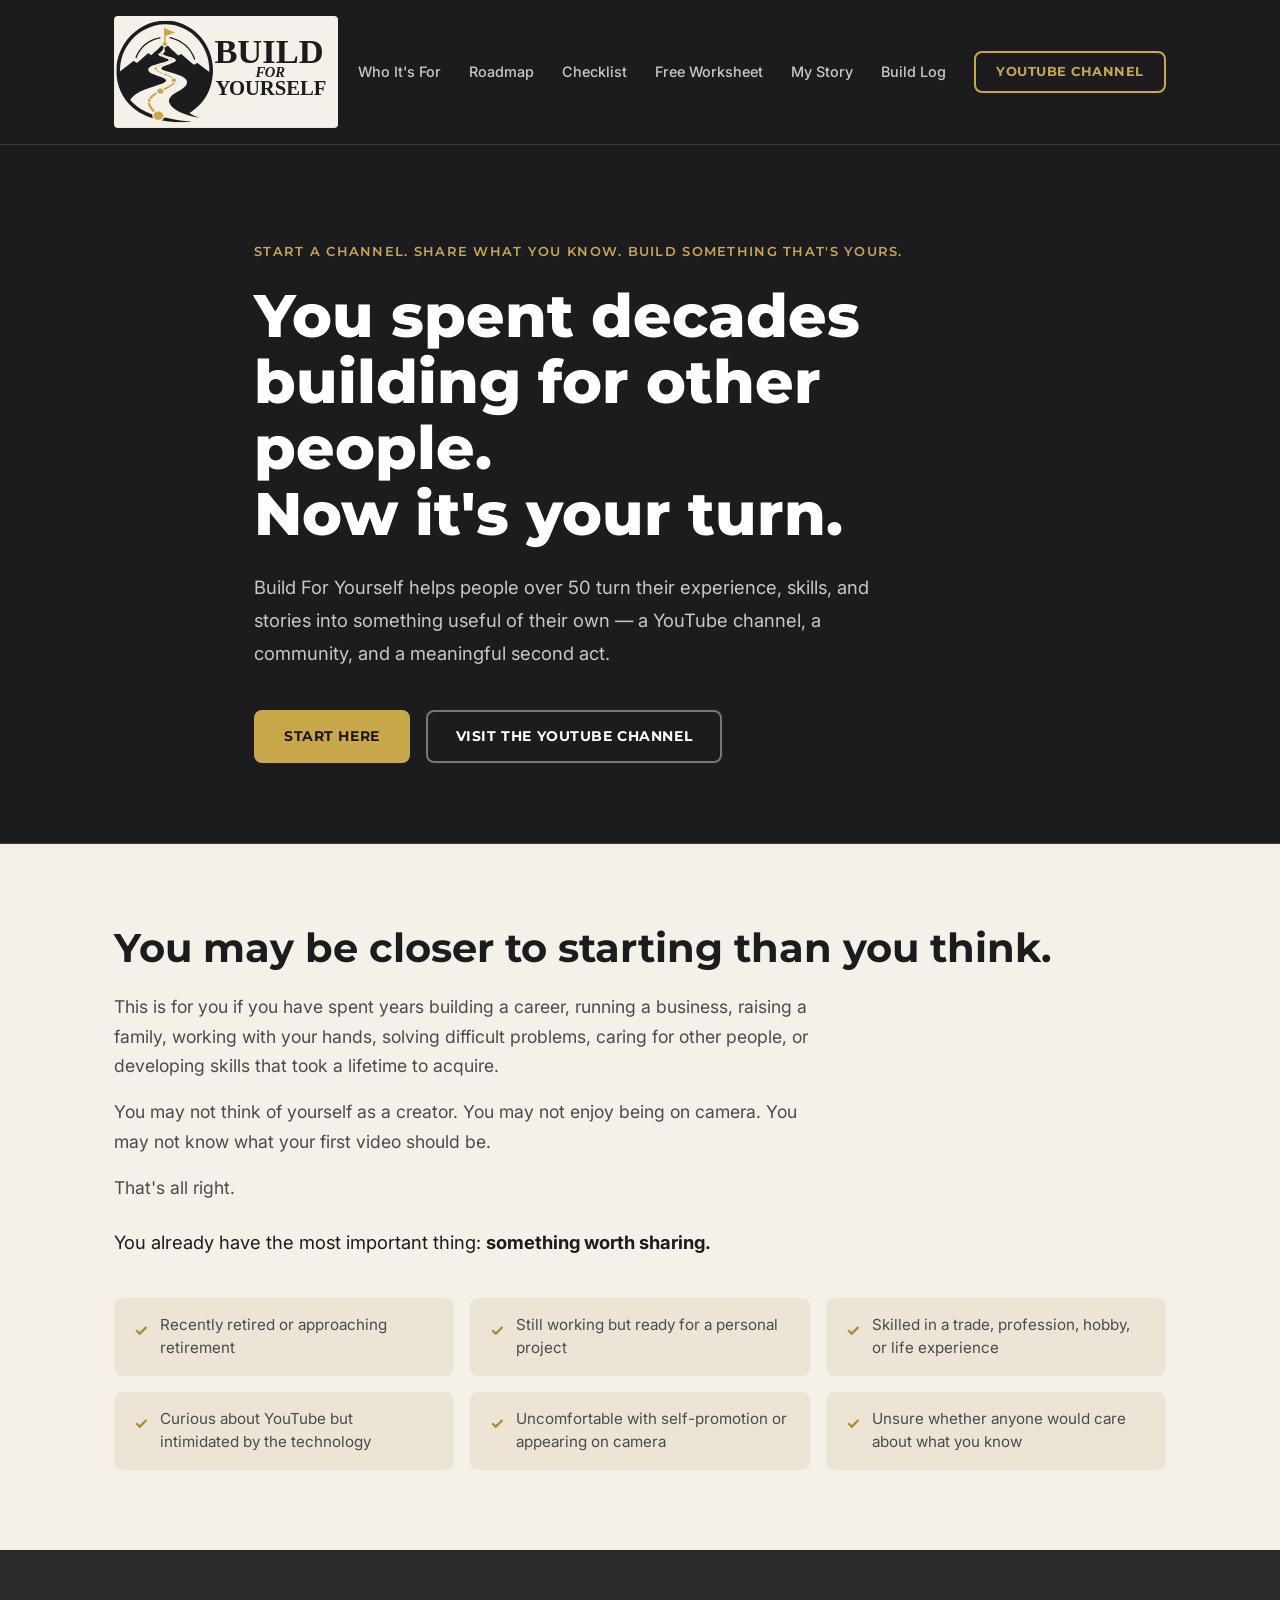
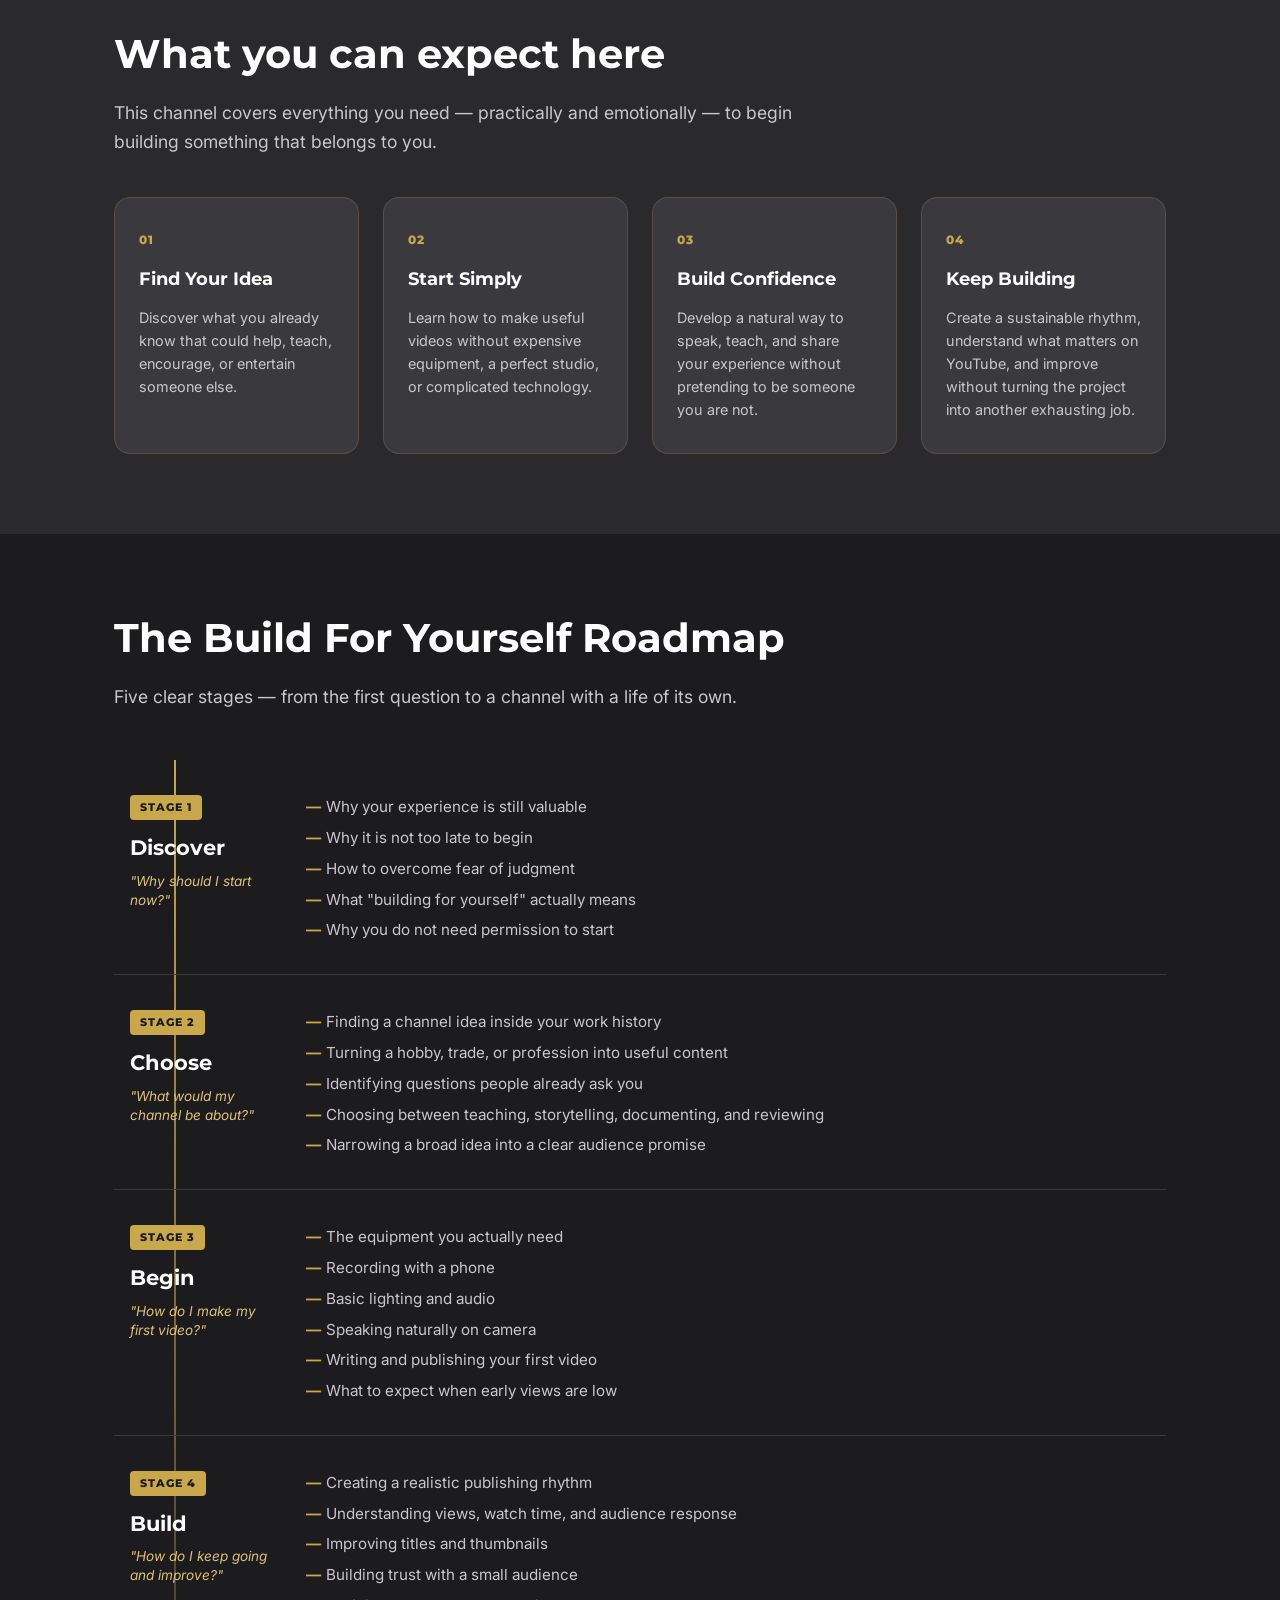
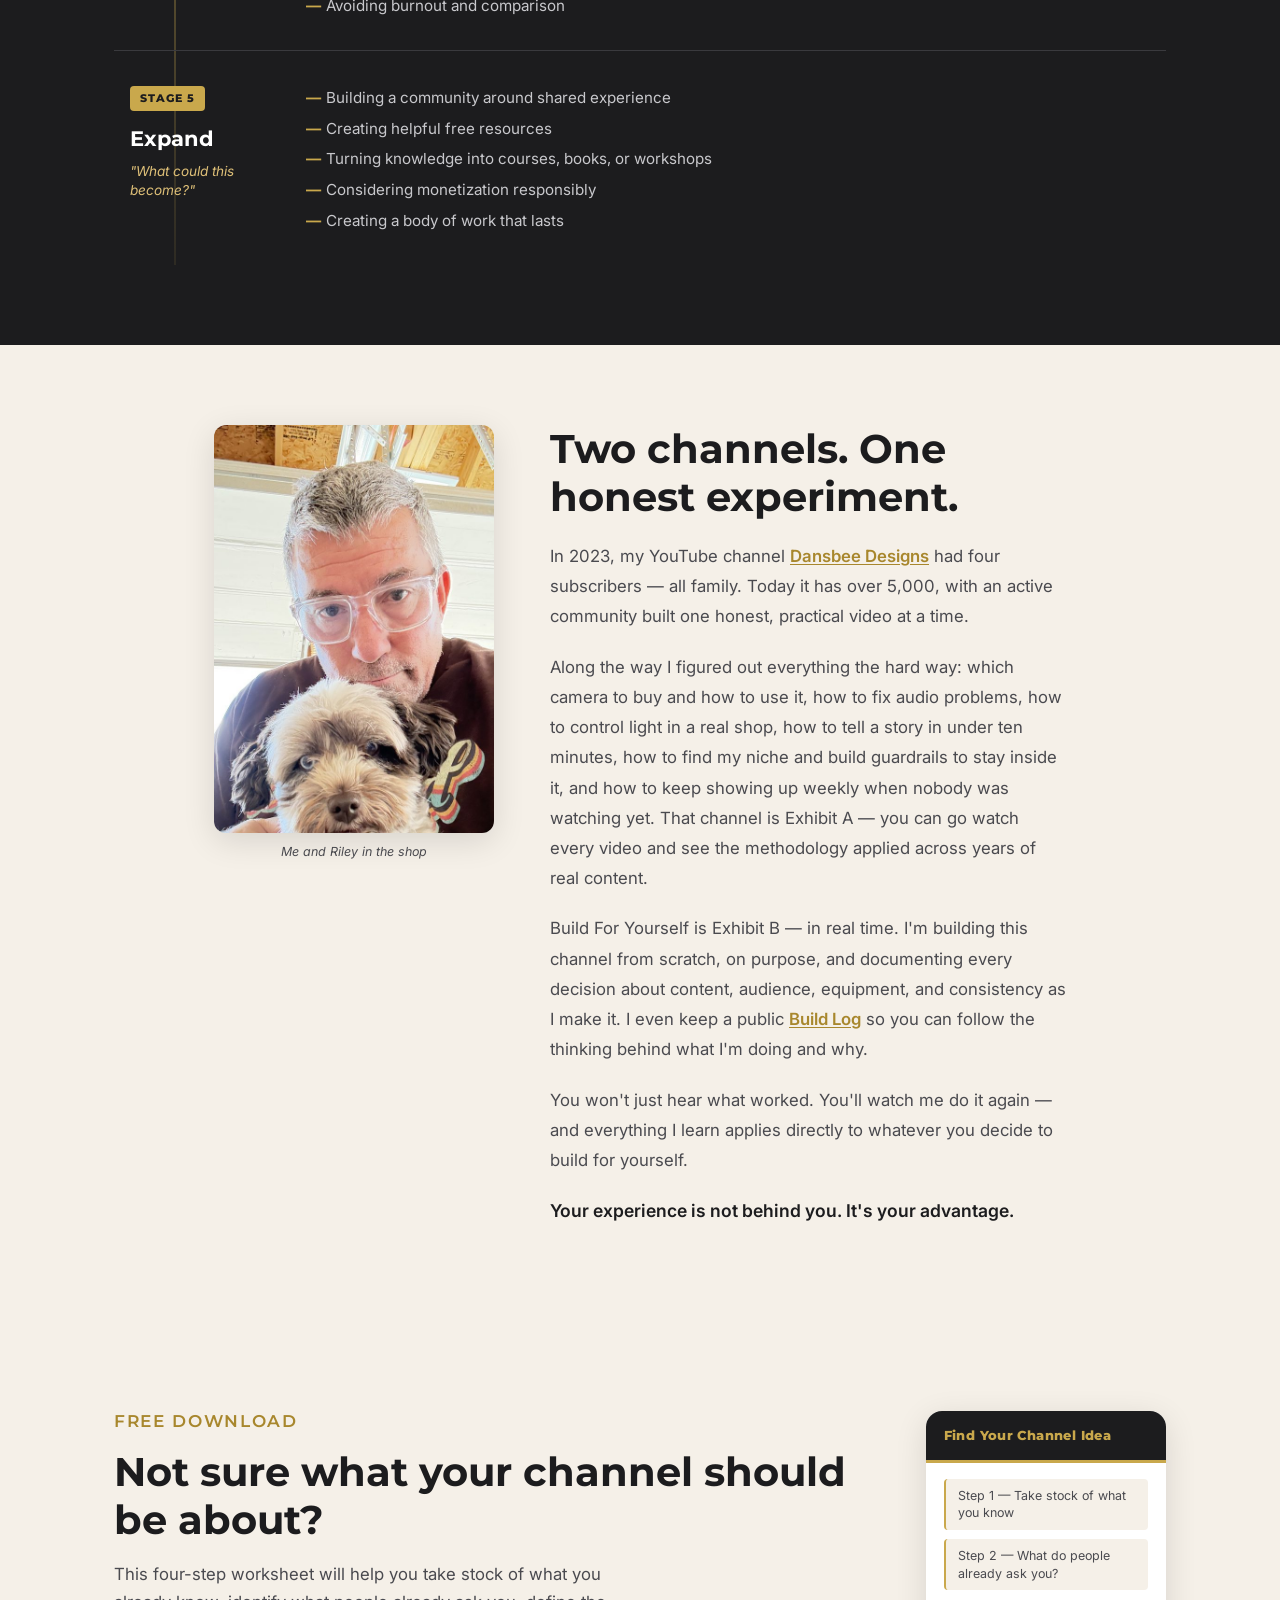
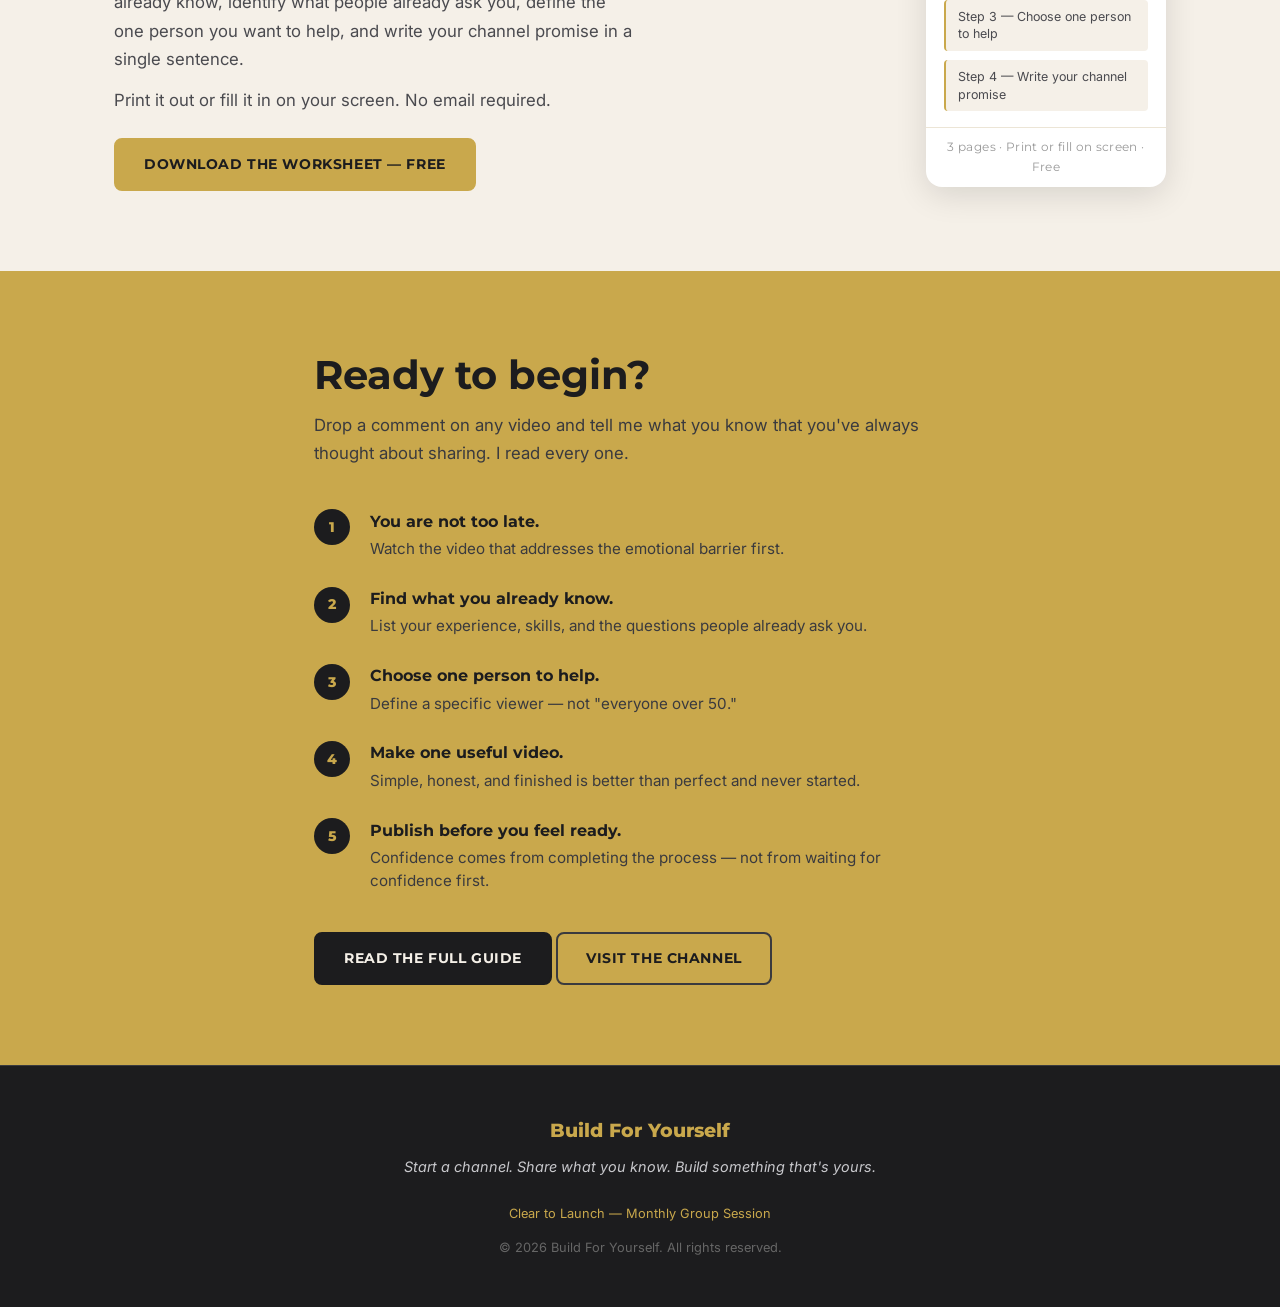
==== commit 89cbf256: "Add Clear to Launch page, footer links across site" ====
--- a/index.html
+++ b/index.html
@@ -312,6 +312,7 @@
     <div class="container footer-inner">
       <p class="footer-logo">Build For Yourself</p>
       <p class="footer-tagline">Start a channel. Share what you know. Build something that's yours.</p>
+      <p class="footer-copy" style="margin-bottom: 0.75rem;"><a href="/clear-to-launch.html" style="color: var(--gold); text-decoration: none;">Clear to Launch — Monthly Group Session</a></p>
       <p class="footer-copy">&copy; <span id="year"></span> Build For Yourself. All rights reserved.</p>
     </div>
   </footer>
